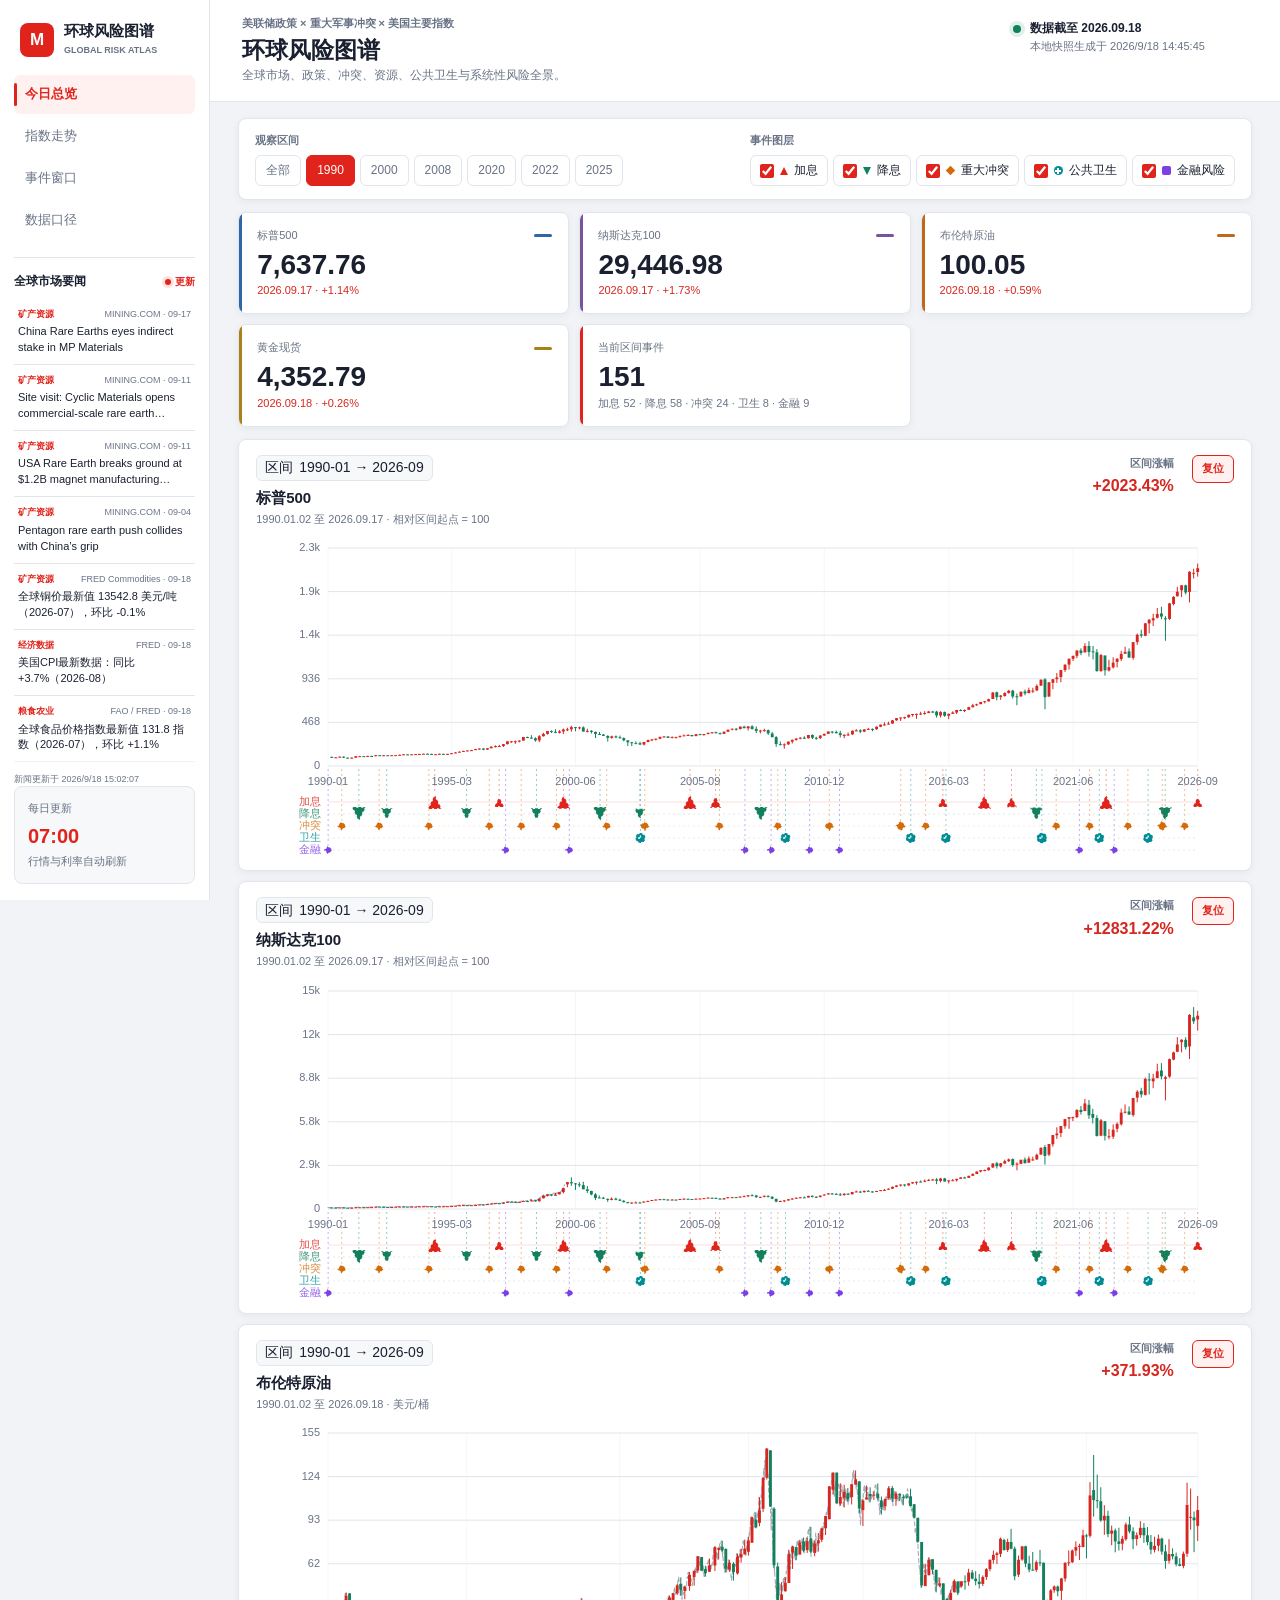
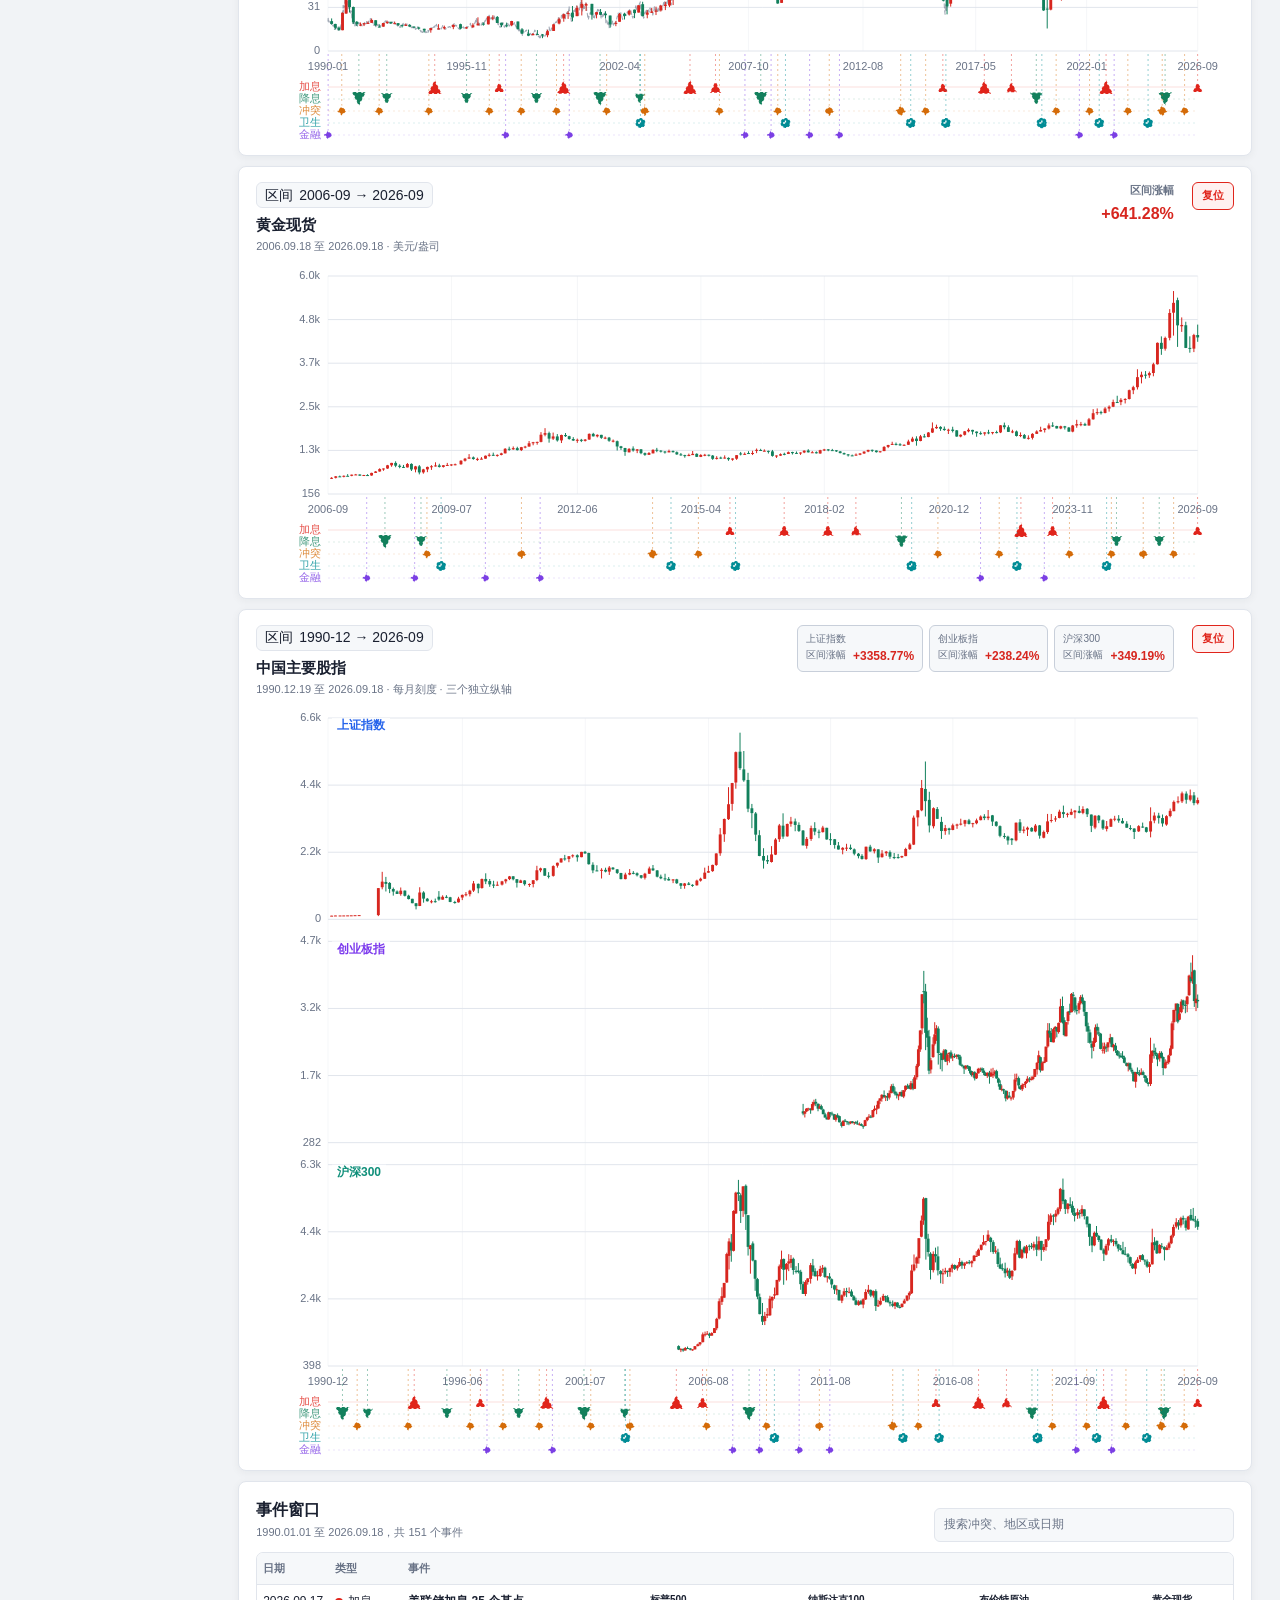
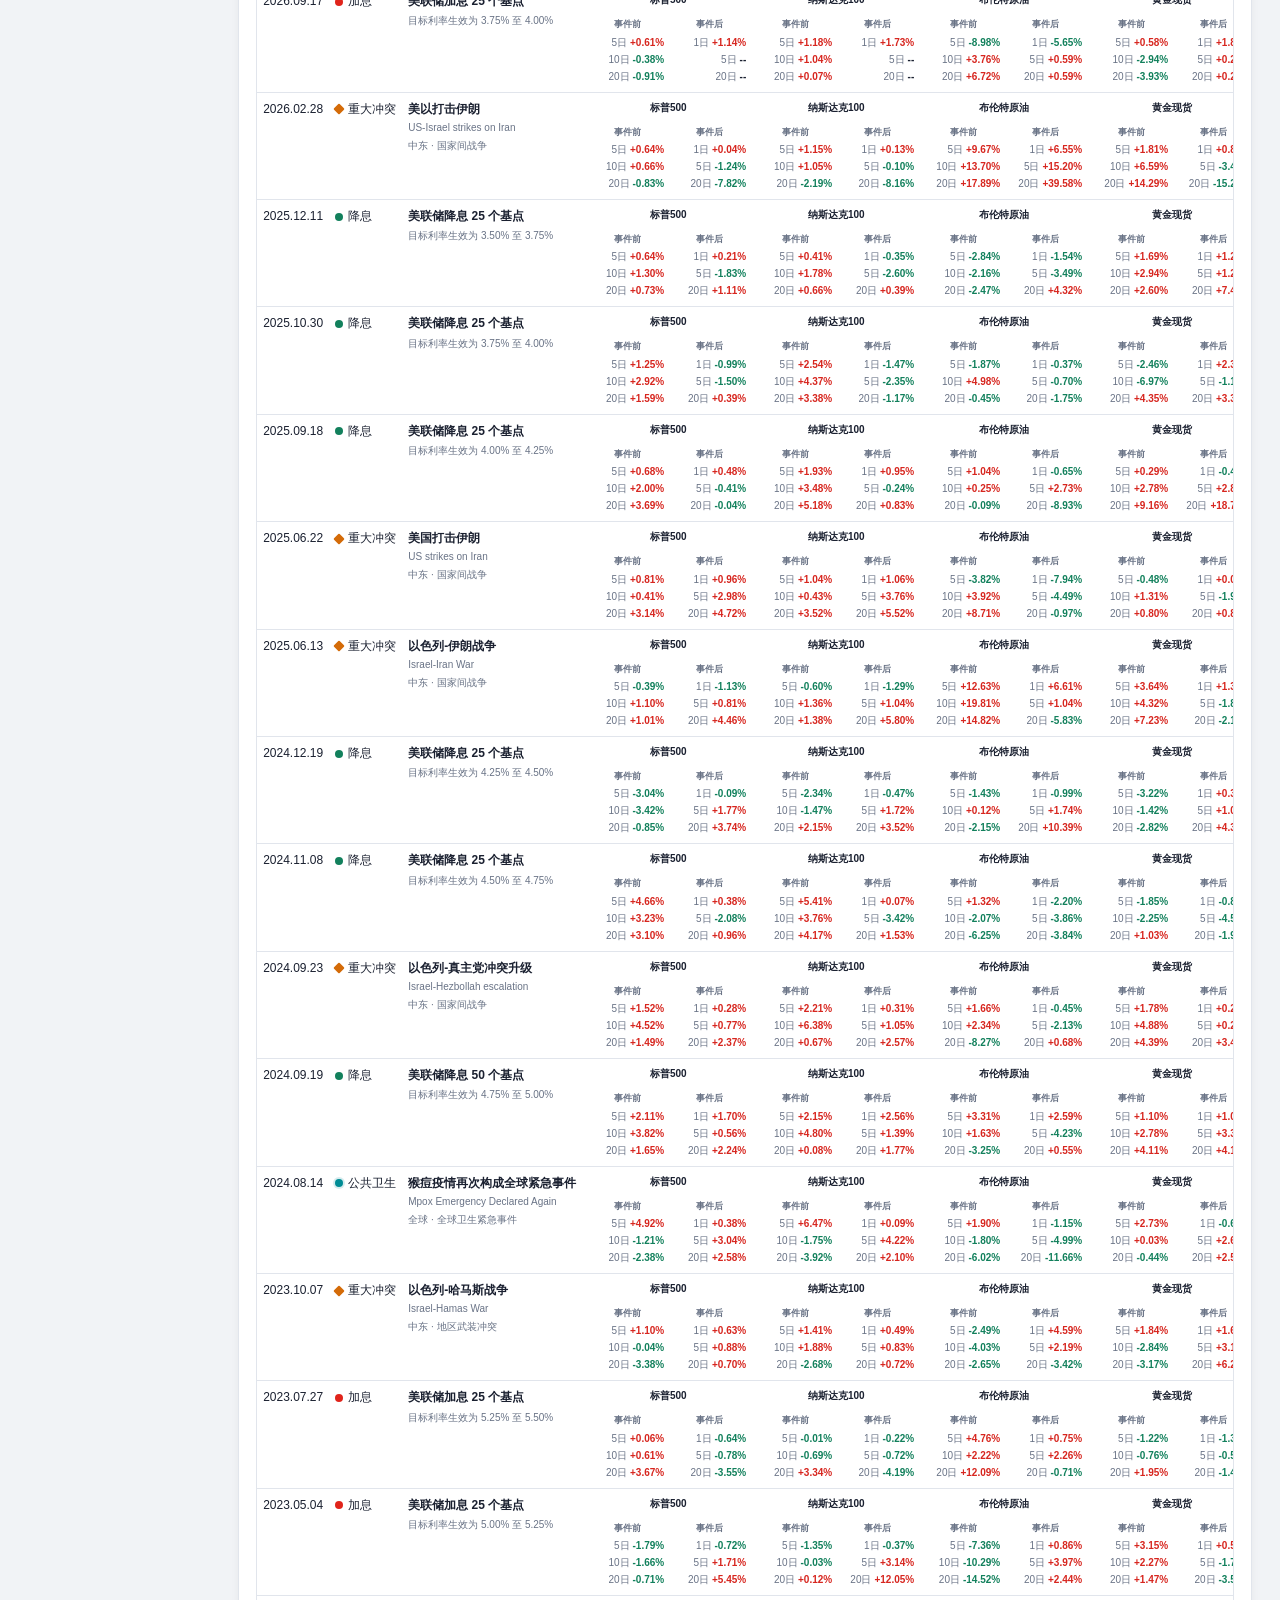
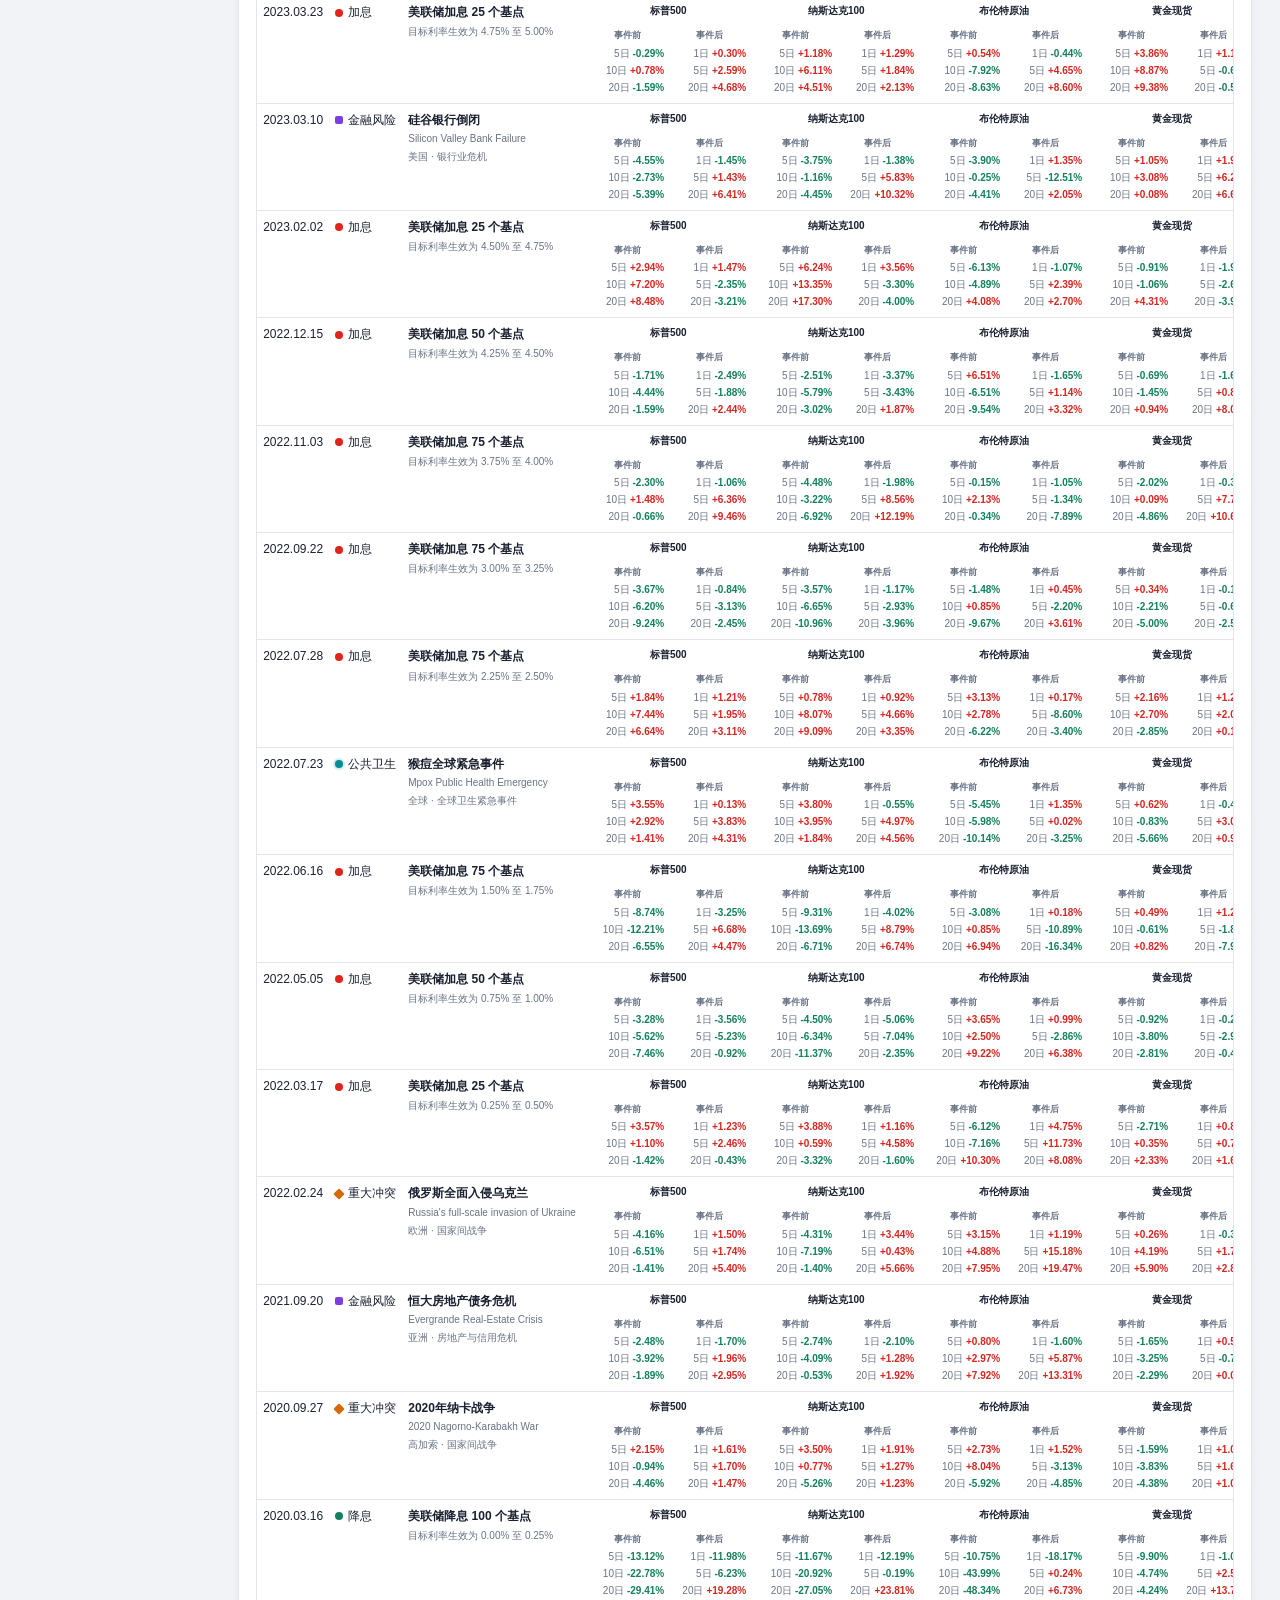
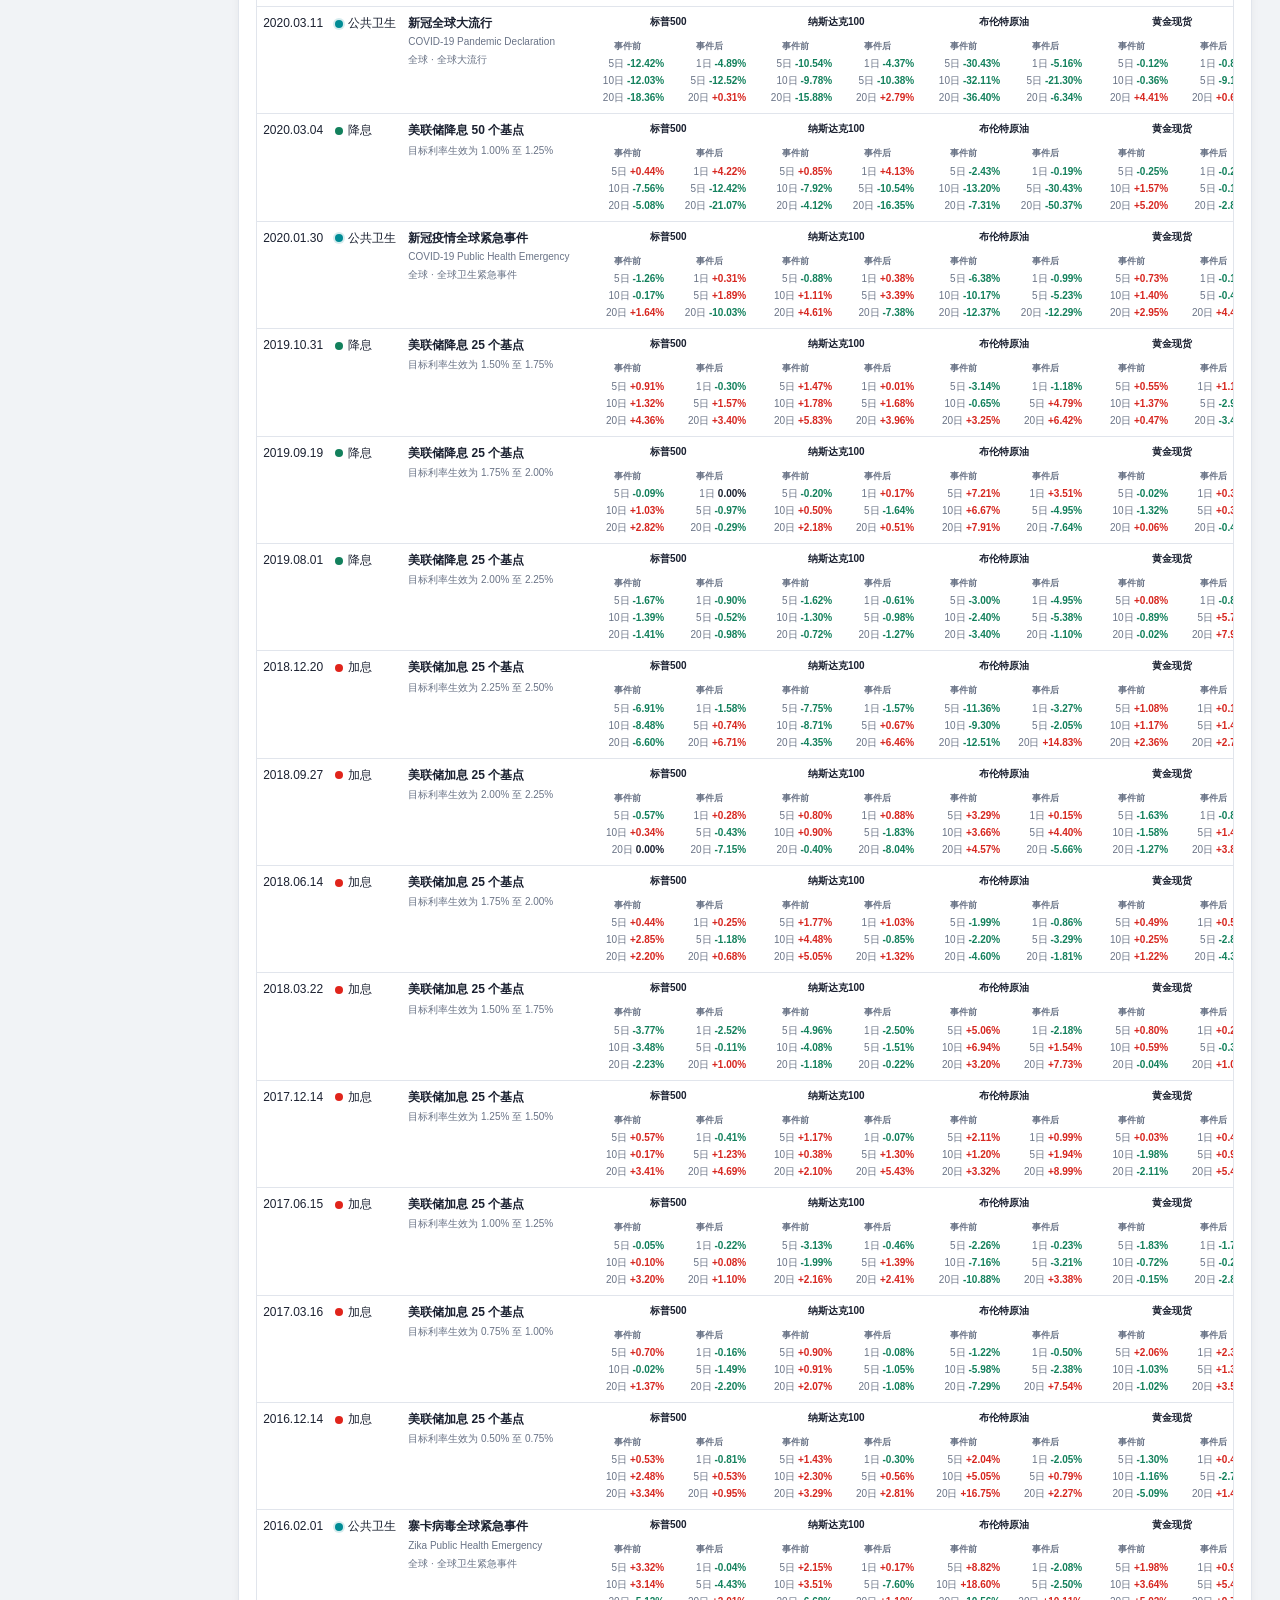
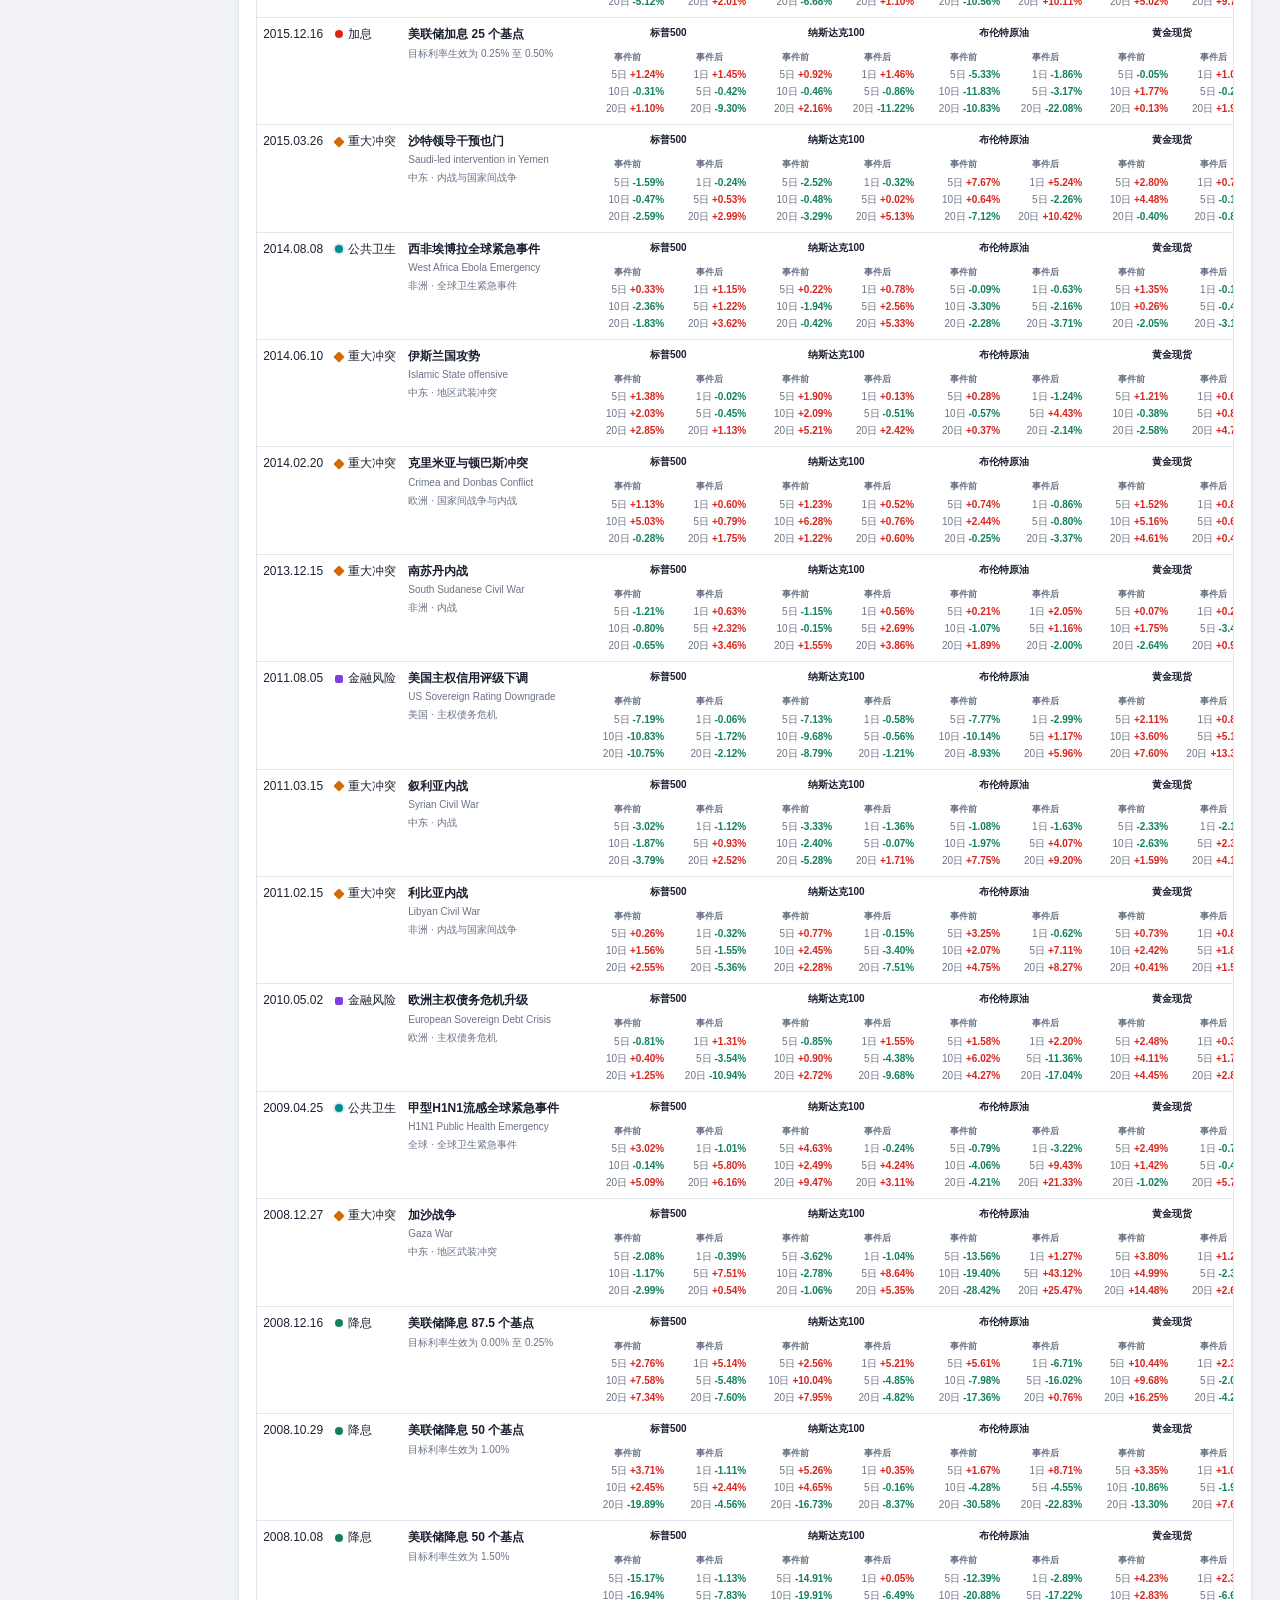
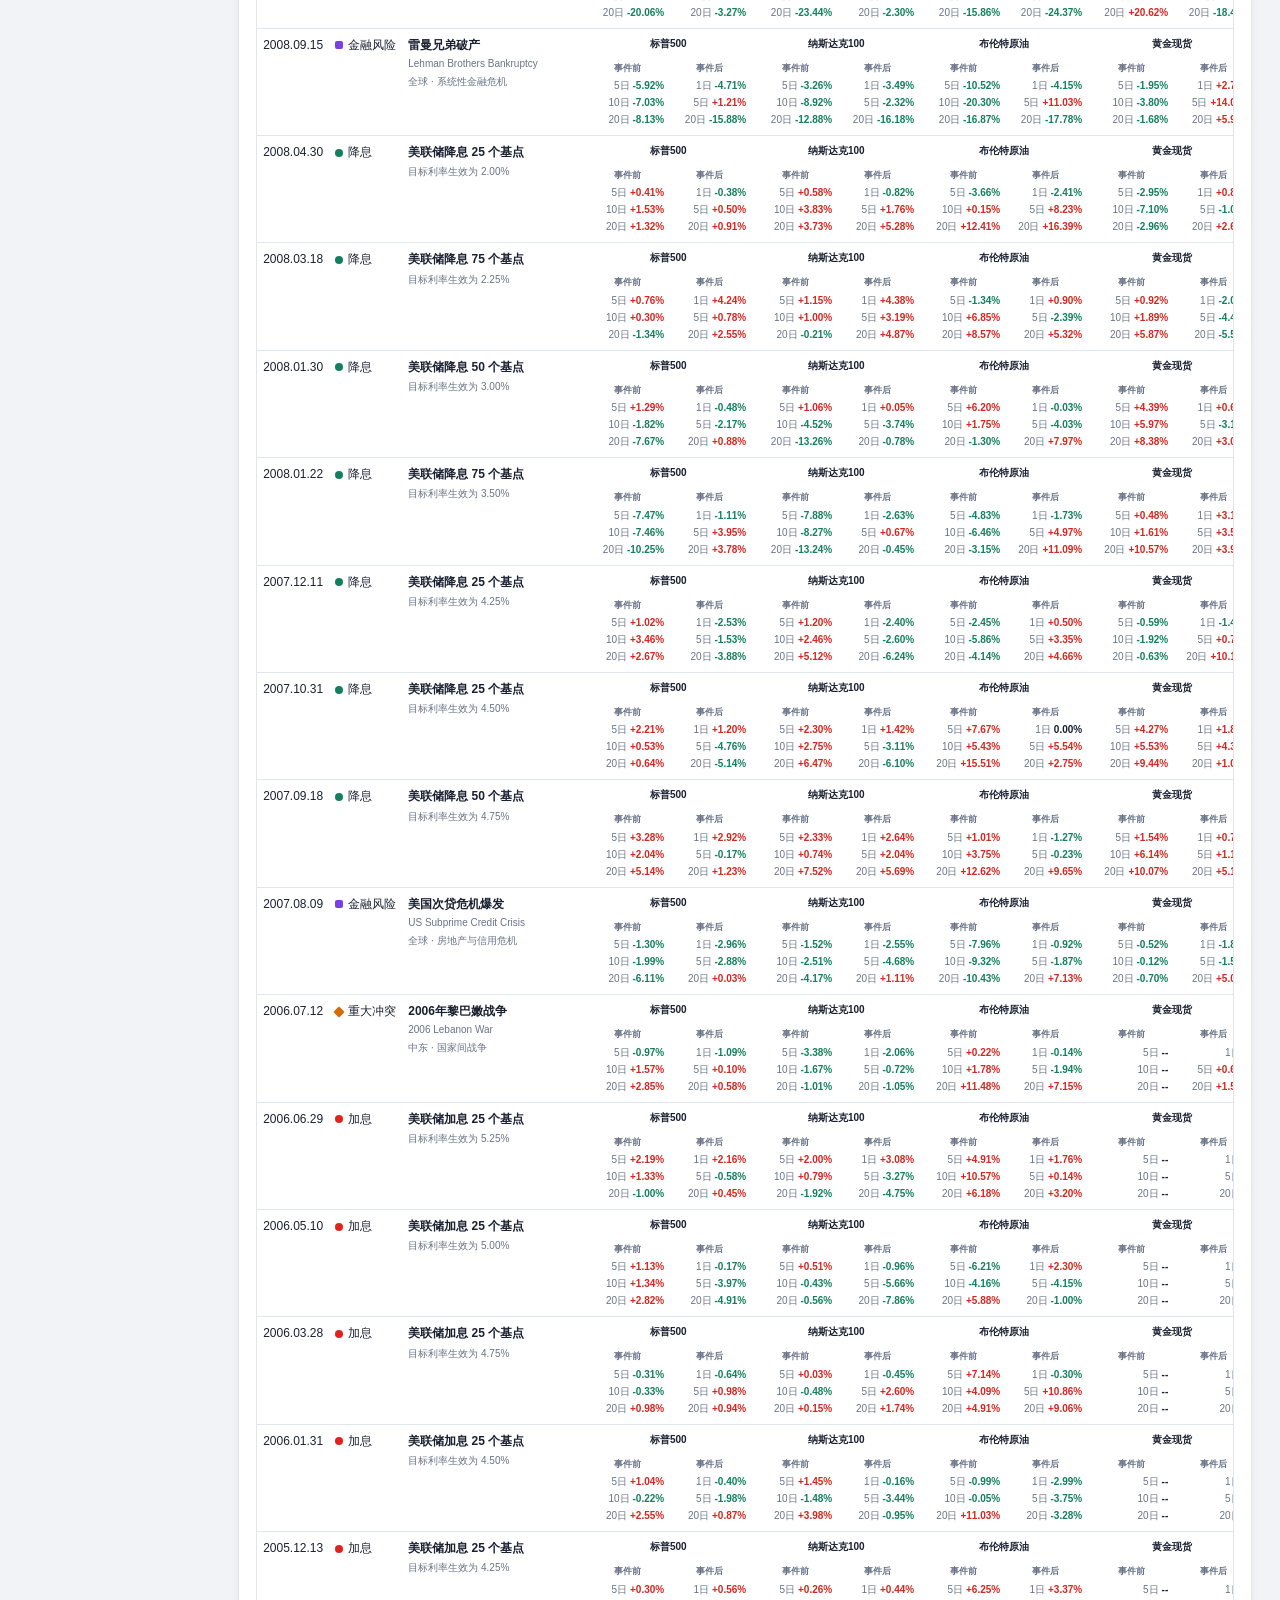
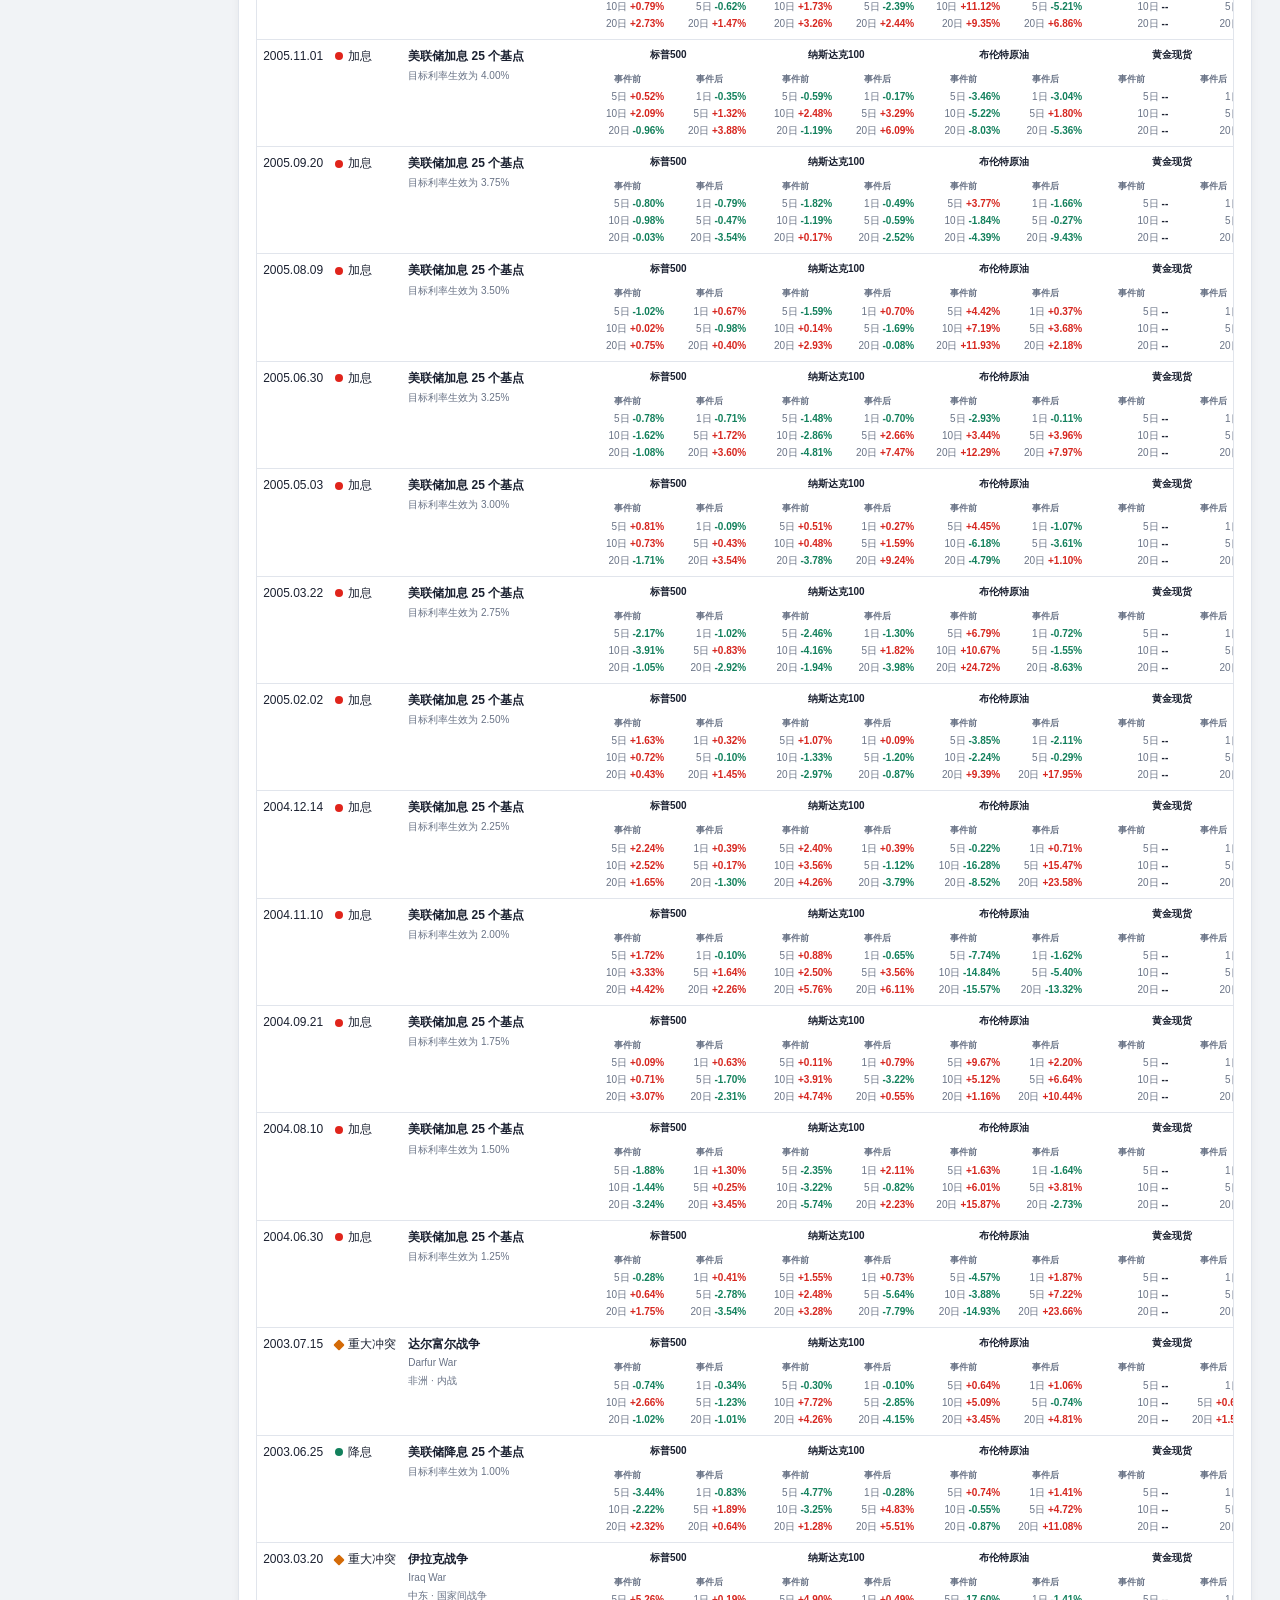
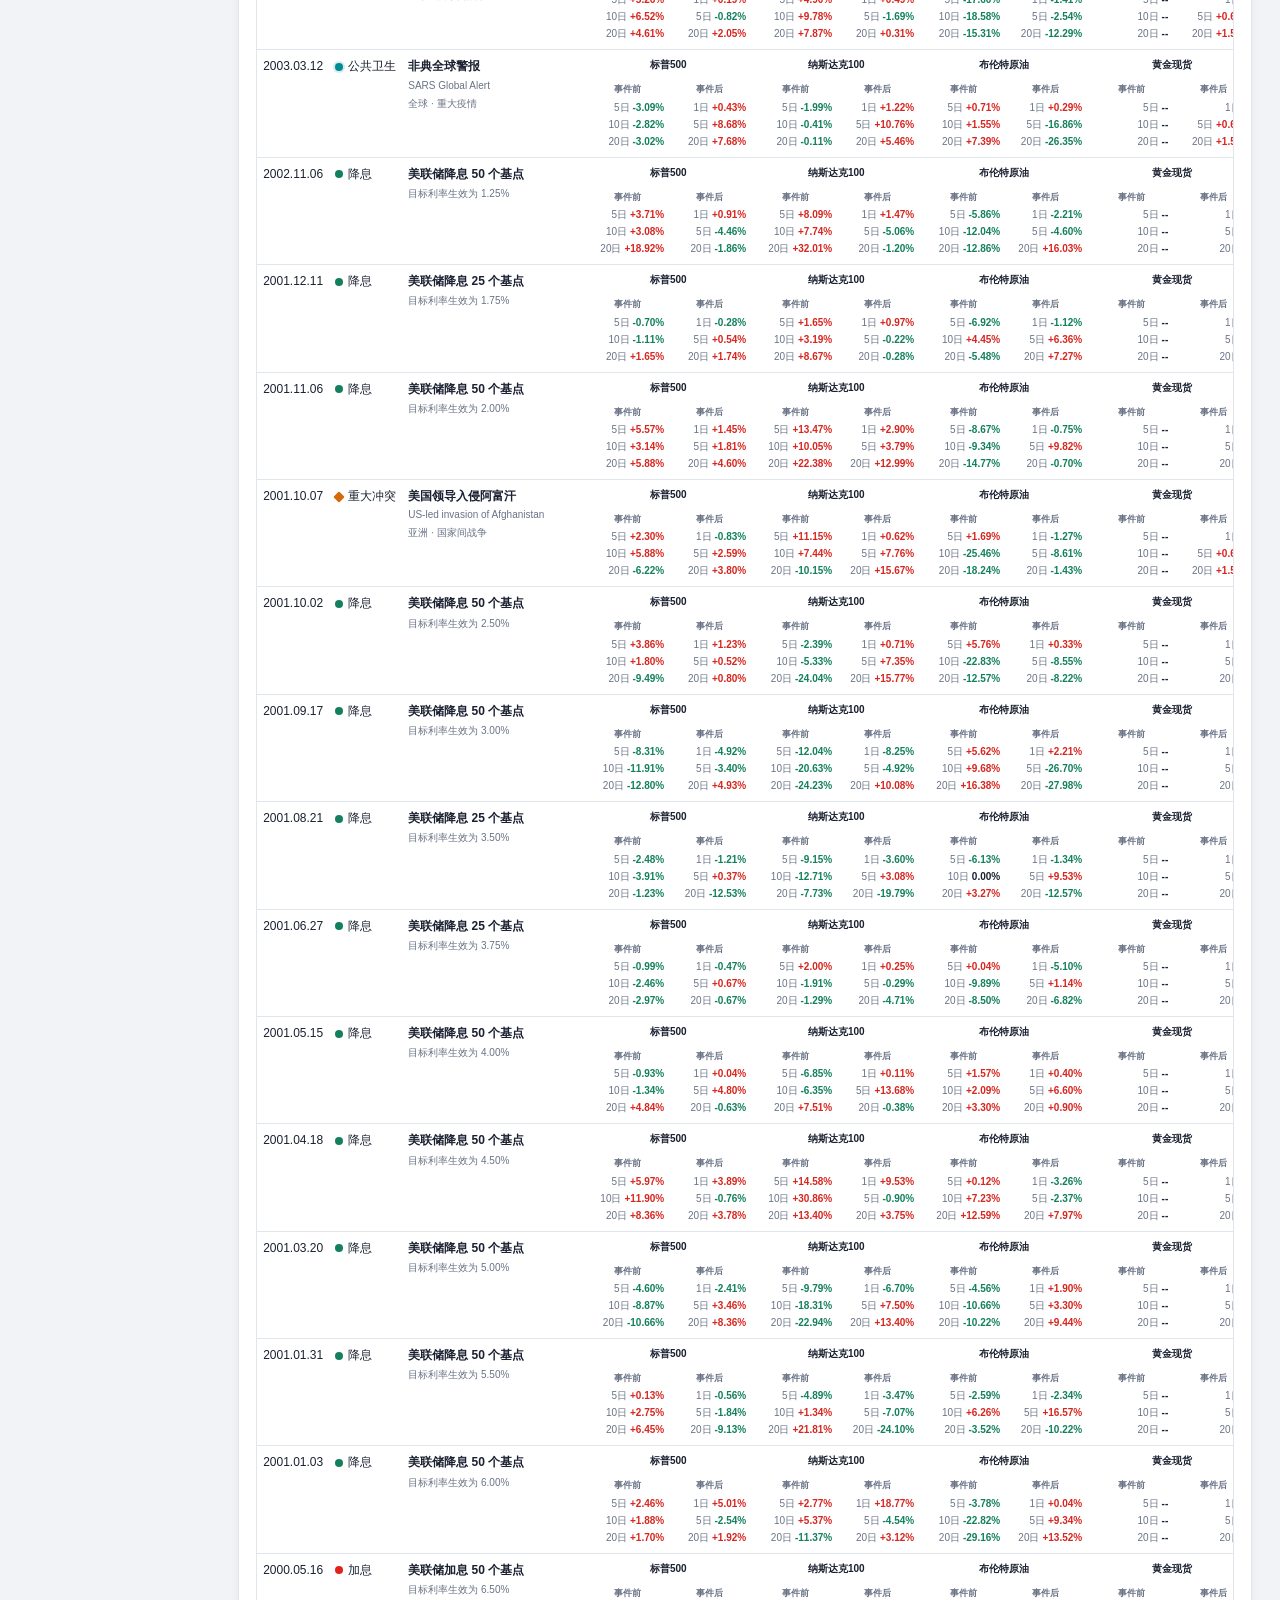
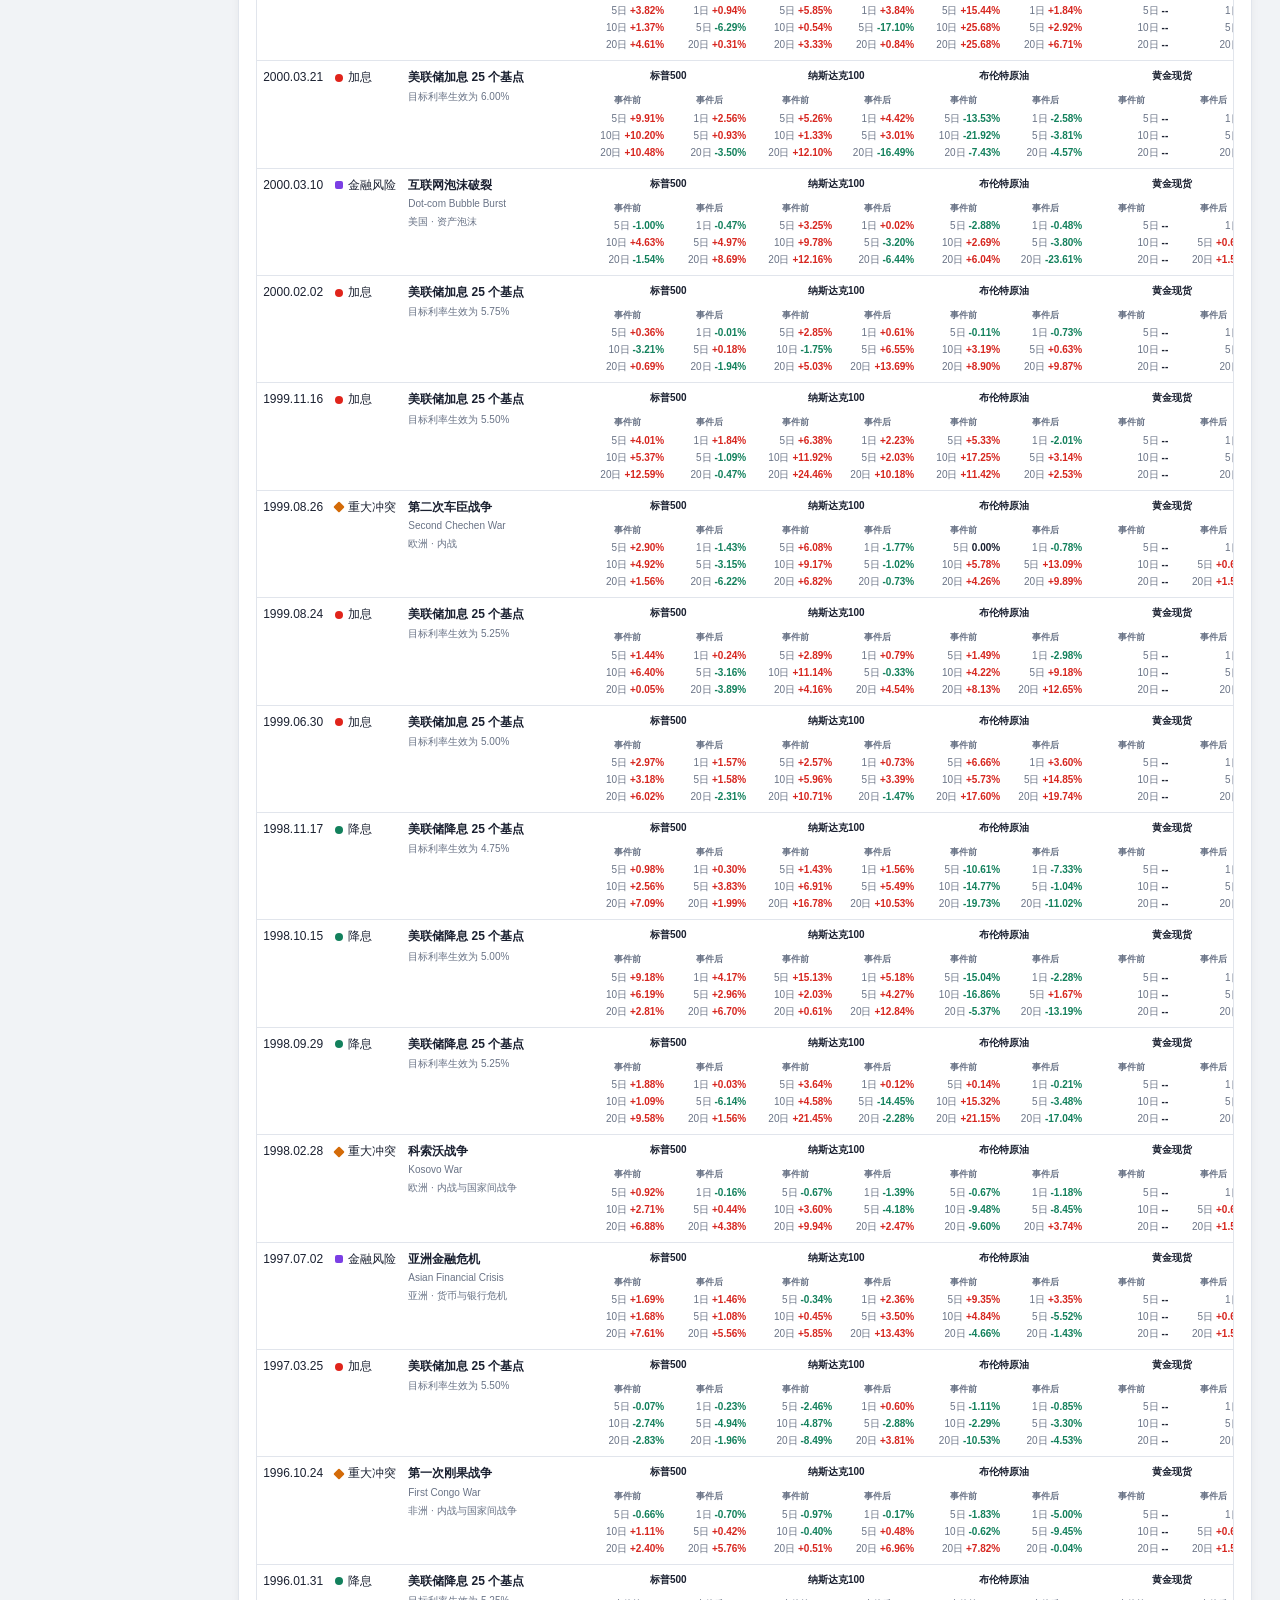
==== public/index.html @ 1a9a961f "Deploy Global Risk Atlas" ====
<!doctype html>
<html lang="zh-CN">
  <head>
    <meta charset="utf-8">
    <meta name="viewport" content="width=device-width, initial-scale=1">
    <meta
      name="description"
      content="环球风险图谱：全球市场、利率、冲突、资源、公共卫生与系统性风险全景。"
    >
    <title>环球风险图谱 | Global Risk Atlas</title>
    <link rel="stylesheet" href="./styles.css">
  </head>
  <body>
    <div class="app-shell">
      <aside class="sidebar">
        <a class="brand" href="#overview" aria-label="返回总览">
          <span class="brand-mark" aria-hidden="true">M</span>
          <span>
            <strong>环球风险图谱</strong>
            <small>GLOBAL RISK ATLAS</small>
          </span>
        </a>

        <nav class="side-nav" aria-label="页面导航">
          <a class="active" href="#overview">今日总览</a>
          <a href="#charts">指数走势</a>
          <a href="#events">事件窗口</a>
          <a href="#notes">数据口径</a>
        </nav>

        <section class="sidebar-news" aria-label="影响全球市场的重要新闻">
          <div class="sidebar-news-heading">
            <strong>全球市场要闻</strong>
            <span><i aria-hidden="true"></i>更新</span>
          </div>
          <div class="sidebar-news-window">
            <div class="sidebar-news-track" id="sidebar-news-track"></div>
          </div>
          <small id="sidebar-news-time">等待数据更新</small>
        </section>

        <div class="sidebar-status">
          <span class="status-label">每日更新</span>
          <strong>07:00</strong>
          <small>行情与利率自动刷新</small>
        </div>
      </aside>

      <div class="workspace">
        <header class="topbar">
          <div class="header-copy">
            <p class="eyebrow">美联储政策 × 重大军事冲突 × 美国主要指数</p>
            <h1>环球风险图谱</h1>
            <p class="header-summary">
              全球市场、政策、冲突、资源、公共卫生与系统性风险全景。
            </p>
          </div>
          <div class="freshness" aria-live="polite">
            <span class="freshness-dot" aria-hidden="true"></span>
            <div>
              <strong id="freshness-label">数据加载中</strong>
              <span id="freshness-time">正在读取本地快照</span>
            </div>
          </div>
        </header>

        <main id="overview">
      <section class="control-bar" aria-label="图表筛选">
        <div class="control-group range-control">
          <span class="control-label">观察区间</span>
          <div class="segmented" id="range-control">
            <button type="button" data-range="all" aria-pressed="false">全部</button>
            <button type="button" data-range="1990" aria-pressed="true">1990</button>
            <button type="button" data-range="2000" aria-pressed="false">2000</button>
            <button type="button" data-range="2008" aria-pressed="false">2008</button>
            <button type="button" data-range="2020" aria-pressed="false">2020</button>
            <button type="button" data-range="2022" aria-pressed="false">2022</button>
            <button type="button" data-range="2025" aria-pressed="false">2025</button>
          </div>
        </div>

        <div class="control-group filter-control">
          <span class="control-label">事件图层</span>
          <div class="filters">
            <label class="filter-option hike">
              <input type="checkbox" data-event-filter="hike" checked>
              <span class="filter-symbol up" aria-hidden="true"></span>
              <span>加息</span>
            </label>
            <label class="filter-option cut">
              <input type="checkbox" data-event-filter="cut" checked>
              <span class="filter-symbol down" aria-hidden="true"></span>
              <span>降息</span>
            </label>
            <label class="filter-option conflict">
              <input type="checkbox" data-event-filter="conflict" checked>
              <span class="filter-symbol diamond" aria-hidden="true"></span>
              <span>重大冲突</span>
            </label>
            <label class="filter-option health">
              <input type="checkbox" data-event-filter="health" checked>
              <span class="filter-symbol health" aria-hidden="true"></span>
              <span>公共卫生</span>
            </label>
            <label class="filter-option financial">
              <input type="checkbox" data-event-filter="financial" checked>
              <span class="filter-symbol financial" aria-hidden="true"></span>
              <span>金融风险</span>
            </label>
          </div>
        </div>
      </section>

      <section class="summary-grid" aria-label="市场摘要">
        <article class="summary-card">
          <div class="summary-heading">
            <span>标普500</span>
            <span class="series-key sp500-key" aria-hidden="true"></span>
          </div>
          <strong id="sp500-latest" class="summary-value">--</strong>
          <span id="sp500-change" class="summary-change">--</span>
        </article>
        <article class="summary-card">
          <div class="summary-heading">
            <span>纳斯达克100</span>
            <span class="series-key nasdaq-key" aria-hidden="true"></span>
          </div>
          <strong id="nasdaq-latest" class="summary-value">--</strong>
          <span id="nasdaq-change" class="summary-change">--</span>
        </article>
        <article class="summary-card">
          <div class="summary-heading">
            <span>布伦特原油</span>
            <span class="series-key brent-key" aria-hidden="true"></span>
          </div>
          <strong id="brent-latest" class="summary-value">--</strong>
          <span id="brent-change" class="summary-change">--</span>
        </article>
        <article class="summary-card">
          <div class="summary-heading">
            <span>黄金现货</span>
            <span class="series-key gold-key" aria-hidden="true"></span>
          </div>
          <strong id="gold-latest" class="summary-value">--</strong>
          <span id="gold-change" class="summary-change">--</span>
        </article>
        <article class="summary-card">
          <div class="summary-heading">
            <span>当前区间事件</span>
          </div>
          <strong id="event-count" class="summary-value">--</strong>
          <span id="event-breakdown" class="summary-change">--</span>
        </article>
      </section>

      <section class="chart-stack" id="charts" aria-label="指数走势图">
        <article class="chart-panel" data-market="sp500">
          <div class="chart-heading">
            <div>
              <div class="chart-range-picker" data-chart-range="sp500"></div>
              <h2>标普500</h2>
              <p id="sp500-range-label">--</p>
            </div>
            <div class="range-change">
              <span>区间涨幅</span>
              <strong id="sp500-change-large">--</strong>
            </div>
            <button class="chart-reset" type="button" data-reset-chart="sp500">复位</button>
          </div>
          <div class="canvas-wrap">
            <canvas
              id="sp500-chart"
              role="img"
              aria-label="标普500指数日线走势及美联储与冲突事件标记。"
            ></canvas>
            <div class="chart-tooltip" hidden></div>
          </div>
        </article>

        <article class="chart-panel" data-market="nasdaq100">
          <div class="chart-heading">
            <div>
              <div class="chart-range-picker" data-chart-range="nasdaq100"></div>
              <h2>纳斯达克100</h2>
              <p id="nasdaq-range-label">--</p>
            </div>
            <div class="range-change">
              <span>区间涨幅</span>
              <strong id="nasdaq-change-large">--</strong>
            </div>
            <button class="chart-reset" type="button" data-reset-chart="nasdaq100">复位</button>
          </div>
          <div class="canvas-wrap">
            <canvas
              id="nasdaq-chart"
              role="img"
              aria-label="纳斯达克100指数日线走势及美联储与冲突事件标记。"
            ></canvas>
            <div class="chart-tooltip" hidden></div>
          </div>
        </article>

        <article class="chart-panel" data-market="brent">
          <div class="chart-heading">
            <div>
              <div class="chart-range-picker" data-chart-range="brent"></div>
              <h2>布伦特原油</h2>
              <p id="brent-range-label">--</p>
            </div>
            <div class="range-change">
              <span>区间涨幅</span>
              <strong id="brent-change-large">--</strong>
            </div>
            <button class="chart-reset" type="button" data-reset-chart="brent">复位</button>
          </div>
          <div class="canvas-wrap">
            <canvas
              id="brent-chart"
              role="img"
              aria-label="布伦特原油日线走势及美联储与冲突事件标记。"
            ></canvas>
            <div class="chart-tooltip" hidden></div>
          </div>
        </article>

        <article class="chart-panel" data-market="gold">
          <div class="chart-heading">
            <div>
              <div class="chart-range-picker" data-chart-range="gold"></div>
              <h2>黄金现货</h2>
              <p id="gold-range-label">--</p>
            </div>
            <div class="range-change">
              <span>区间涨幅</span>
              <strong id="gold-change-large">--</strong>
            </div>
            <button class="chart-reset" type="button" data-reset-chart="gold">复位</button>
          </div>
          <div class="canvas-wrap">
            <canvas
              id="gold-chart"
              role="img"
              aria-label="伦敦金现货日线走势及美联储与冲突事件标记。"
            ></canvas>
            <div class="chart-tooltip" hidden></div>
          </div>
        </article>

        <article class="chart-panel" data-market="china">
          <div class="chart-heading">
            <div>
              <div class="chart-range-picker" data-chart-range="china"></div>
              <h2>中国主要股指</h2>
              <p id="china-range-label">--</p>
            </div>
            <div class="china-heading-metrics">
              <span>
                <b>上证指数</b>
                <em>区间涨幅</em>
                <strong id="shanghai-period">--</strong>
              </span>
              <span>
                <b>创业板指</b>
                <em>区间涨幅</em>
                <strong id="chinext-period">--</strong>
              </span>
              <span>
                <b>沪深300</b>
                <em>区间涨幅</em>
                <strong id="csi300-period">--</strong>
              </span>
            </div>
            <button class="chart-reset" type="button" data-reset-chart="china">复位</button>
          </div>
          <div class="canvas-wrap chart-canvas-tall">
            <canvas
              id="china-chart"
              role="img"
              aria-label="上证指数、创业板指和沪深300指数蜡烛图，每个指数使用独立纵轴。"
            ></canvas>
            <div class="chart-tooltip" hidden></div>
          </div>
        </article>
      </section>

      <section class="events-section" id="events">
        <div class="section-heading">
          <div>
            <h2>事件窗口</h2>
            <p id="table-summary">--</p>
          </div>
          <label class="search-field">
            <span class="sr-only">搜索事件</span>
            <input id="event-search" type="search" placeholder="搜索冲突、地区或日期">
          </label>
        </div>

        <div class="table-responsive">
          <table class="event-table">
            <thead>
              <tr>
                <th scope="col">日期</th>
                <th scope="col">类型</th>
                <th scope="col">事件</th>
                <th scope="col" class="numeric"><span class="sr-only">标普500</span></th>
                <th scope="col" class="numeric"><span class="sr-only">纳斯达克100</span></th>
                <th scope="col" class="numeric"><span class="sr-only">布伦特原油</span></th>
                <th scope="col" class="numeric"><span class="sr-only">黄金现货</span></th>
                <th scope="col">来源</th>
              </tr>
            </thead>
            <tbody id="event-table-body"></tbody>
          </table>
        </div>
      </section>

      <section class="notes-section" id="notes">
        <details>
          <summary>数据口径与筛选标准</summary>
          <div class="notes-grid">
            <div>
              <h3>利率事件</h3>
              <p>
                使用美联储联邦基金目标利率或目标区间的生效日期。标记的是目标利率发生变化，不是每次 FOMC 会议。
              </p>
            </div>
            <div>
              <h3>冲突事件</h3>
              <p>
                只保留州际战争、内战、入侵以及持续地区冲突的爆发或重大升级节点，不收录零散袭击和普通抗议。
              </p>
            </div>
            <div>
              <h3>行情更新</h3>
              <p>
                免费延时日线。标普500、纳指和布伦特按公开数据源更新；黄金使用伦敦金现货，历史起点为
                2006 年。
              </p>
            </div>
            <div>
              <h3>公共卫生事件</h3>
              <p>
                记录 WHO 全球警报、国际公共卫生紧急事件和全球大流行节点，重点观察供应链与政策冲击。
              </p>
            </div>
            <div>
              <h3>金融风险事件</h3>
              <p>
                记录资产泡沫、房地产与信用危机、银行业危机及主权债务危机等系统性风险节点。
              </p>
            </div>
          </div>
          <p class="source-line" id="source-line">--</p>
        </details>
      </section>
        </main>
      </div>
    </div>

    <noscript>该页面需要启用 JavaScript 才能绘制本地时间轴。</noscript>
    <script src="./data.js"></script>
    <script src="./app.js"></script>
  </body>
</html>
---- public/styles.css ----
:root {
  color-scheme: light;
  --page: #f1f3f6;
  --surface: #ffffff;
  --surface-soft: #f6f8fa;
  --surface-hover: #f0f3f7;
  --text: #1a2030;
  --text-muted: #697386;
  --border: #e1e5ec;
  --border-strong: #c8cfda;
  --accent: #e0241b;
  --accent-soft: #fff1f0;
  --sp500: #2f66a8;
  --nasdaq: #79539c;
  --brent: #c2661c;
  --gold: #a78219;
  --shanghai: #2563eb;
  --chinext: #7c3aed;
  --csi300: #0f8f7a;
  --hike: #e0241b;
  --cut: #12805c;
  --conflict: #d46b08;
  --health: #008c95;
  --financial: #7b3fe4;
  --positive: #d7261f;
  --negative: #12805c;
  --focus: #2563a9;
  --history-line: #7b8697;
  --shadow: 0 2px 8px rgb(22 32 48 / 5%);
  --sidebar-width: 210px;
}

@media (prefers-color-scheme: dark) {
  :root {
    color-scheme: dark;
    --page: #0b0f17;
    --surface: #111827;
    --surface-soft: #172131;
    --surface-hover: #1c293b;
    --text: #e6eaf2;
    --text-muted: #b8c2d2;
    --border: #273247;
    --border-strong: #3c4a61;
    --accent: #ff4d46;
    --accent-soft: #32191d;
    --sp500: #78aef0;
    --nasdaq: #c59bdd;
    --brent: #e2a15d;
    --gold: #d8bd63;
    --shanghai: #79aaff;
    --chinext: #c29bff;
    --csi300: #54c9af;
    --hike: #ff625b;
    --cut: #4fc39a;
    --conflict: #f0a04b;
    --health: #55c7ce;
    --financial: #b69aff;
    --positive: #ff625b;
    --negative: #4fc39a;
    --focus: #8fb4e0;
    --history-line: #cbd4e0;
    --shadow: 0 4px 14px rgb(0 0 0 / 20%);
  }
}

* {
  box-sizing: border-box;
}

html {
  scroll-behavior: smooth;
  background: var(--page);
}

body {
  margin: 0;
  min-width: 320px;
  background: var(--page);
  color: var(--text);
  font-family:
    -apple-system,
    "Segoe UI",
    "Microsoft YaHei UI",
    "PingFang SC",
    "Hiragino Sans GB",
    sans-serif;
  font-size: 14px;
  line-height: 1.6;
}

button,
input {
  font: inherit;
}

button,
input[type="checkbox"],
input[type="search"] {
  accent-color: var(--accent);
}

button {
  color: inherit;
}

a {
  color: inherit;
}

.app-shell {
  display: grid;
  grid-template-columns: var(--sidebar-width) minmax(0, 1fr);
  min-height: 100vh;
}

.sidebar {
  position: sticky;
  top: 0;
  display: flex;
  height: 100vh;
  flex-direction: column;
  padding: 18px 14px 16px;
  border-right: 1px solid var(--border);
  background: var(--surface);
}

.brand {
  display: flex;
  align-items: center;
  gap: 10px;
  padding: 4px 6px 18px;
  color: var(--text);
  text-decoration: none;
}

.brand-mark {
  display: grid;
  width: 34px;
  height: 34px;
  flex: 0 0 auto;
  place-items: center;
  border-radius: 8px;
  background: var(--accent);
  color: #fff;
  font-size: 17px;
  font-weight: 700;
}

.brand strong,
.brand small {
  display: block;
}

.brand strong {
  font-size: 15px;
  line-height: 1.25;
}

.brand small {
  margin-top: 2px;
  color: var(--text-muted);
  font-size: 9px;
  font-weight: 600;
}

.side-nav {
  display: grid;
  gap: 3px;
}

.side-nav a {
  position: relative;
  display: block;
  padding: 9px 11px;
  border-radius: 6px;
  color: var(--text-muted);
  font-size: 13px;
  text-decoration: none;
}

.side-nav a:hover {
  background: var(--surface-soft);
  color: var(--text);
}

.side-nav a.active {
  background: var(--accent-soft);
  color: var(--accent);
  font-weight: 600;
}

.side-nav a.active::before {
  position: absolute;
  top: 8px;
  bottom: 8px;
  left: 0;
  width: 3px;
  border-radius: 2px;
  background: var(--accent);
  content: "";
}

.sidebar-news {
  display: flex;
  min-height: 140px;
  flex: 1;
  flex-direction: column;
  margin-top: 18px;
  padding-top: 14px;
  border-top: 1px solid var(--border);
  overflow: hidden;
}

.sidebar-news-heading {
  display: flex;
  align-items: center;
  justify-content: space-between;
  gap: 8px;
  margin-bottom: 7px;
}

.sidebar-news-heading strong {
  font-size: 12px;
}

.sidebar-news-heading span {
  display: inline-flex;
  align-items: center;
  gap: 4px;
  color: var(--accent);
  font-size: 10px;
  font-weight: 600;
}

.sidebar-news-heading i {
  width: 6px;
  height: 6px;
  border-radius: 50%;
  background: var(--accent);
  box-shadow: 0 0 0 3px color-mix(in srgb, var(--accent) 14%, transparent);
}

.sidebar-news-window {
  position: relative;
  min-height: 0;
  flex: 1;
  overflow: hidden;
  mask-image: linear-gradient(
    to bottom,
    transparent,
    #000 10px,
    #000 calc(100% - 10px),
    transparent
  );
}

.sidebar-news-track {
  animation: news-scroll var(--news-duration, 48s) linear infinite;
}

.sidebar-news-window:hover .sidebar-news-track,
.sidebar-news-window:focus-within .sidebar-news-track {
  animation-play-state: paused;
}

.news-item {
  display: block;
  padding: 8px 4px;
  border-bottom: 1px solid var(--border);
  color: var(--text);
  text-decoration: none;
}

.news-item:hover .news-title {
  color: var(--accent);
}

.news-meta {
  display: flex;
  align-items: center;
  justify-content: space-between;
  gap: 8px;
  margin-bottom: 3px;
}

.news-category {
  color: var(--accent);
  font-size: 9px;
  font-weight: 600;
}

.news-date {
  color: var(--text-muted);
  font-size: 9px;
  font-variant-numeric: tabular-nums;
}

.news-title {
  display: -webkit-box;
  overflow: hidden;
  font-size: 11px;
  line-height: 1.45;
  -webkit-box-orient: vertical;
  -webkit-line-clamp: 2;
}

#sidebar-news-time {
  display: block;
  padding-top: 6px;
  color: var(--text-muted);
  font-size: 9px;
}

@keyframes news-scroll {
  from {
    transform: translateY(0);
  }
  to {
    transform: translateY(-50%);
  }
}

@media (prefers-reduced-motion: reduce) {
  .sidebar-news-track {
    animation: none;
  }

  .sidebar-news-window {
    overflow-y: auto;
  }
}

.sidebar-status {
  margin-top: auto;
  padding: 13px;
  border: 1px solid var(--border);
  border-radius: 8px;
  background: var(--surface-soft);
}

.sidebar-status span,
.sidebar-status strong,
.sidebar-status small {
  display: block;
}

.status-label {
  color: var(--text-muted);
  font-size: 11px;
}

.sidebar-status strong {
  margin: 2px 0;
  color: var(--accent);
  font-size: 20px;
  font-variant-numeric: tabular-nums;
}

.sidebar-status small {
  color: var(--text-muted);
  font-size: 11px;
  line-height: 1.45;
}

.workspace {
  min-width: 0;
}

.topbar {
  position: sticky;
  z-index: 5;
  top: 0;
  display: flex;
  align-items: flex-start;
  justify-content: space-between;
  gap: 28px;
  min-height: 82px;
  padding: 15px clamp(18px, 2.5vw, 34px);
  border-bottom: 1px solid var(--border);
  background: color-mix(in srgb, var(--surface) 94%, transparent);
  backdrop-filter: blur(12px);
}

.header-copy {
  min-width: 0;
}

.eyebrow {
  margin: 0 0 3px;
  color: var(--text-muted);
  font-size: 11px;
  font-weight: 600;
}

h1,
h2,
h3,
p {
  margin-top: 0;
}

h1 {
  margin-bottom: 2px;
  font-size: 23px;
  font-weight: 700;
  line-height: 1.25;
}

.header-summary {
  margin-bottom: 0;
  color: var(--text-muted);
  font-size: 12px;
}

.freshness {
  display: flex;
  min-width: 235px;
  align-items: flex-start;
  gap: 9px;
  padding: 4px 0 0;
}

.freshness-dot {
  width: 8px;
  height: 8px;
  margin-top: 6px;
  flex: 0 0 auto;
  border-radius: 50%;
  background: var(--cut);
  box-shadow: 0 0 0 4px color-mix(in srgb, var(--cut) 13%, transparent);
}

.freshness strong,
.freshness span {
  display: block;
}

.freshness strong {
  font-size: 12px;
  font-weight: 600;
}

.freshness span {
  color: var(--text-muted);
  font-size: 11px;
}

main {
  width: min(1620px, 100%);
  margin: 0 auto;
  padding: 16px clamp(14px, 2.2vw, 30px) 40px;
}

.control-bar {
  display: flex;
  align-items: flex-end;
  justify-content: space-between;
  gap: 20px;
  padding: 13px 16px;
  border: 1px solid var(--border);
  border-radius: 8px;
  background: var(--surface);
  box-shadow: var(--shadow);
}

.control-group {
  min-width: 0;
}

.control-label {
  display: block;
  margin-bottom: 6px;
  color: var(--text-muted);
  font-size: 11px;
  font-weight: 600;
}

.segmented,
.filters {
  display: flex;
  flex-wrap: wrap;
  gap: 5px;
}

.segmented button {
  min-height: 31px;
  padding: 4px 10px;
  border: 1px solid var(--border);
  border-radius: 6px;
  background: var(--surface);
  color: var(--text-muted);
  cursor: pointer;
  font-size: 12px;
}

.segmented button:hover {
  border-color: var(--border-strong);
  color: var(--text);
}

.segmented button[aria-pressed="true"] {
  border-color: var(--accent);
  background: var(--accent);
  color: #fff;
}

.month-range {
  display: flex;
  flex-wrap: wrap;
  gap: 7px;
  margin-top: 7px;
}

.month-range label {
  display: flex;
  align-items: center;
  gap: 5px;
  color: var(--text-muted);
  font-size: 11px;
}

.month-range input {
  min-height: 31px;
  padding: 3px 7px;
  border: 1px solid var(--border);
  border-radius: 6px;
  background: var(--surface);
  color: var(--text);
  font-size: 12px;
}

.filter-option {
  display: inline-flex;
  min-height: 31px;
  align-items: center;
  gap: 6px;
  padding: 4px 9px;
  border: 1px solid var(--border);
  border-radius: 6px;
  background: var(--surface);
  cursor: pointer;
  font-size: 12px;
  user-select: none;
}

.filter-option:hover {
  background: var(--surface-soft);
}

.filter-option input {
  width: 14px;
  height: 14px;
  margin: 0;
}

.filter-symbol {
  position: relative;
  display: inline-block;
  width: 9px;
  height: 9px;
  flex: 0 0 auto;
}

.filter-symbol.up {
  width: 0;
  height: 0;
  border-right: 4.5px solid transparent;
  border-bottom: 8px solid var(--hike);
  border-left: 4.5px solid transparent;
}

.filter-symbol.down {
  width: 0;
  height: 0;
  border-top: 8px solid var(--cut);
  border-right: 4.5px solid transparent;
  border-left: 4.5px solid transparent;
}

.filter-symbol.diamond {
  background: var(--conflict);
  transform: rotate(45deg) scale(0.75);
}

.filter-symbol.health {
  border-radius: 50%;
  background: var(--health);
}

.filter-symbol.health::before,
.filter-symbol.health::after {
  position: absolute;
  top: 50%;
  left: 50%;
  background: #fff;
  content: "";
  transform: translate(-50%, -50%);
}

.filter-symbol.health::before {
  width: 6px;
  height: 2px;
}

.filter-symbol.health::after {
  width: 2px;
  height: 6px;
}

.filter-symbol.financial {
  border-radius: 2px;
  background: var(--financial);
}

.summary-grid {
  display: grid;
  grid-template-columns: repeat(5, minmax(0, 1fr));
  gap: 10px;
  margin: 12px 0;
}

.summary-card {
  position: relative;
  min-width: 0;
  padding: 14px 16px 13px 18px;
  overflow: hidden;
  border: 1px solid var(--border);
  border-radius: 8px;
  background: var(--surface);
  box-shadow: var(--shadow);
}

.summary-card::before {
  position: absolute;
  top: 0;
  bottom: 0;
  left: 0;
  width: 3px;
  background: var(--border-strong);
  content: "";
}

.summary-card:nth-child(1)::before {
  background: var(--sp500);
}

.summary-card:nth-child(2)::before {
  background: var(--nasdaq);
}

.summary-card:nth-child(3)::before {
  background: var(--brent);
}

.summary-card:nth-child(4)::before {
  background: var(--gold);
}

.summary-card:nth-child(5)::before {
  background: var(--accent);
}

.summary-heading {
  display: flex;
  align-items: center;
  justify-content: space-between;
  gap: 10px;
  margin-bottom: 3px;
  color: var(--text-muted);
  font-size: 11px;
}

.series-key {
  width: 18px;
  height: 3px;
  border-radius: 2px;
}

.sp500-key {
  background: var(--sp500);
}

.nasdaq-key {
  background: var(--nasdaq);
}

.brent-key {
  background: var(--brent);
}

.gold-key {
  background: var(--gold);
}

.summary-value {
  display: block;
  overflow: hidden;
  font-size: clamp(21px, 2.2vw, 28px);
  font-variant-numeric: tabular-nums;
  font-weight: 700;
  line-height: 1.2;
  text-overflow: ellipsis;
}

.summary-change {
  display: block;
  min-height: 18px;
  margin-top: 1px;
  color: var(--text-muted);
  font-size: 11px;
  font-variant-numeric: tabular-nums;
}

.positive {
  color: var(--positive) !important;
}

.negative {
  color: var(--negative) !important;
}

.chart-stack {
  display: grid;
  grid-template-columns: repeat(2, minmax(0, 1fr));
  gap: 10px;
}

.chart-panel,
.events-section,
.notes-section {
  border: 1px solid var(--border);
  border-radius: 8px;
  background: var(--surface);
  box-shadow: var(--shadow);
}

.chart-panel {
  padding: 15px 17px 10px;
}

.chart-heading {
  display: grid;
  grid-template-columns: minmax(0, 1fr) auto auto;
  align-items: flex-start;
  gap: 18px;
}

.chart-heading h2 {
  margin-bottom: 1px;
  font-size: 15px;
  font-weight: 700;
}

.chart-range-picker {
  position: relative;
  margin-bottom: 5px;
}

.chart-range-toggle {
  display: inline-flex;
  align-items: center;
  gap: 6px;
  min-height: 26px;
  padding: 2px 8px;
  border: 1px solid var(--border);
  border-radius: 6px;
  background: var(--surface-soft);
  color: var(--text-muted);
  cursor: pointer;
  font-size: 12px;
}

.chart-range-toggle span,
.chart-range-toggle strong {
  font-size: 12px;
  font-weight: 500;
}

.chart-range-toggle strong {
  color: var(--text);
  font-variant-numeric: tabular-nums;
}

.chart-range-popover {
  position: absolute;
  z-index: 30;
  top: calc(100% + 6px);
  left: 0;
  width: min(340px, calc(100vw - 28px));
  padding: 10px;
  border: 1px solid var(--border-strong);
  border-radius: 8px;
  background: var(--surface);
  box-shadow: 0 12px 28px rgb(18 27 38 / 20%);
}

.chart-range-tabs {
  display: grid;
  grid-template-columns: 1fr 1fr;
  gap: 5px;
  margin-bottom: 8px;
}

.chart-range-tabs button {
  display: flex;
  justify-content: space-between;
  gap: 8px;
  min-height: 30px;
  padding: 4px 8px;
  border: 1px solid var(--border);
  border-radius: 6px;
  background: var(--surface-soft);
  color: var(--text-muted);
  cursor: pointer;
  font-size: 11px;
}

.chart-range-tabs button.active {
  border-color: var(--accent);
  background: var(--accent-soft);
  color: var(--accent);
}

.chart-range-tabs strong {
  color: inherit;
  font-variant-numeric: tabular-nums;
}

.chart-range-section-label {
  display: block;
  margin: 6px 0 4px;
  color: var(--text-muted);
  font-size: 10px;
}

.year-grid,
.month-grid {
  display: grid;
  grid-template-columns: repeat(6, minmax(0, 1fr));
  gap: 4px;
}

.year-grid {
  max-height: 112px;
  overflow-y: auto;
  padding-right: 2px;
}

.year-grid button,
.month-grid button {
  min-height: 28px;
  padding: 3px 2px;
  border: 1px solid transparent;
  border-radius: 5px;
  background: transparent;
  color: var(--text);
  cursor: pointer;
  font-size: 11px;
  font-variant-numeric: tabular-nums;
}

.year-grid button:hover,
.month-grid button:hover {
  background: var(--surface-hover);
}

.year-grid button.selected,
.month-grid button.selected {
  border-color: var(--accent);
  background: var(--accent-soft);
  color: var(--accent);
}

.chart-heading p {
  margin-bottom: 0;
  color: var(--text-muted);
  font-size: 11px;
}

.chart-heading strong {
  font-size: 14px;
  font-variant-numeric: tabular-nums;
}

.chart-range-toggle span,
.chart-heading .chart-range-toggle strong {
  font-size: 14px;
  font-weight: 500;
  font-family: inherit;
  line-height: 1.2;
  color: var(--text);
}

.range-change {
  display: grid;
  min-width: 76px;
  justify-items: end;
  gap: 1px;
}

.range-change span {
  color: var(--text-muted);
  font-size: 11px;
  font-weight: 600;
}

.range-change strong {
  font-size: 16px;
}

.chart-reset {
  min-height: 28px;
  padding: 3px 9px;
  border: 1px solid var(--accent);
  border-radius: 6px;
  background: var(--accent-soft);
  color: var(--accent);
  cursor: pointer;
  font-size: 11px;
  font-weight: 600;
}

.chart-reset:hover {
  border-color: var(--accent);
  background: var(--accent);
  color: #fff;
}

.canvas-wrap {
  position: relative;
  width: 100%;
  height: 330px;
  margin-top: 2px;
}

.chart-panel[data-market="nasdaq100"] .canvas-wrap {
  height: 330px;
}

.chart-panel[data-market="china"] {
  grid-column: 1 / -1;
}

.chart-panel[data-market="china"] .canvas-wrap {
  height: 760px;
}

.chart-note {
  align-self: center;
  color: var(--text-muted);
  font-size: 11px;
  font-weight: 400;
}

.china-heading-metrics {
  display: flex;
  flex-wrap: wrap;
  justify-content: flex-end;
  gap: 6px;
}

.china-heading-metrics > span {
  display: grid;
  grid-template-columns: auto auto;
  gap: 0 7px;
  min-width: 118px;
  padding: 5px 8px;
  border: 1px solid var(--border-strong);
  border-radius: 6px;
  background: var(--surface-soft);
}

.china-heading-metrics b {
  grid-column: 1 / -1;
  color: var(--text-muted);
  font-size: 10px;
  font-weight: 500;
}

.china-heading-metrics strong {
  color: var(--text);
  font-size: 12px;
  font-variant-numeric: tabular-nums;
}

.china-heading-metrics em {
  color: var(--text-muted);
  font-size: 10px;
  font-style: normal;
  font-variant-numeric: tabular-nums;
}

canvas {
  display: block;
  width: 100%;
  height: 100%;
  touch-action: pan-y;
}

canvas.is-panning {
  cursor: grabbing;
}

.chart-tooltip {
  position: absolute;
  z-index: 4;
  width: min(290px, calc(100% - 16px));
  padding: 9px 11px;
  border: 1px solid var(--border-strong);
  border-radius: 7px;
  background: var(--surface);
  box-shadow: 0 6px 20px rgb(22 32 48 / 14%);
  color: var(--text);
  font-size: 11px;
  pointer-events: none;
}

.chart-tooltip strong {
  display: block;
  margin-bottom: 5px;
  font-size: 12px;
}

.tooltip-market-row {
  display: flex;
  justify-content: space-between;
  gap: 16px;
  padding: 1px 0;
  font-variant-numeric: tabular-nums;
}

.tooltip-market-row span:first-child {
  color: var(--text-muted);
}

.tooltip-market-sub {
  margin: -1px 0 4px;
  color: var(--text-muted);
  font-size: 10px;
  text-align: right;
}

.tooltip-events {
  margin-top: 6px;
  padding-top: 6px;
  border-top: 1px solid var(--border);
}

.tooltip-event {
  display: flex;
  gap: 6px;
  padding: 2px 0;
  line-height: 1.45;
}

.tooltip-event::before {
  width: 7px;
  height: 7px;
  margin-top: 5px;
  flex: 0 0 auto;
  border-radius: 50%;
  background: var(--text-muted);
  content: "";
}

.tooltip-event.hike::before {
  background: var(--hike);
}

.tooltip-event.cut::before {
  background: var(--cut);
}

.tooltip-event.conflict::before {
  border-radius: 1px;
  background: var(--conflict);
  transform: rotate(45deg);
}

.tooltip-event.health::before {
  border-radius: 50%;
  background: var(--health);
  box-shadow: 0 0 0 2px color-mix(in srgb, var(--health) 18%, transparent);
}

.tooltip-event.financial::before {
  border-radius: 2px;
  background: var(--financial);
}

.tooltip-events .text-small {
  margin-top: 3px;
  color: var(--text-muted);
  font-size: 10px;
}

.events-section {
  margin-top: 10px;
  padding: 15px 17px 12px;
}

.section-heading {
  display: flex;
  align-items: flex-end;
  justify-content: space-between;
  gap: 20px;
  margin-bottom: 10px;
}

.section-heading h2 {
  margin-bottom: 1px;
  font-size: 16px;
  font-weight: 700;
}

.section-heading p {
  margin-bottom: 0;
  color: var(--text-muted);
  font-size: 11px;
}

.search-field {
  display: block;
  width: min(300px, 100%);
}

.search-field input {
  width: 100%;
  min-height: 34px;
  padding: 6px 9px;
  border: 1px solid var(--border);
  border-radius: 6px;
  background: var(--surface-soft);
  color: var(--text);
  font-size: 12px;
}

.search-field input::placeholder {
  color: var(--text-muted);
}

.table-responsive {
  width: 100%;
  overflow-x: auto;
  border: 1px solid var(--border);
  border-radius: 7px;
}

.event-table {
  width: 100%;
  min-width: 1060px;
  border-collapse: collapse;
  font-size: 12px;
}

.event-table th,
.event-table td {
  padding: 7px 6px;
  border-bottom: 1px solid var(--border);
  text-align: left;
  vertical-align: top;
}

.event-table th {
  position: sticky;
  z-index: 1;
  top: 0;
  background: var(--surface-soft);
  color: var(--text-muted);
  font-size: 11px;
  font-weight: 600;
  white-space: nowrap;
}

.event-table tbody tr:last-child td {
  border-bottom: 0;
}

.event-table tbody tr:hover {
  background: var(--surface-hover);
}

.event-table .numeric {
  text-align: right;
  font-variant-numeric: tabular-nums;
  white-space: nowrap;
}

.window-matrix {
  display: grid;
  grid-template-columns: repeat(2, minmax(0, 1fr));
  gap: 8px;
  min-width: 156px;
}

.window-column {
  display: grid;
  gap: 1px;
}

.window-side {
  margin-bottom: 2px;
  color: var(--text-muted);
  font-size: 9px;
  font-weight: 600;
  text-align: center;
}

.window-asset {
  grid-column: 1 / -1;
  margin-bottom: 1px;
  color: var(--text);
  font-size: 10px;
  font-weight: 600;
  text-align: center;
  white-space: nowrap;
}

.window-row {
  display: flex;
  justify-content: flex-end;
  gap: 3px;
  font-size: 10px;
}

.window-row span:first-child {
  color: var(--text-muted);
}

.event-title {
  display: block;
  min-width: 170px;
  color: var(--text);
  font-weight: 600;
}

.event-title-zh,
.event-title-en {
  display: block;
}

.event-title-en {
  margin-top: 1px;
  color: var(--text-muted);
  font-size: 10px;
  font-weight: 400;
}

.event-detail {
  display: block;
  max-width: 390px;
  margin-top: 2px;
  color: var(--text-muted);
  font-size: 10px;
}

.event-type {
  display: inline-flex;
  align-items: center;
  gap: 5px;
  white-space: nowrap;
}

.event-type::before {
  width: 8px;
  height: 8px;
  flex: 0 0 auto;
  border-radius: 50%;
  background: var(--text-muted);
  content: "";
}

.event-type.hike::before {
  background: var(--hike);
}

.event-type.cut::before {
  background: var(--cut);
}

.event-type.conflict::before {
  border-radius: 1px;
  background: var(--conflict);
  transform: rotate(45deg);
}

.event-type.health::before {
  border-radius: 50%;
  background: var(--health);
  box-shadow: 0 0 0 2px color-mix(in srgb, var(--health) 16%, transparent);
}

.event-type.financial::before {
  border-radius: 2px;
  background: var(--financial);
}

.source-link {
  color: var(--focus);
  font-size: 10px;
  overflow-wrap: anywhere;
  text-decoration: none;
  white-space: nowrap;
}

.source-link:hover {
  text-decoration: underline;
}

.empty-row {
  padding: 26px 10px !important;
  color: var(--text-muted);
  text-align: center !important;
}

.notes-section {
  margin-top: 10px;
  padding: 0 17px;
}

.notes-section details {
  padding: 12px 0;
}

.notes-section summary {
  cursor: pointer;
  font-weight: 600;
}

.notes-grid {
  display: grid;
  grid-template-columns: repeat(3, minmax(0, 1fr));
  gap: 20px;
  margin-top: 14px;
}

.notes-grid h3 {
  margin-bottom: 3px;
  font-size: 12px;
  font-weight: 600;
}

.notes-grid p,
.source-line {
  margin-bottom: 0;
  color: var(--text-muted);
  font-size: 11px;
}

.source-line {
  margin-top: 13px;
  padding-top: 10px;
  border-top: 1px solid var(--border);
}

.sr-only {
  position: absolute;
  width: 1px;
  height: 1px;
  padding: 0;
  margin: -1px;
  overflow: hidden;
  clip: rect(0, 0, 0, 0);
  white-space: nowrap;
  border: 0;
}

@media (max-width: 960px) {
  .app-shell {
    grid-template-columns: 1fr;
  }

  .sidebar {
    position: relative;
    z-index: 8;
    height: auto;
    padding: 10px 14px;
    border-right: 0;
    border-bottom: 1px solid var(--border);
  }

  .brand {
    padding: 0 0 8px;
  }

  .brand-mark {
    width: 30px;
    height: 30px;
  }

  .side-nav {
    display: flex;
    gap: 4px;
    overflow-x: auto;
  }

  .side-nav a {
    flex: 0 0 auto;
    padding: 6px 10px;
  }

  .side-nav a.active::before {
    display: none;
  }

  .sidebar-status {
    display: none;
  }

  .sidebar-news {
    display: none;
  }

  .topbar {
    position: relative;
  }

  .control-bar,
  .section-heading {
    align-items: stretch;
    flex-direction: column;
  }

  .summary-grid {
    grid-template-columns: 1fr;
  }

  .chart-panel[data-market="china"] .chart-heading {
    grid-template-columns: minmax(0, 1fr) auto;
  }

  .chart-panel[data-market="china"] .china-heading-metrics {
    grid-column: 1 / -1;
    grid-row: 2;
    justify-content: flex-start;
  }

  .chart-panel[data-market="china"] .chart-reset {
    grid-column: 2;
    grid-row: 1;
  }

  .chart-stack {
    grid-template-columns: 1fr;
  }

  .notes-grid {
    grid-template-columns: 1fr;
    gap: 12px;
  }

  .search-field {
    width: 100%;
  }
}

@media (max-width: 1280px) and (min-width: 961px) {
  .summary-grid {
    grid-template-columns: repeat(3, minmax(0, 1fr));
  }

  .chart-stack {
    grid-template-columns: 1fr;
  }
}

@media (max-width: 560px) {
  .sidebar {
    padding-right: 10px;
    padding-left: 10px;
  }

  .topbar {
    gap: 10px;
    padding: 13px 12px;
  }

  h1 {
    font-size: 20px;
  }

  .freshness {
    min-width: 0;
  }

  main {
    padding: 10px 10px 28px;
  }

  .control-bar,
  .chart-panel,
  .events-section {
    padding-right: 12px;
    padding-left: 12px;
  }

  .segmented button,
  .filter-option {
    min-height: 36px;
  }

  .month-range {
    width: 100%;
  }

  .month-range label {
    flex: 1 1 140px;
  }

  .month-range input {
    width: 100%;
  }

  .summary-grid {
    gap: 8px;
  }

  .summary-card {
    padding: 12px 12px 11px 15px;
  }

  .chart-heading {
    grid-template-columns: minmax(0, 1fr) auto;
  }

  .chart-heading > div:first-child {
    grid-column: 1 / -1;
  }

  .range-change {
    grid-column: 1;
    grid-row: 2;
    justify-items: start;
  }

  .chart-heading .chart-reset {
    grid-column: 2;
    grid-row: 2;
    align-self: center;
    font-size: 12px;
    font-weight: 600;
  }

  .chart-panel[data-market="china"] .china-heading-metrics {
    grid-column: 1 / -1;
    grid-row: 2;
  }

  .chart-panel[data-market="china"] .chart-reset {
    grid-column: 2;
    grid-row: 1;
  }

  .canvas-wrap,
  .chart-panel[data-market="nasdaq100"] .canvas-wrap {
    height: 300px;
  }

  .chart-panel[data-market="china"] .canvas-wrap {
    height: 720px;
  }

  .china-heading-metrics {
    justify-content: flex-start;
  }

  .china-heading-metrics > span {
    min-width: 100%;
  }

  .event-table th,
  .event-table td {
    padding: 8px 7px;
  }
}
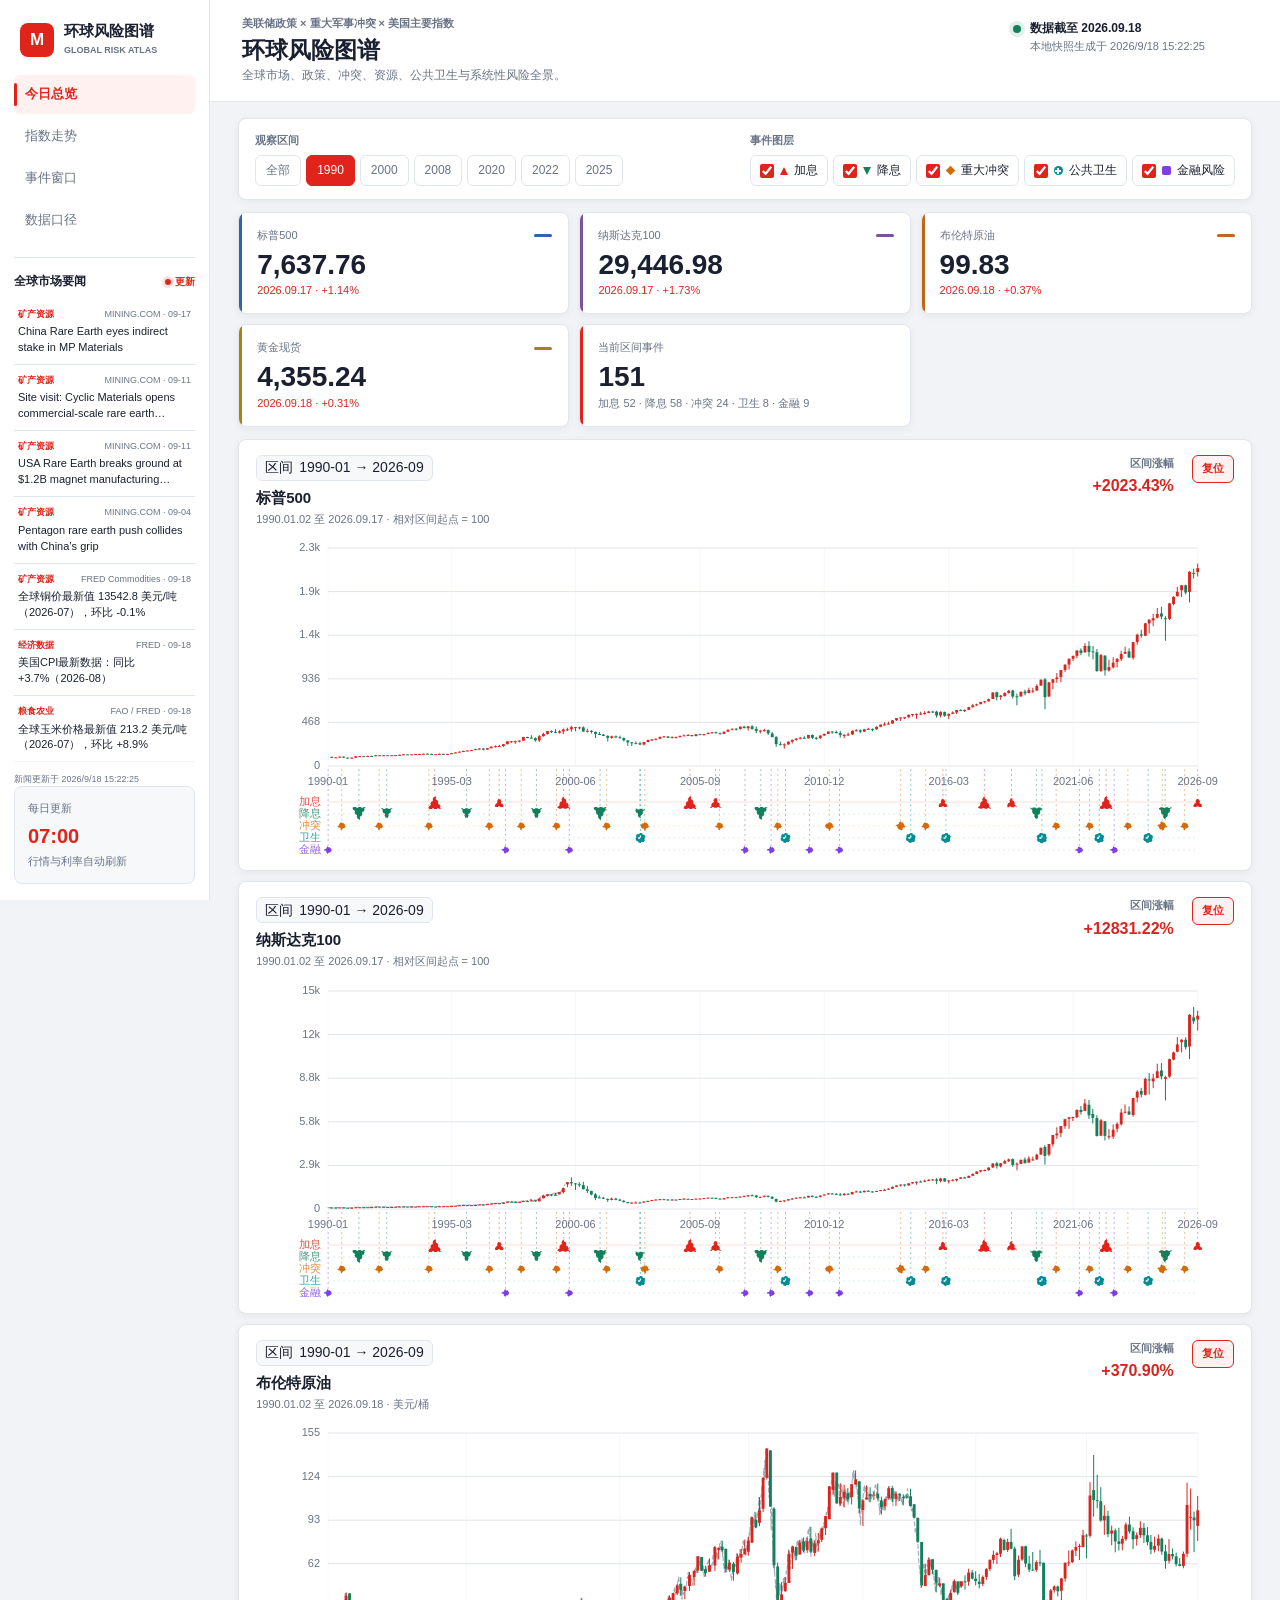
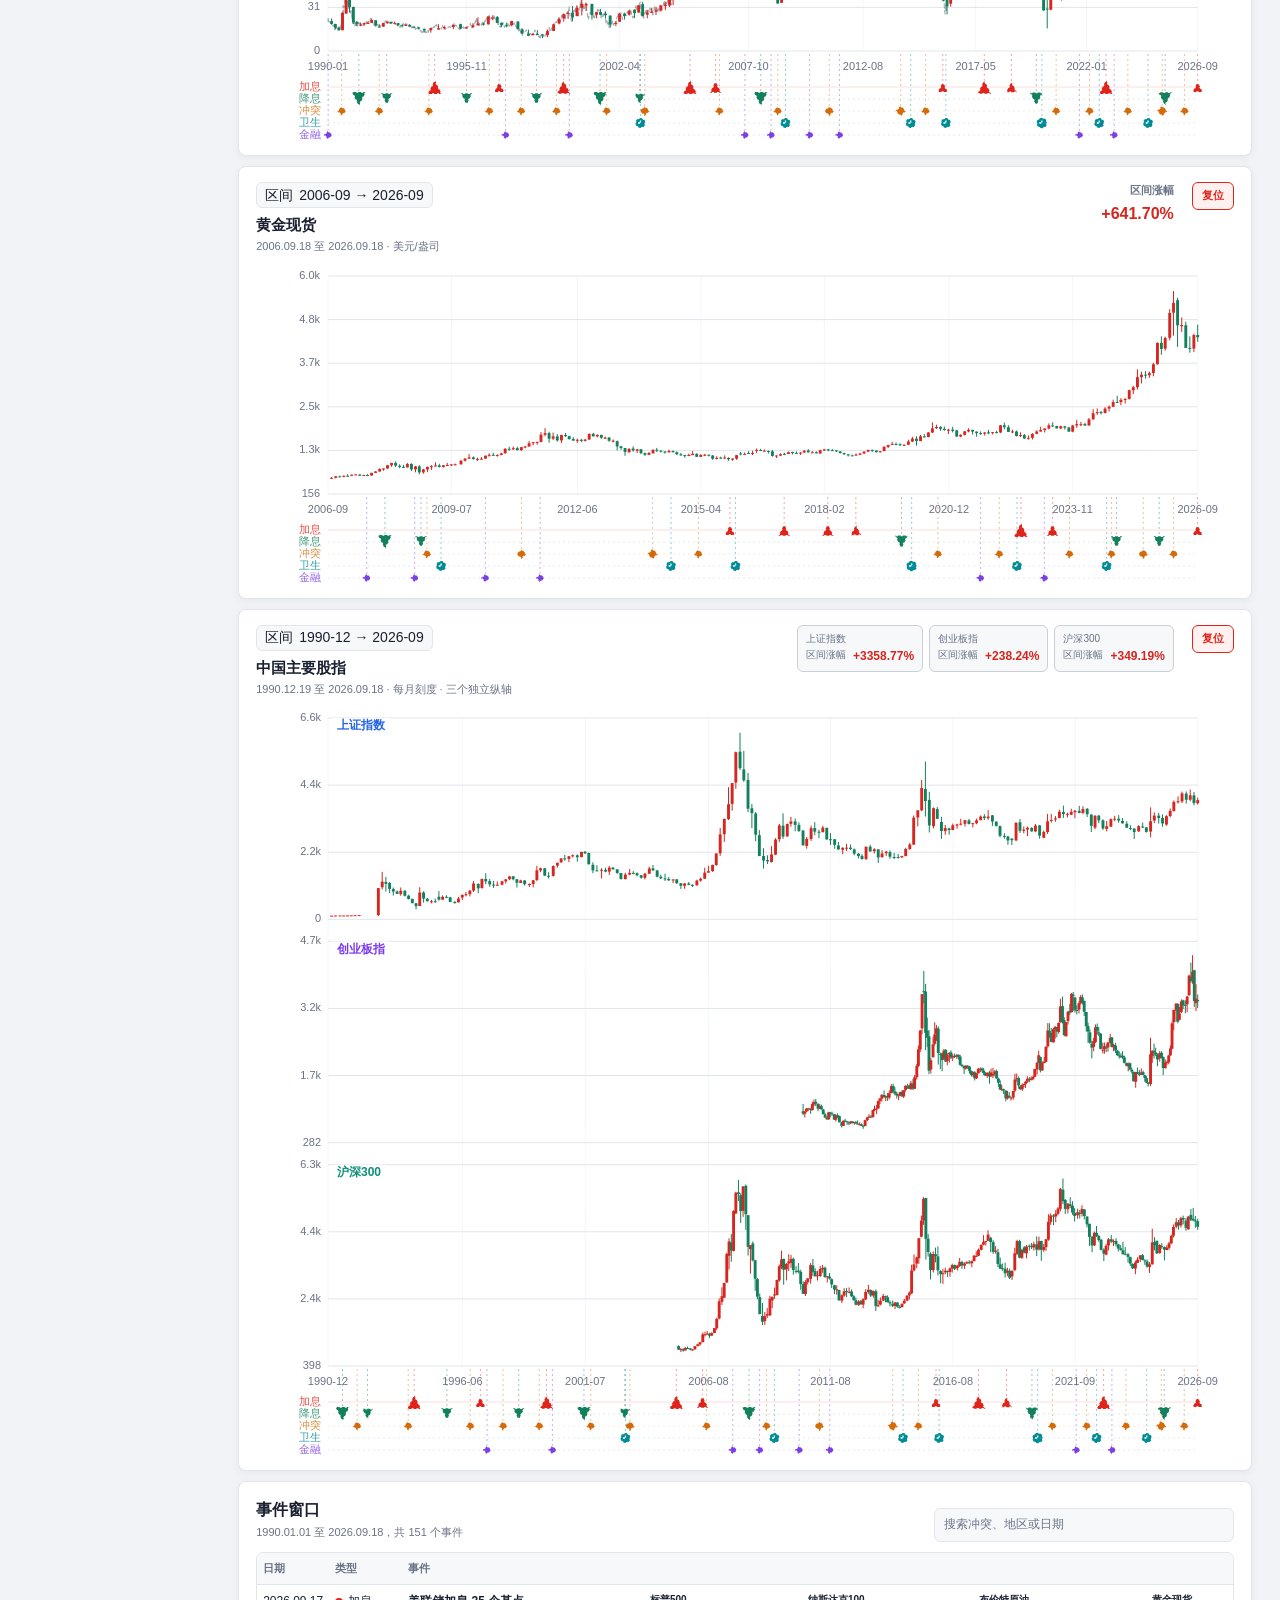
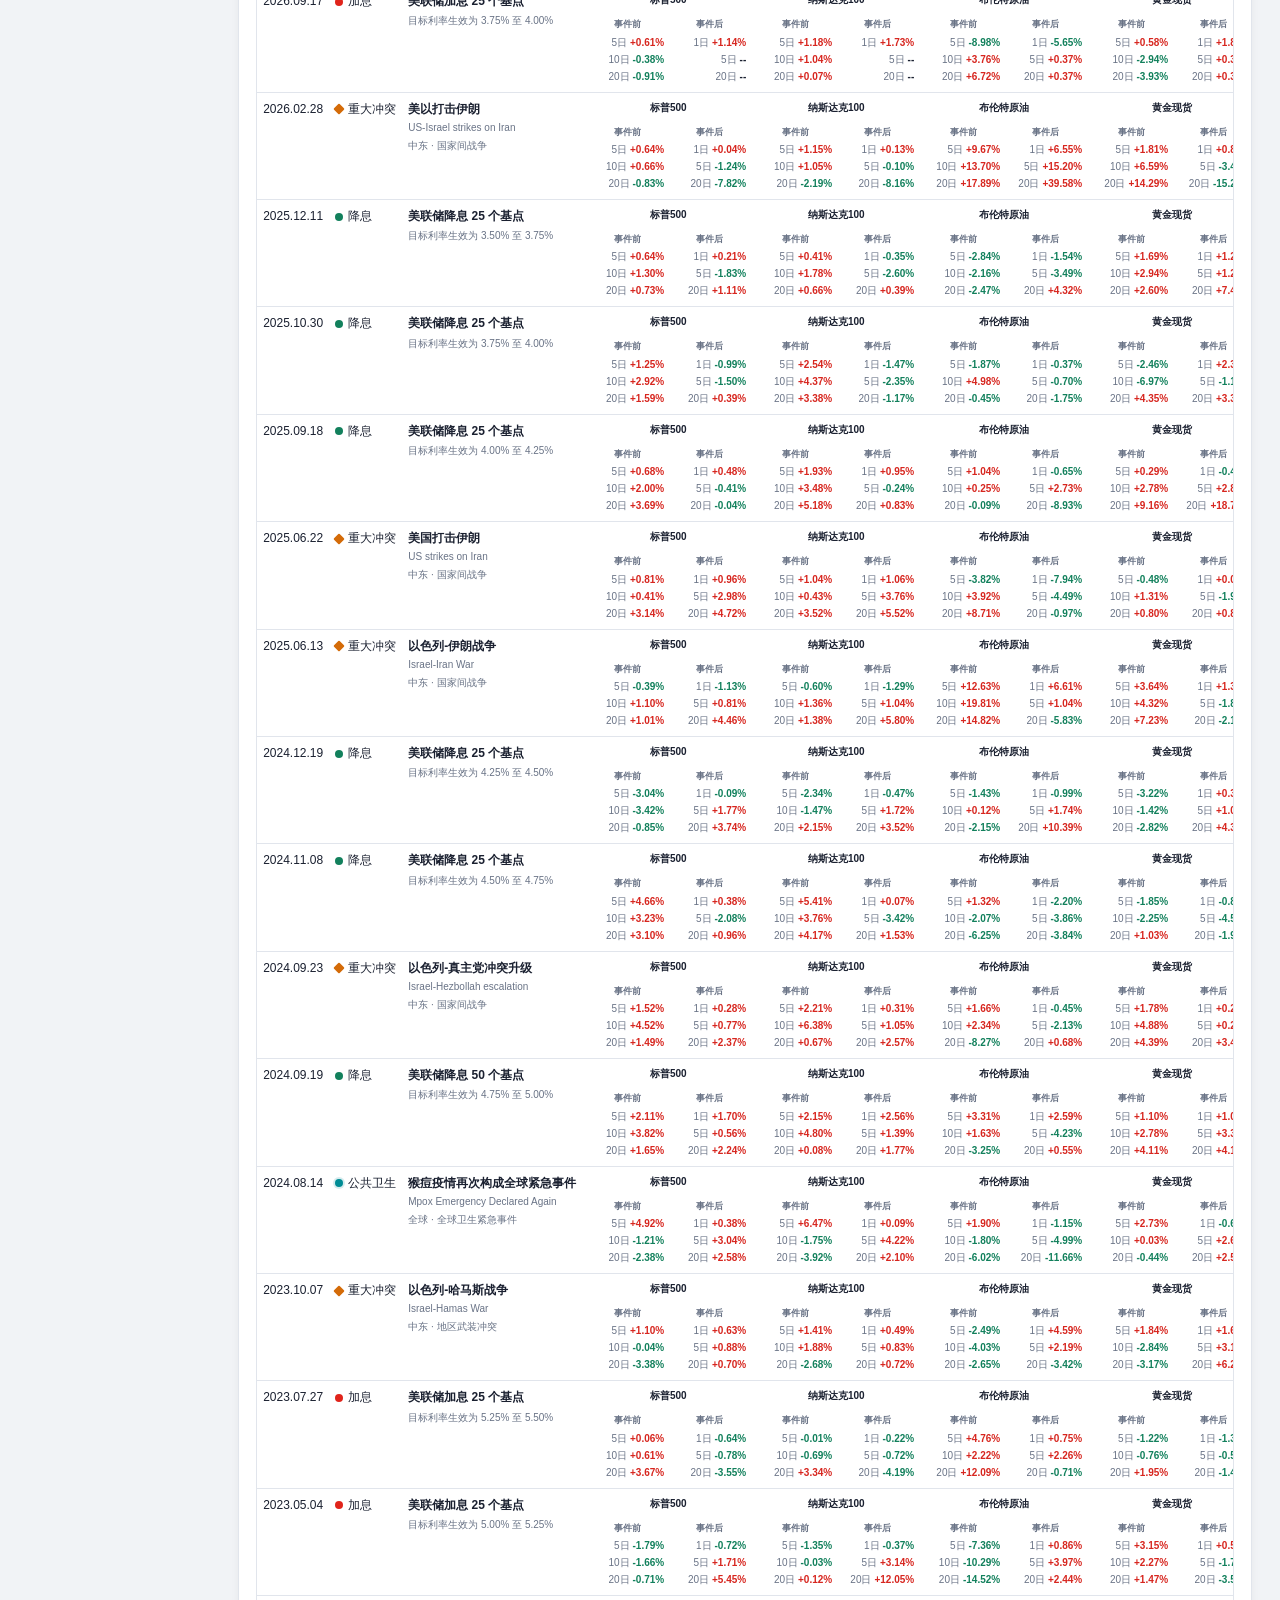
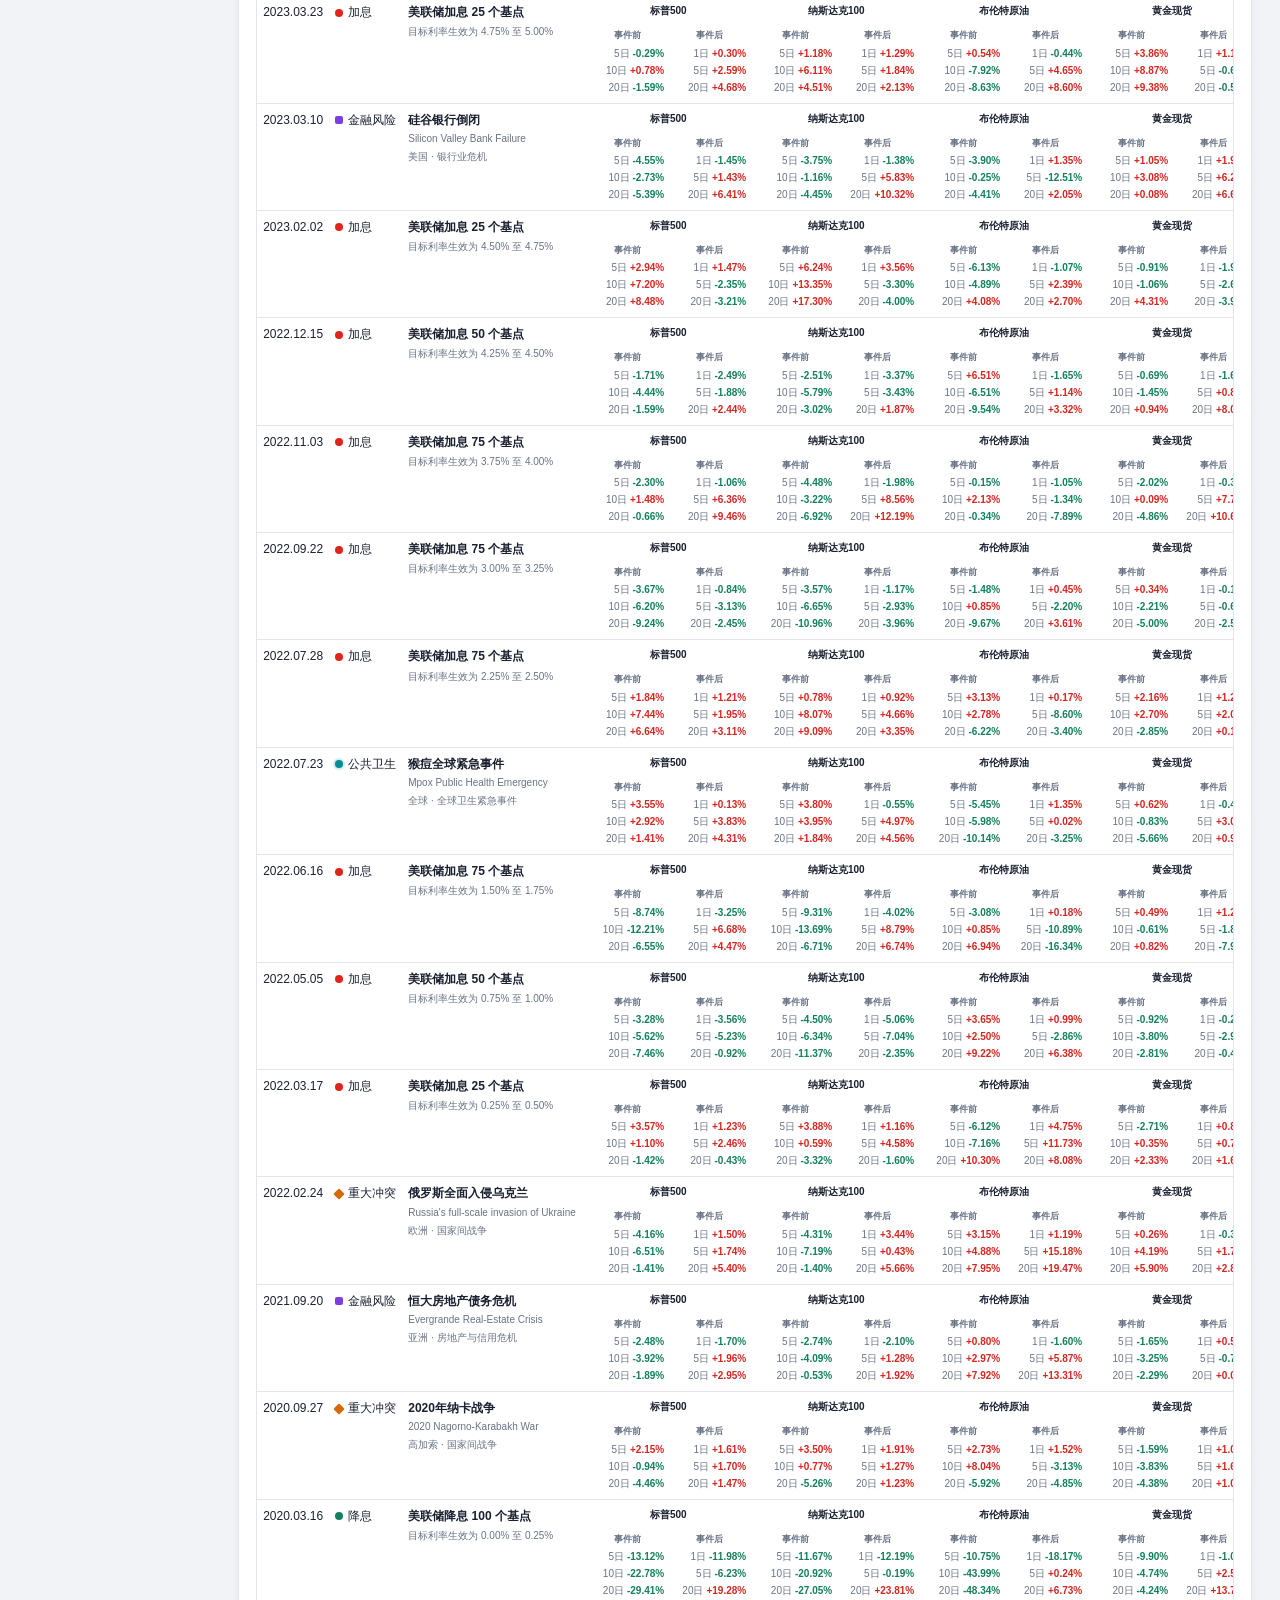
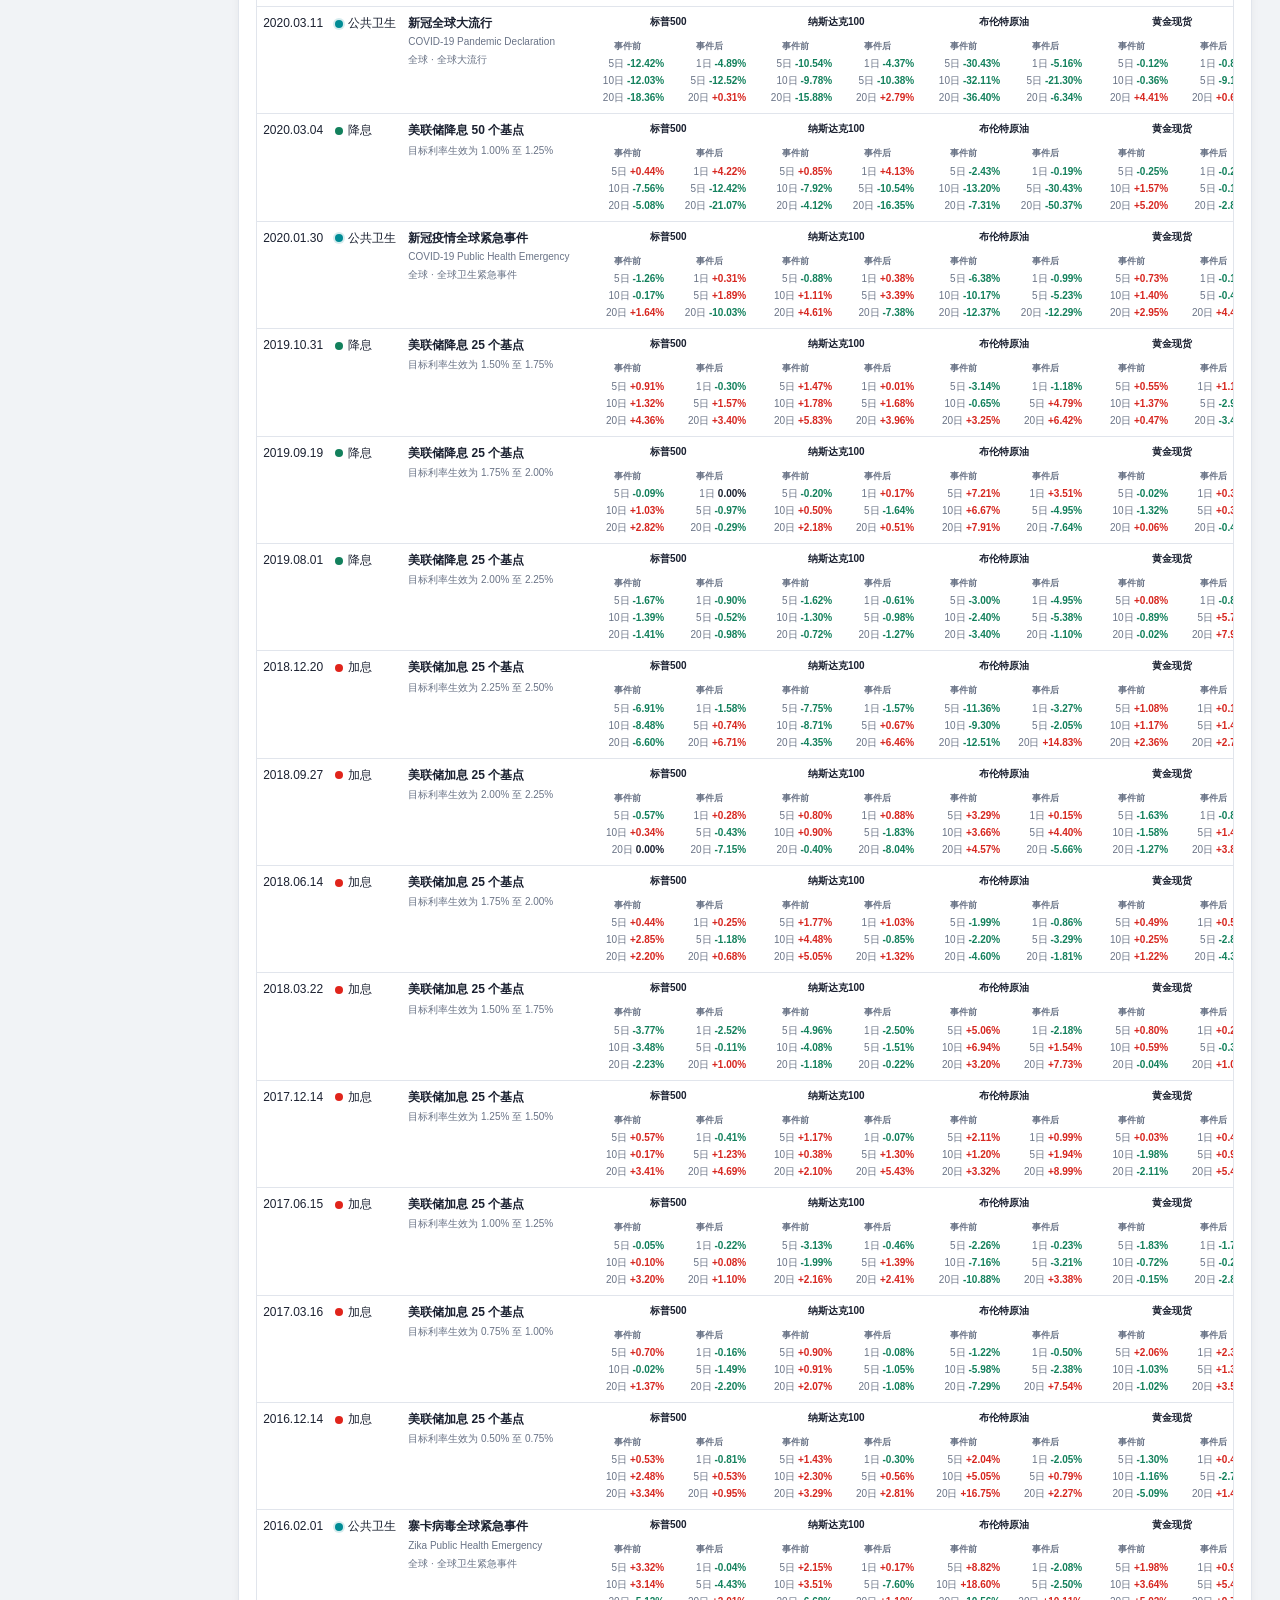
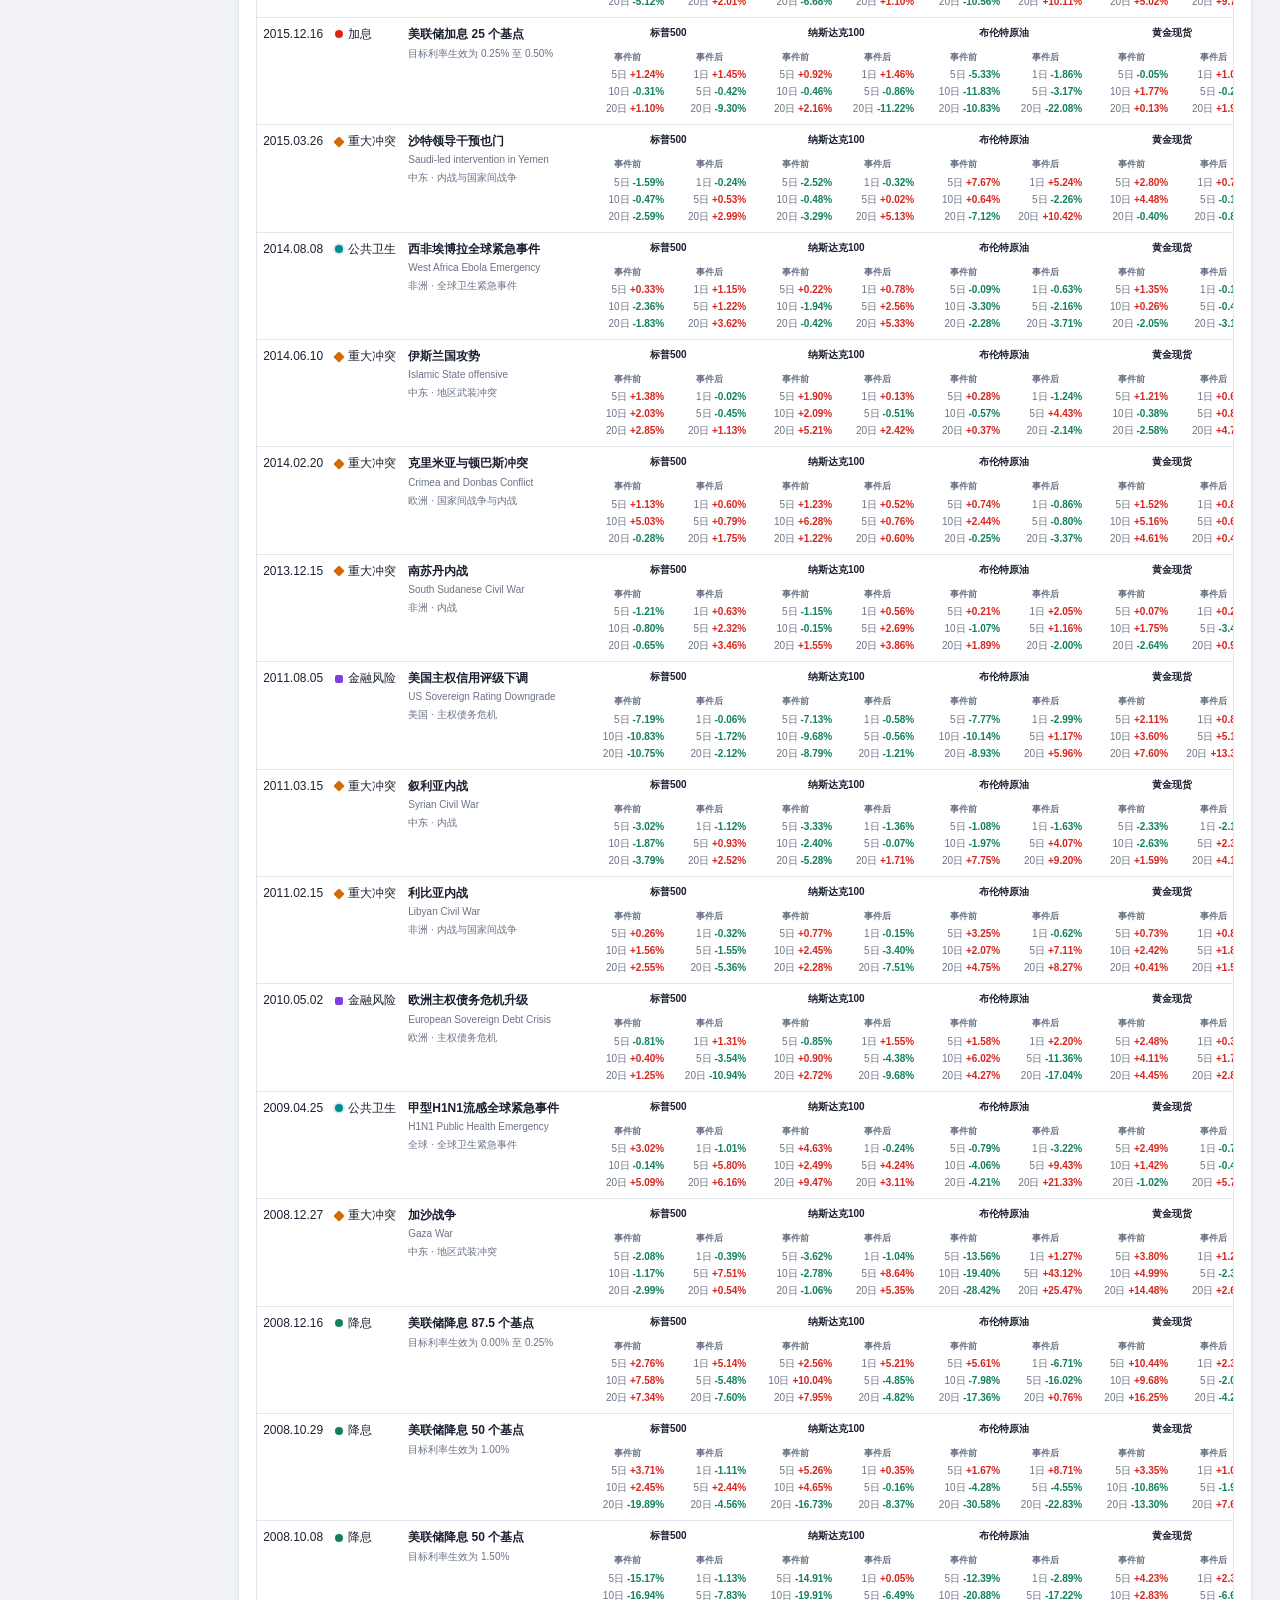
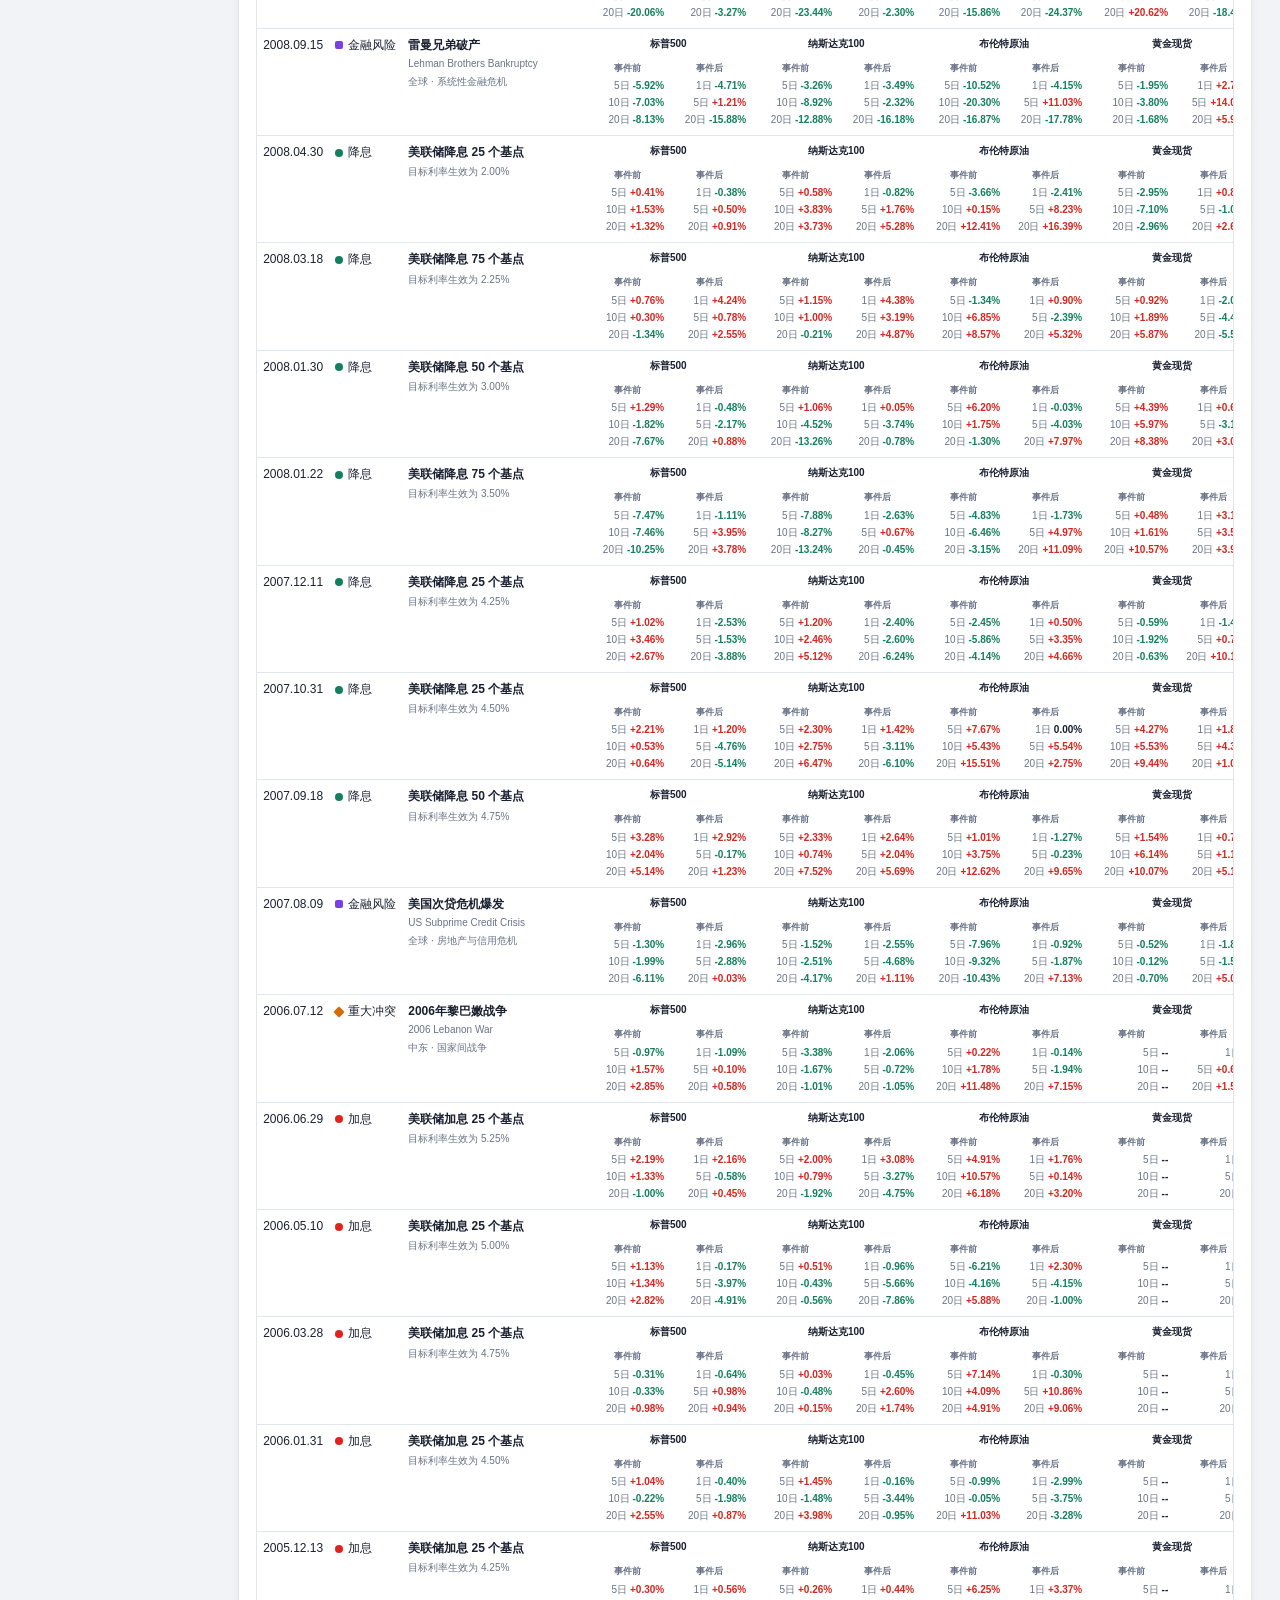
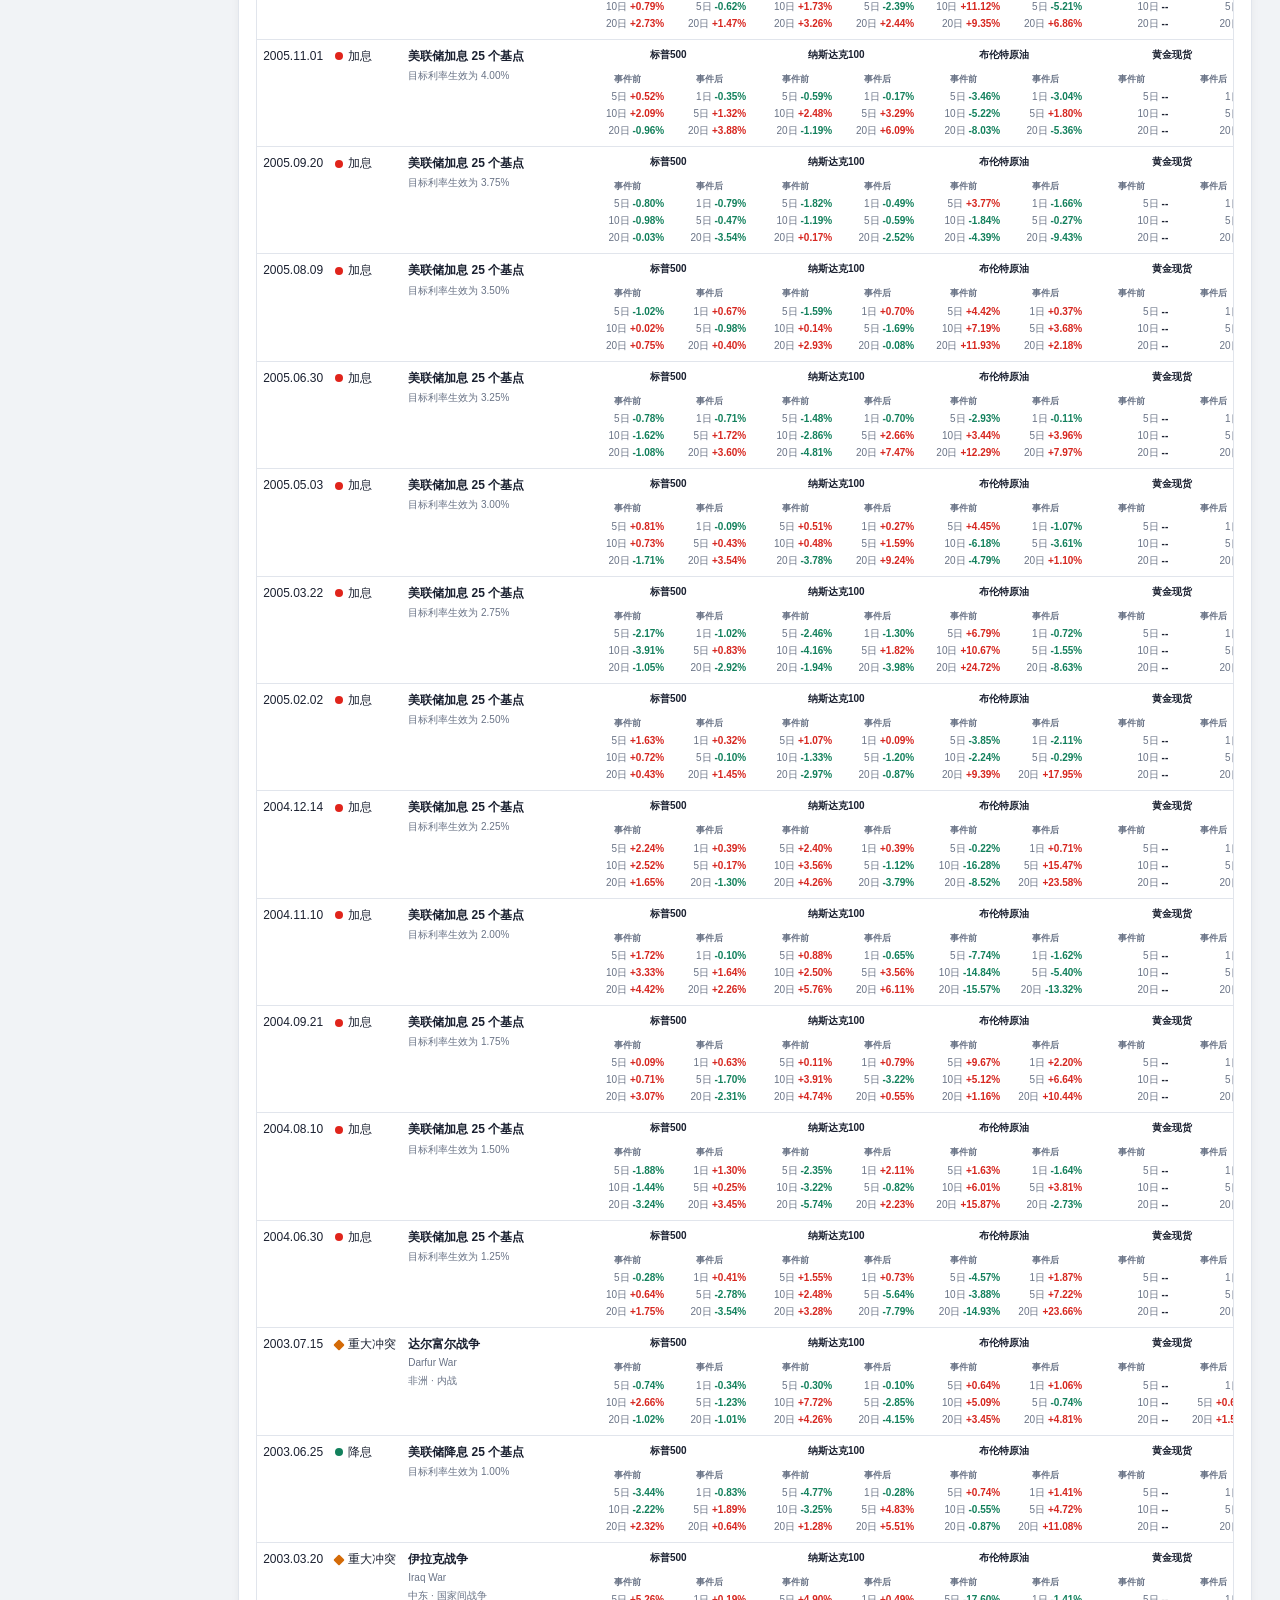
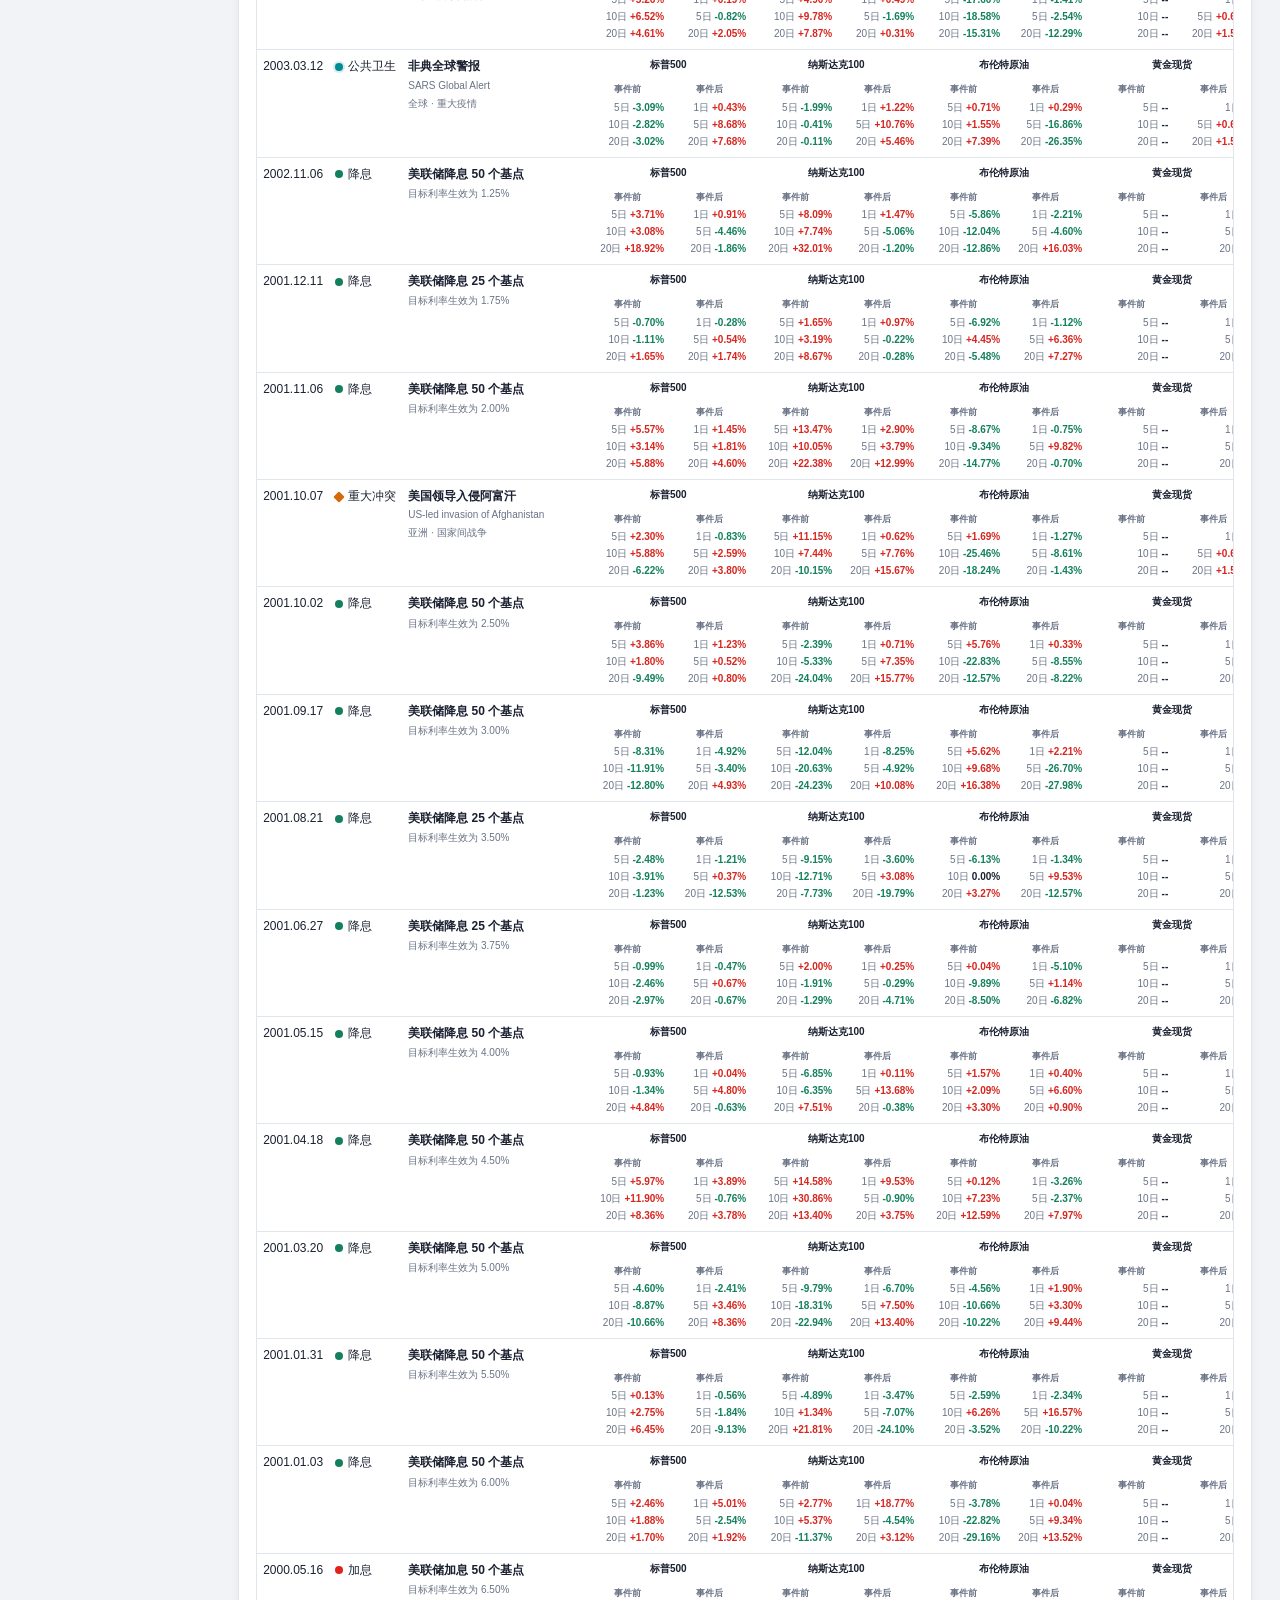
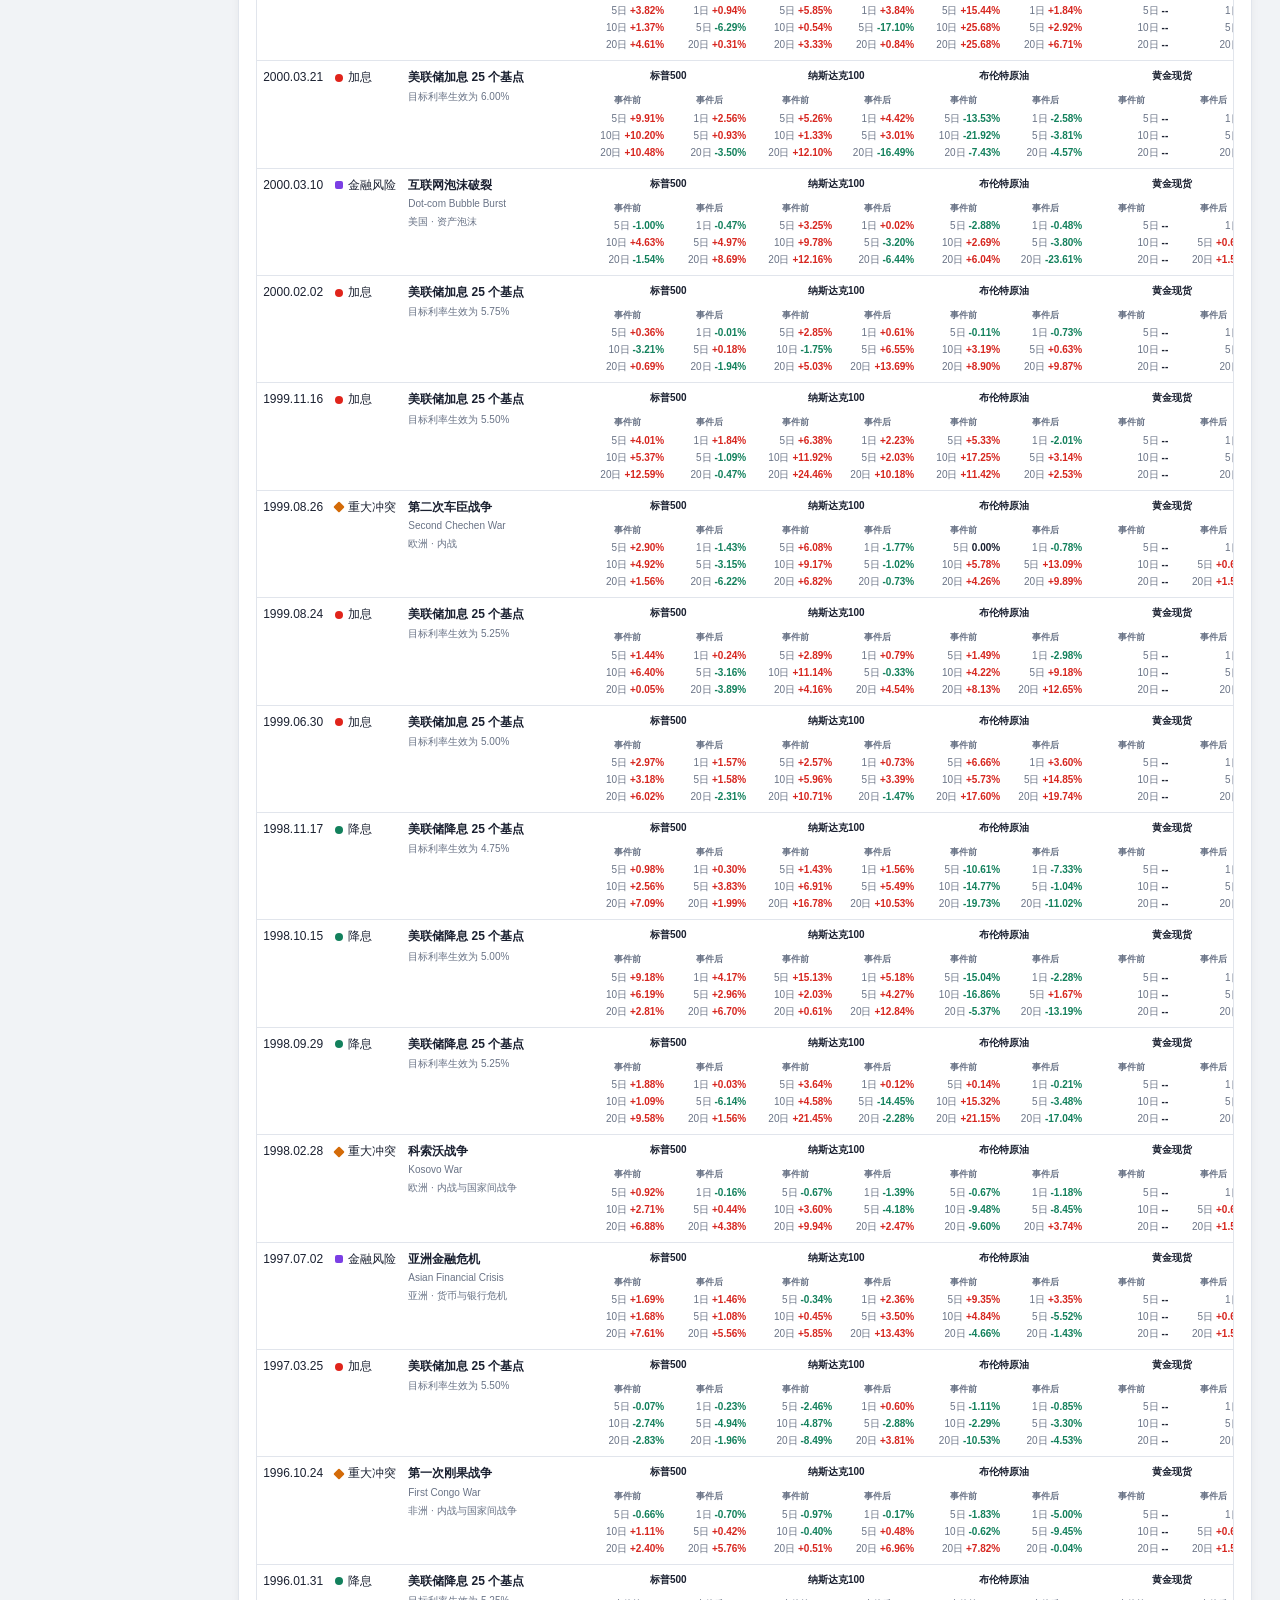
==== commit a32e1de9: "Add domestic network fallback" ====
--- a/public/index.html
+++ b/public/index.html
@@ -334,7 +334,7 @@
               <h3>行情更新</h3>
               <p>
                 免费延时日线。标普500、纳指和布伦特按公开数据源更新；黄金使用伦敦金现货，历史起点为
-                2006 年。
+                2006 年。海外源不可用时优先使用腾讯、新浪、东方财富和中国新闻网，并保留上一次成功数据。
               </p>
             </div>
             <div>
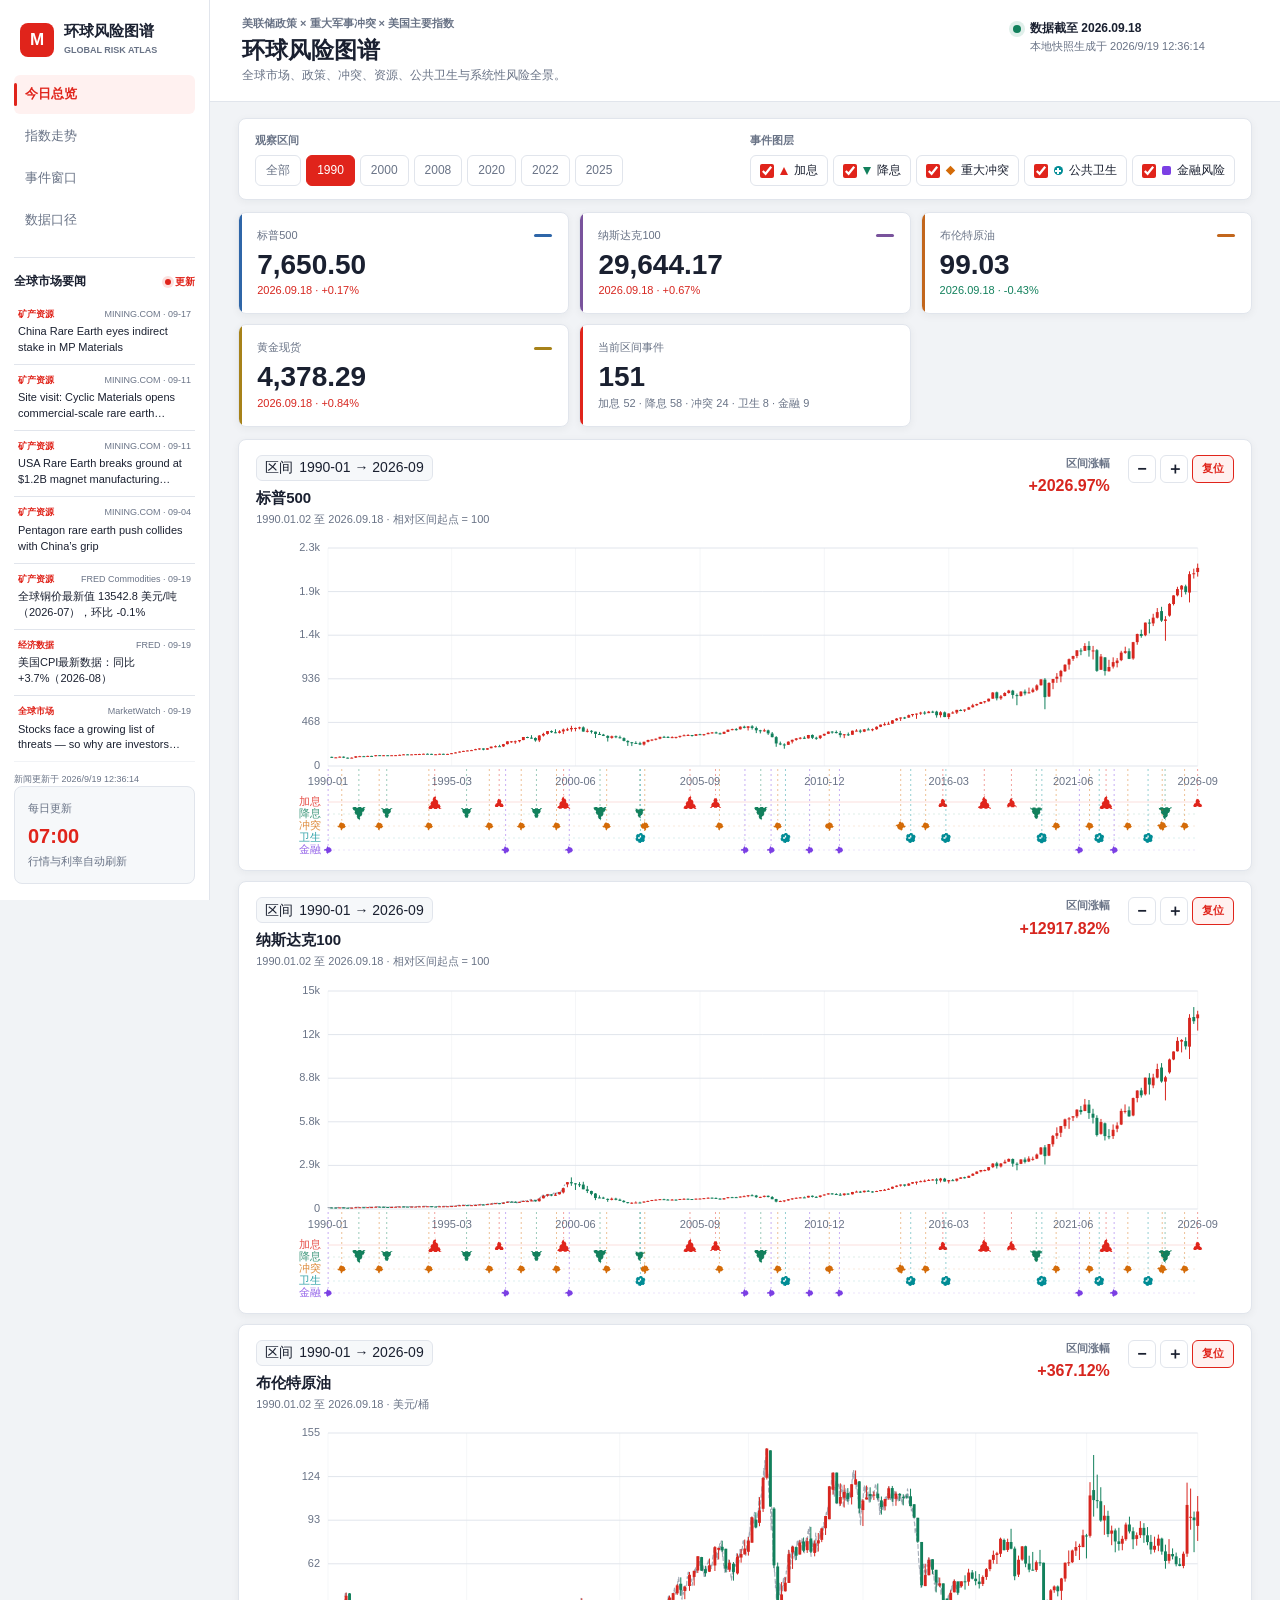
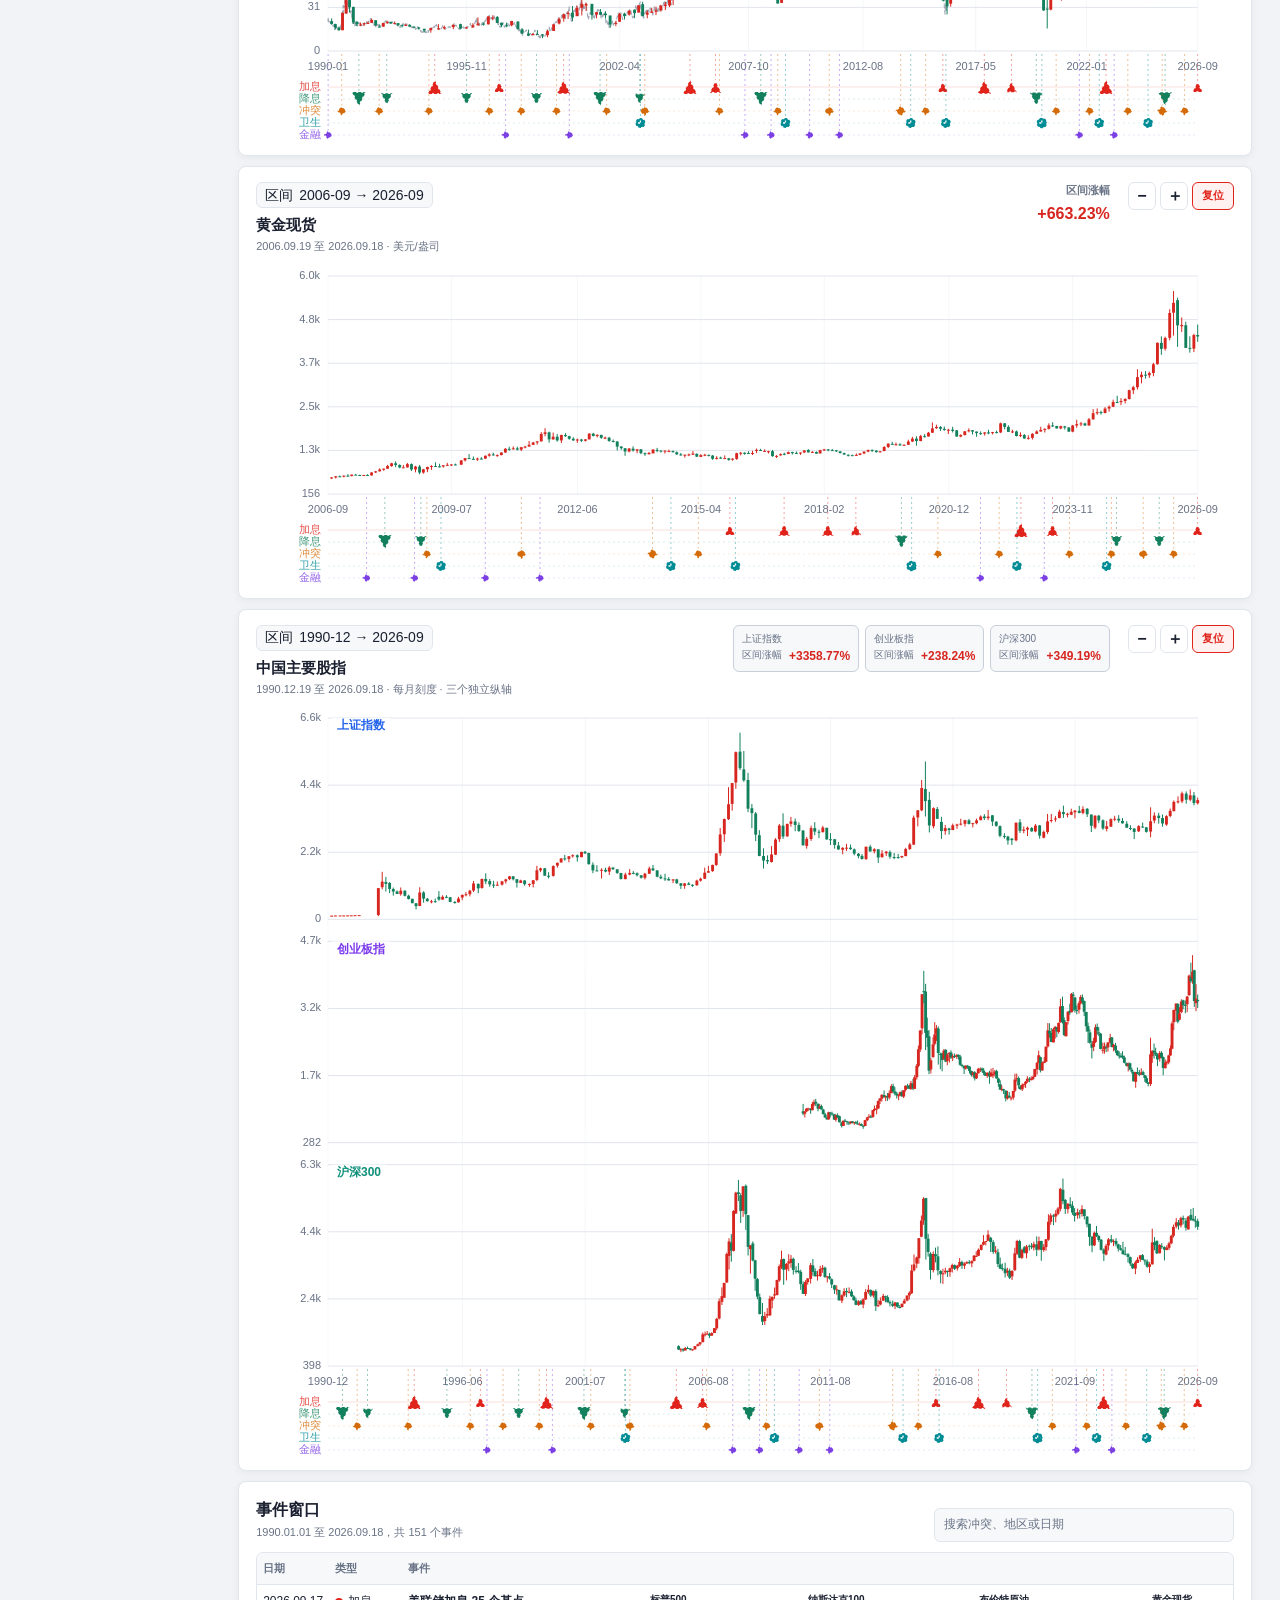
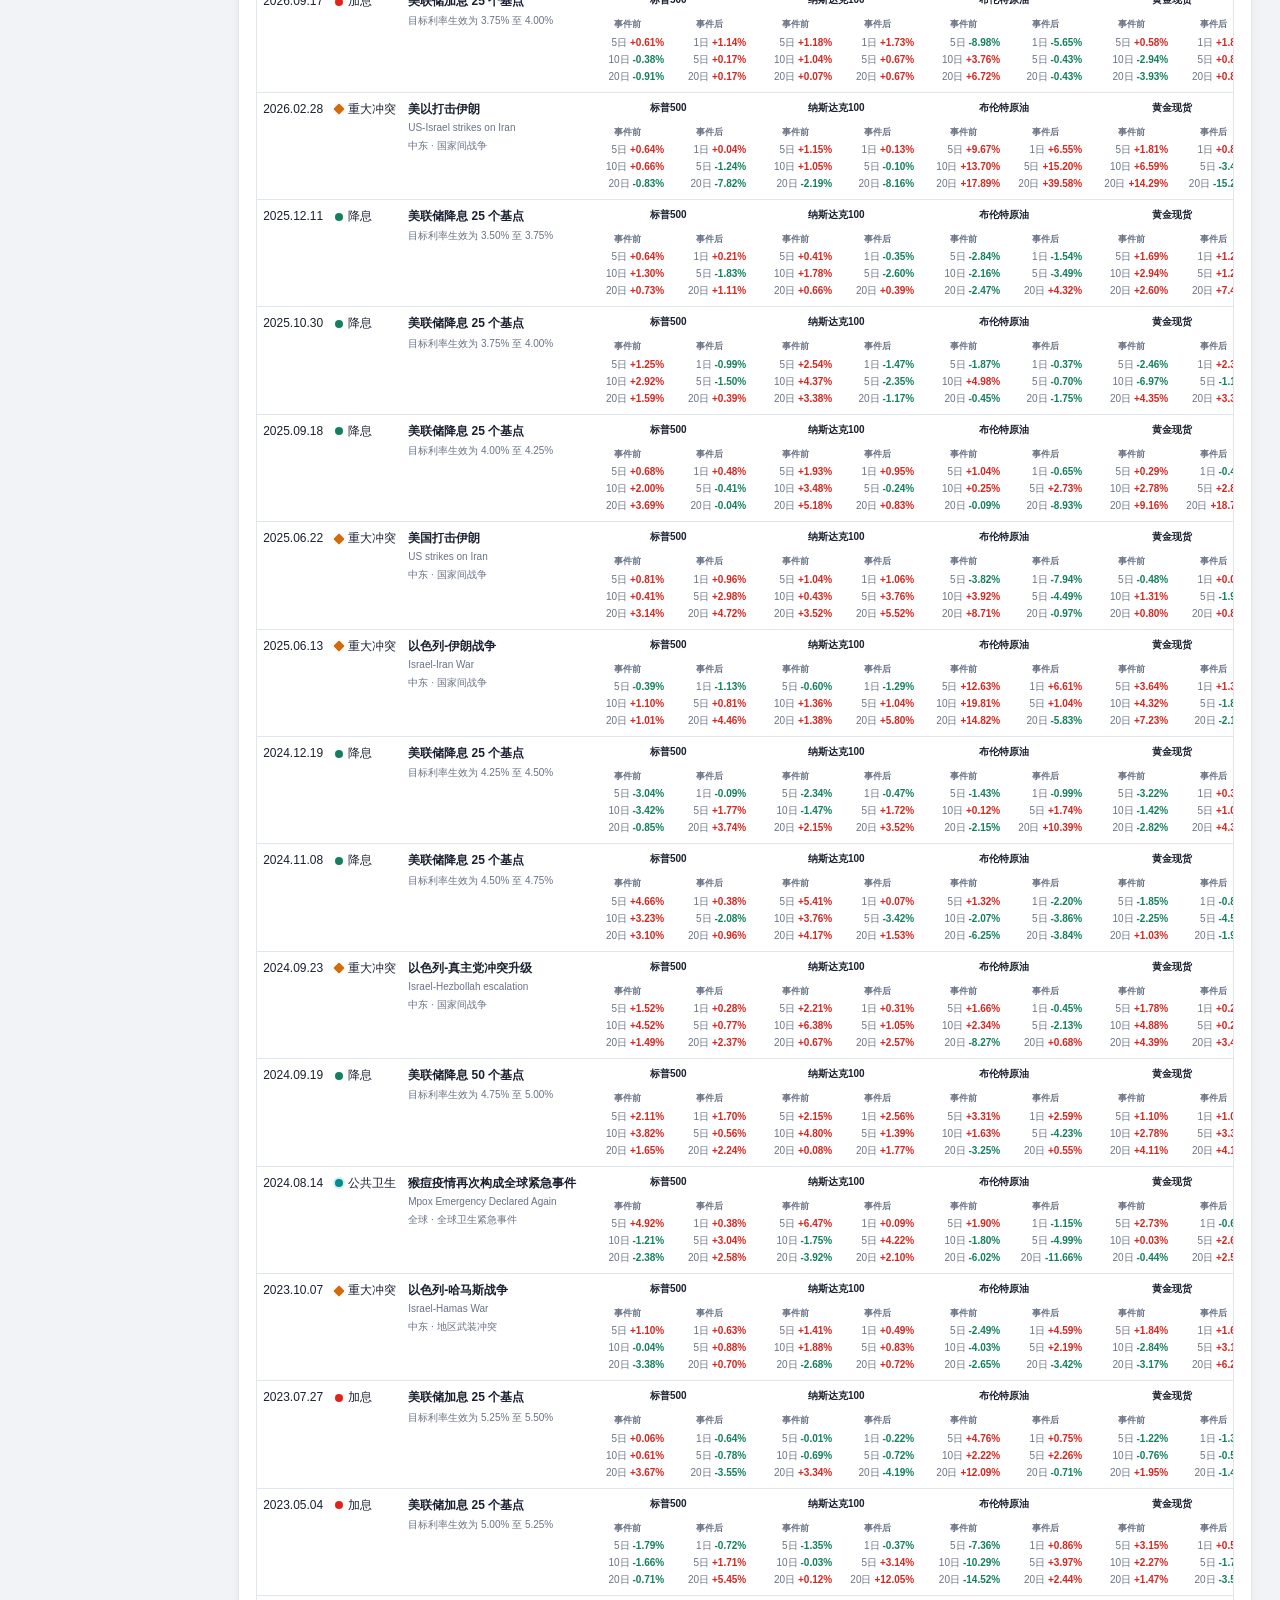
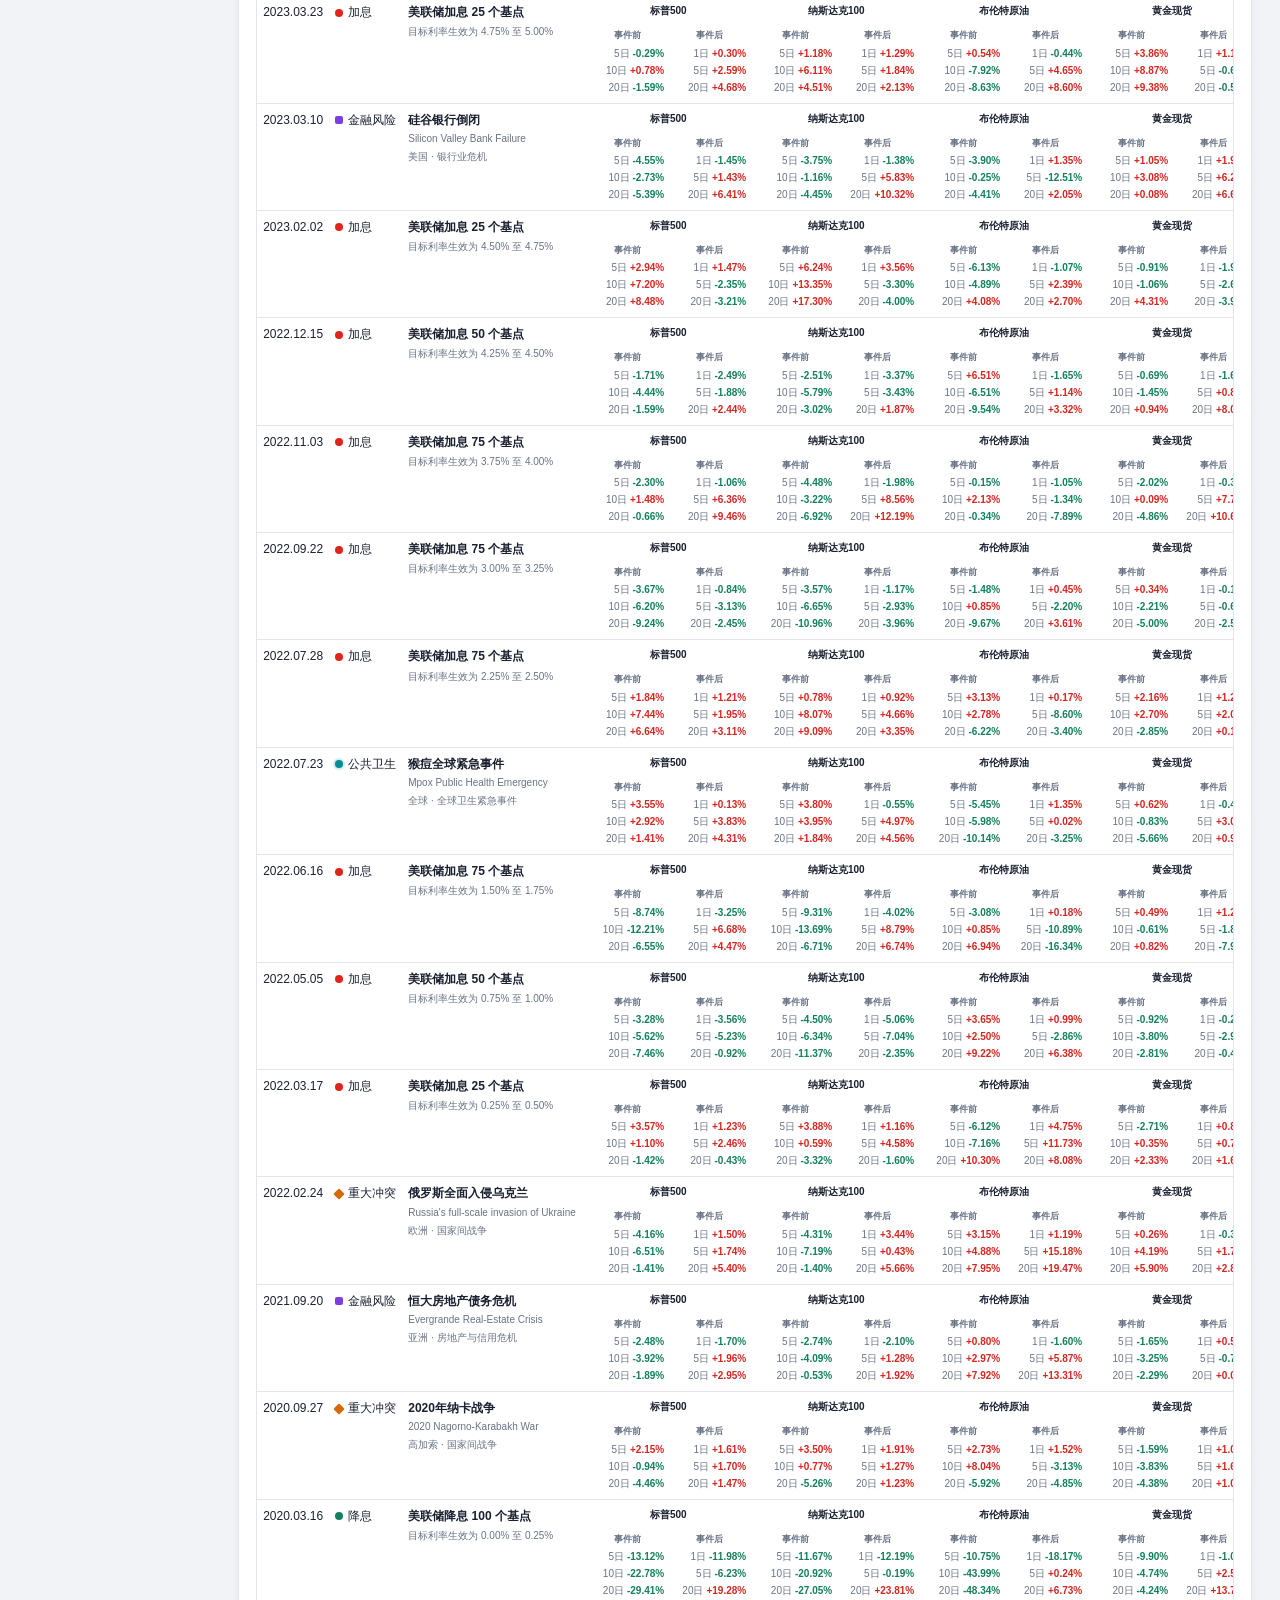
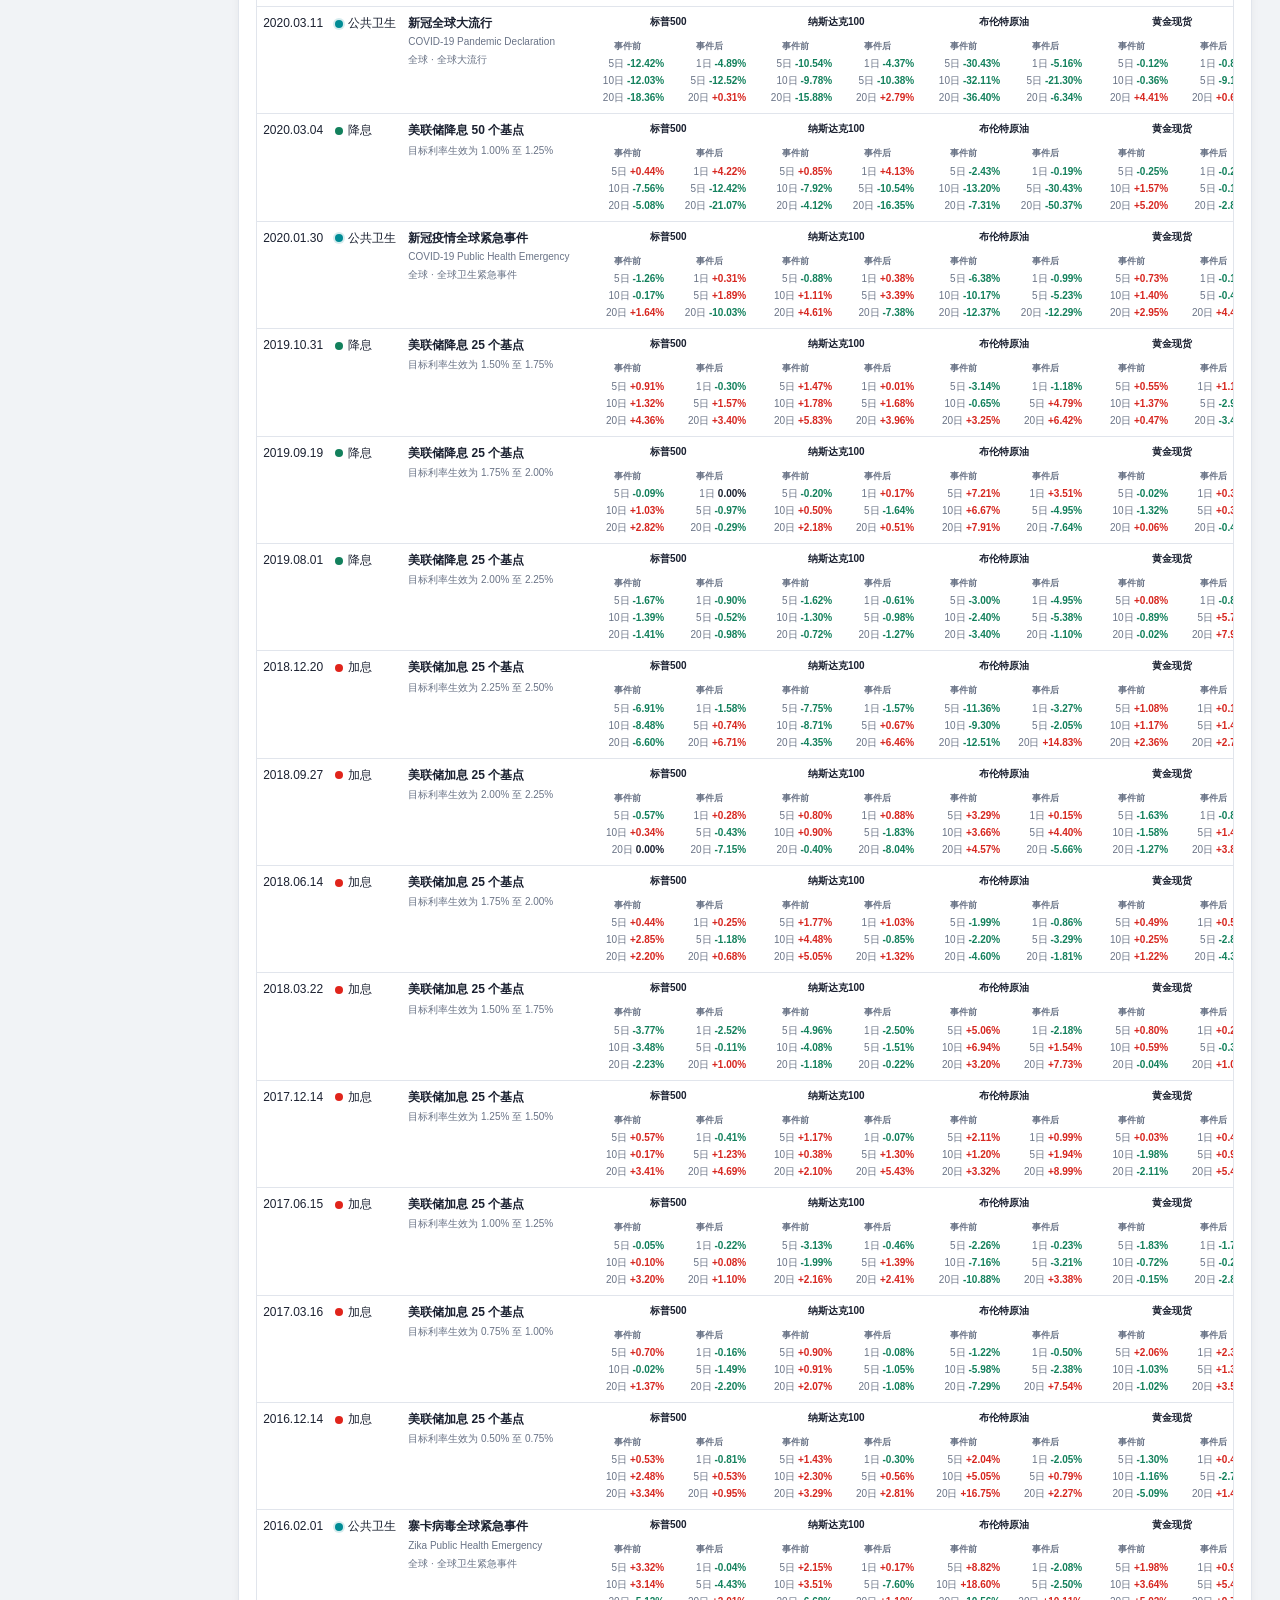
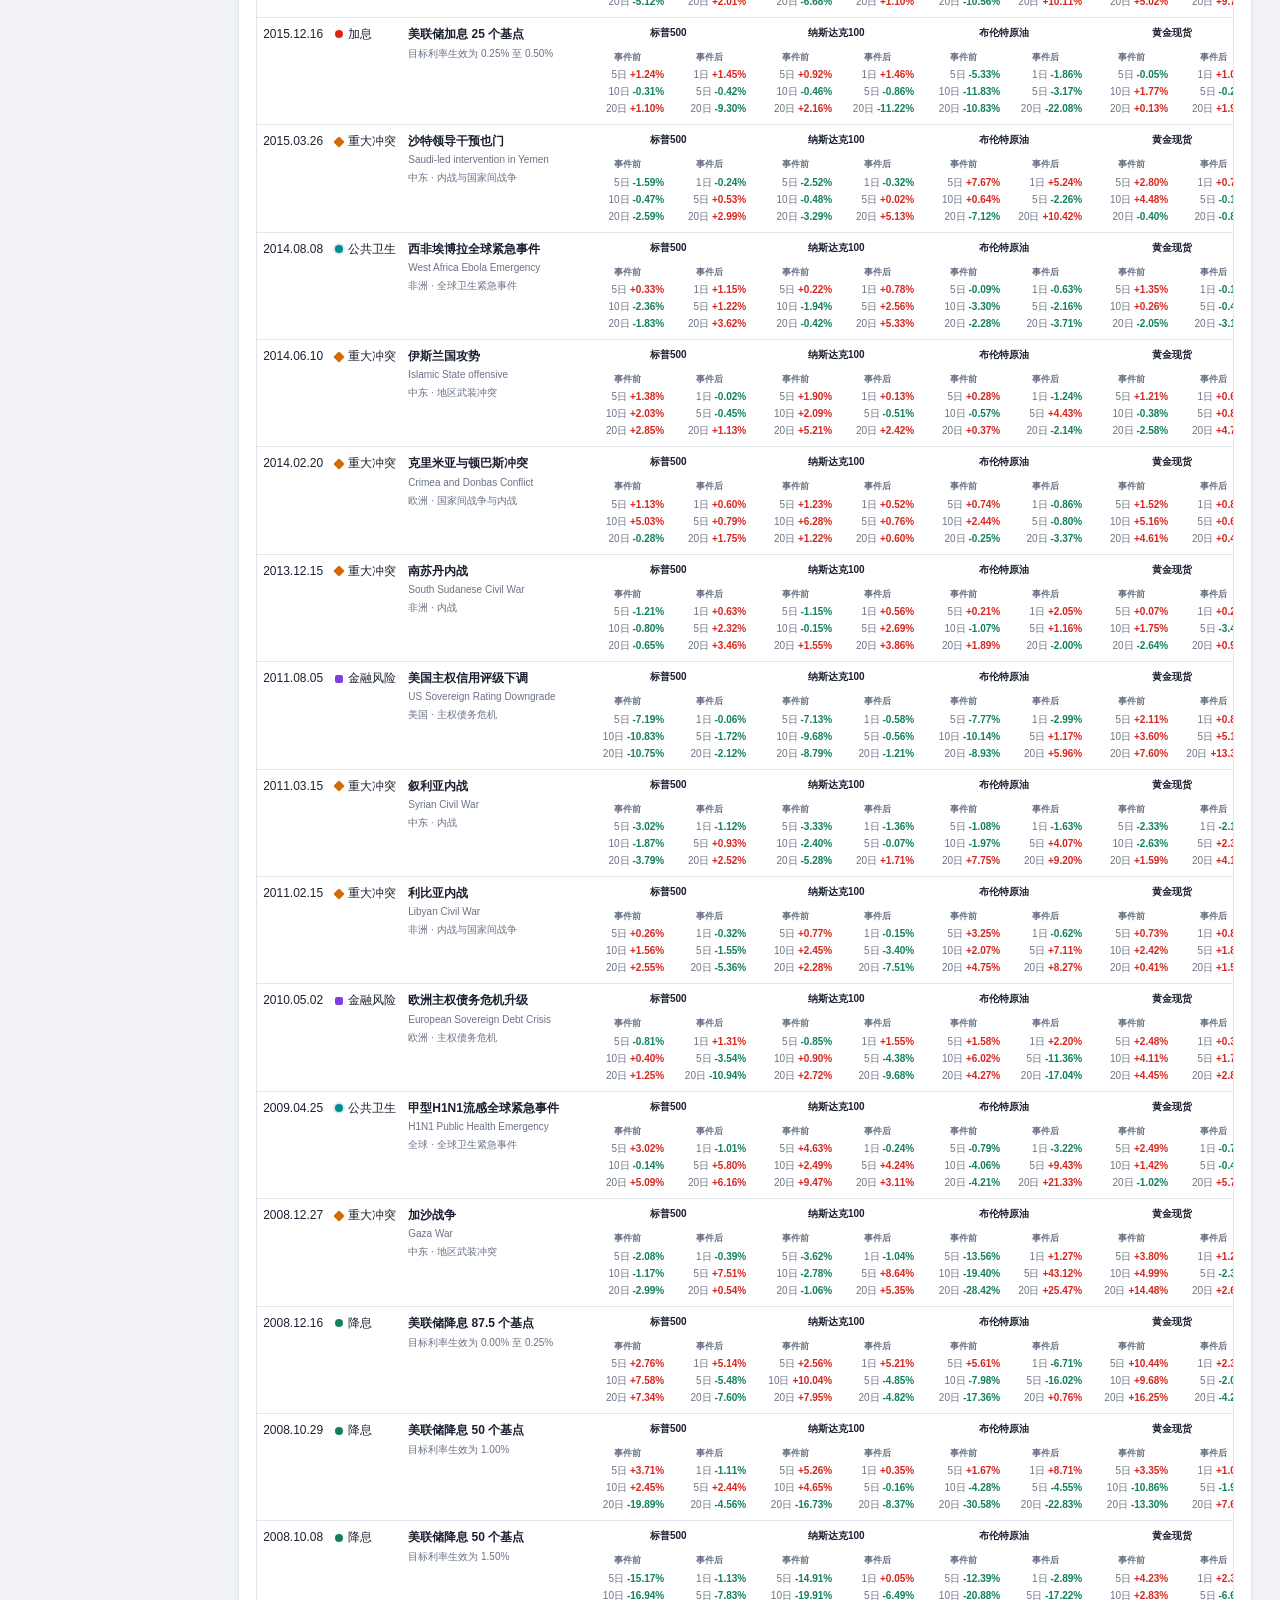
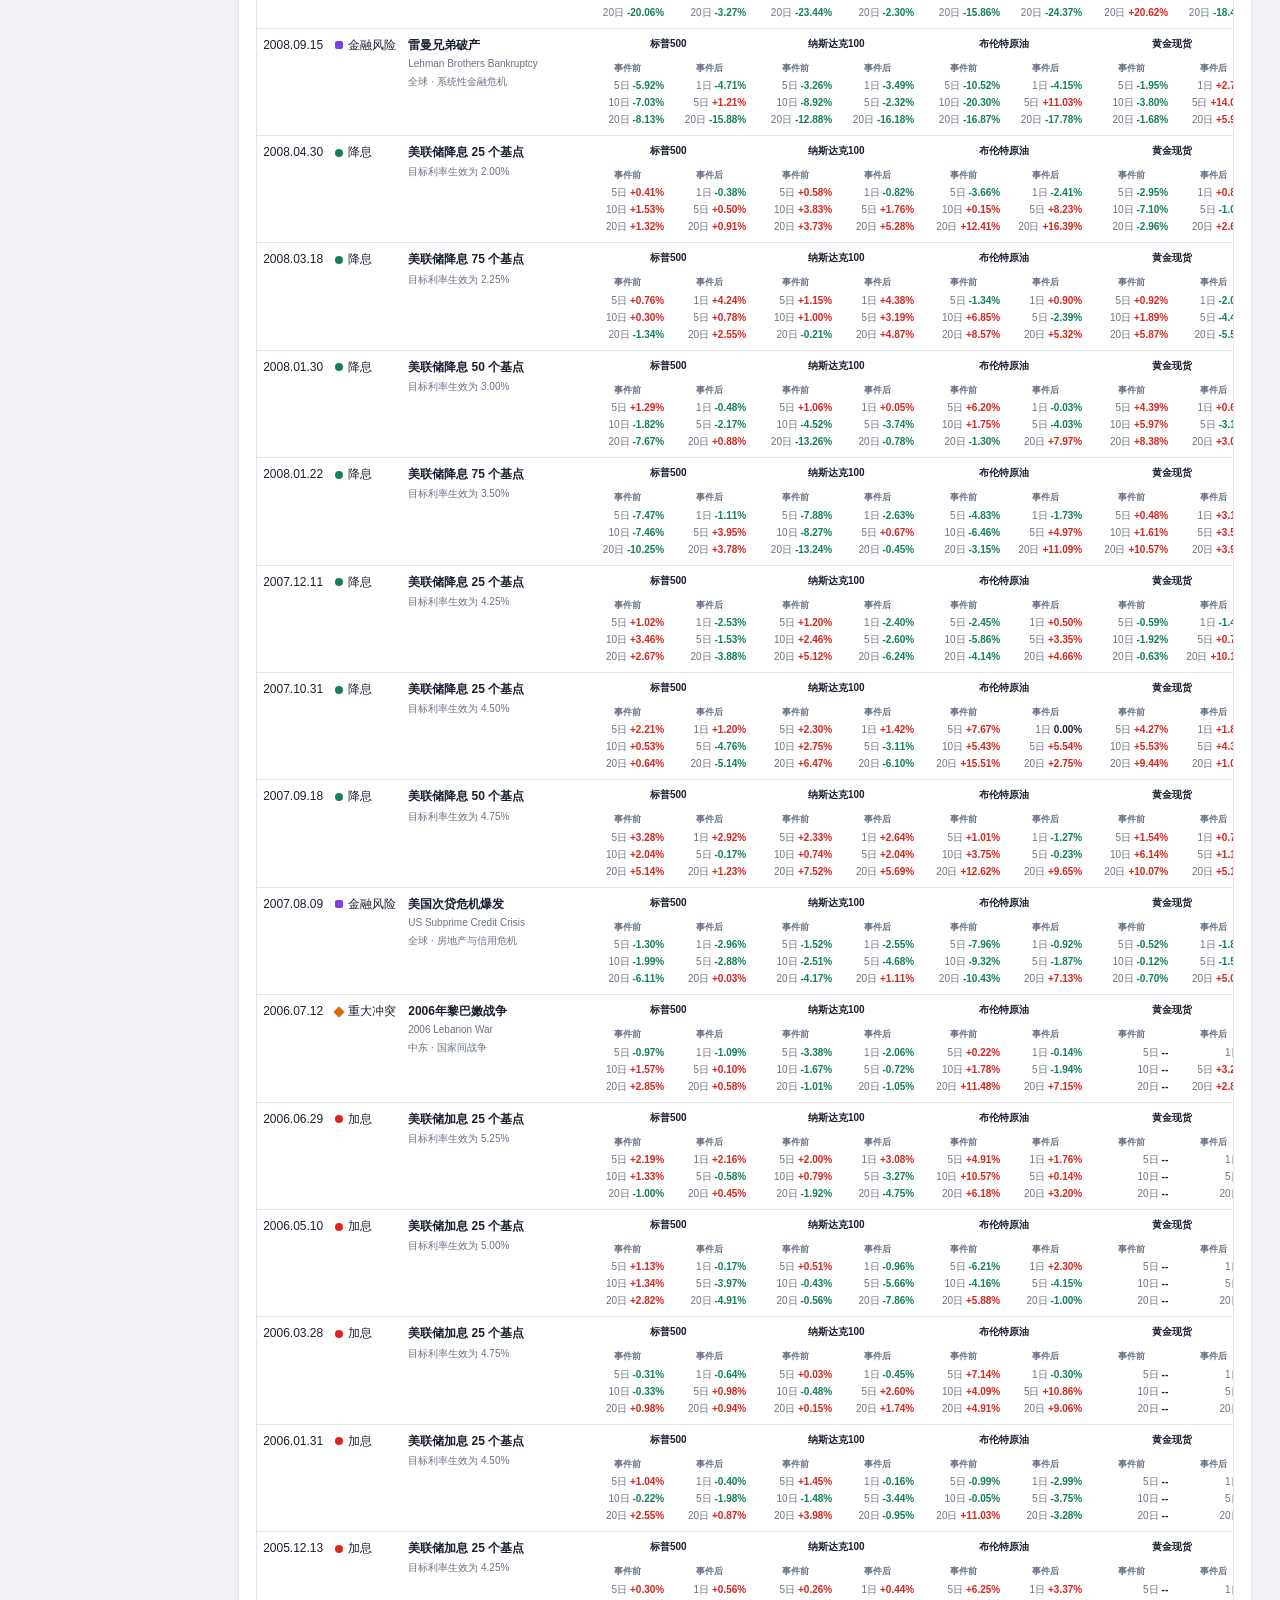
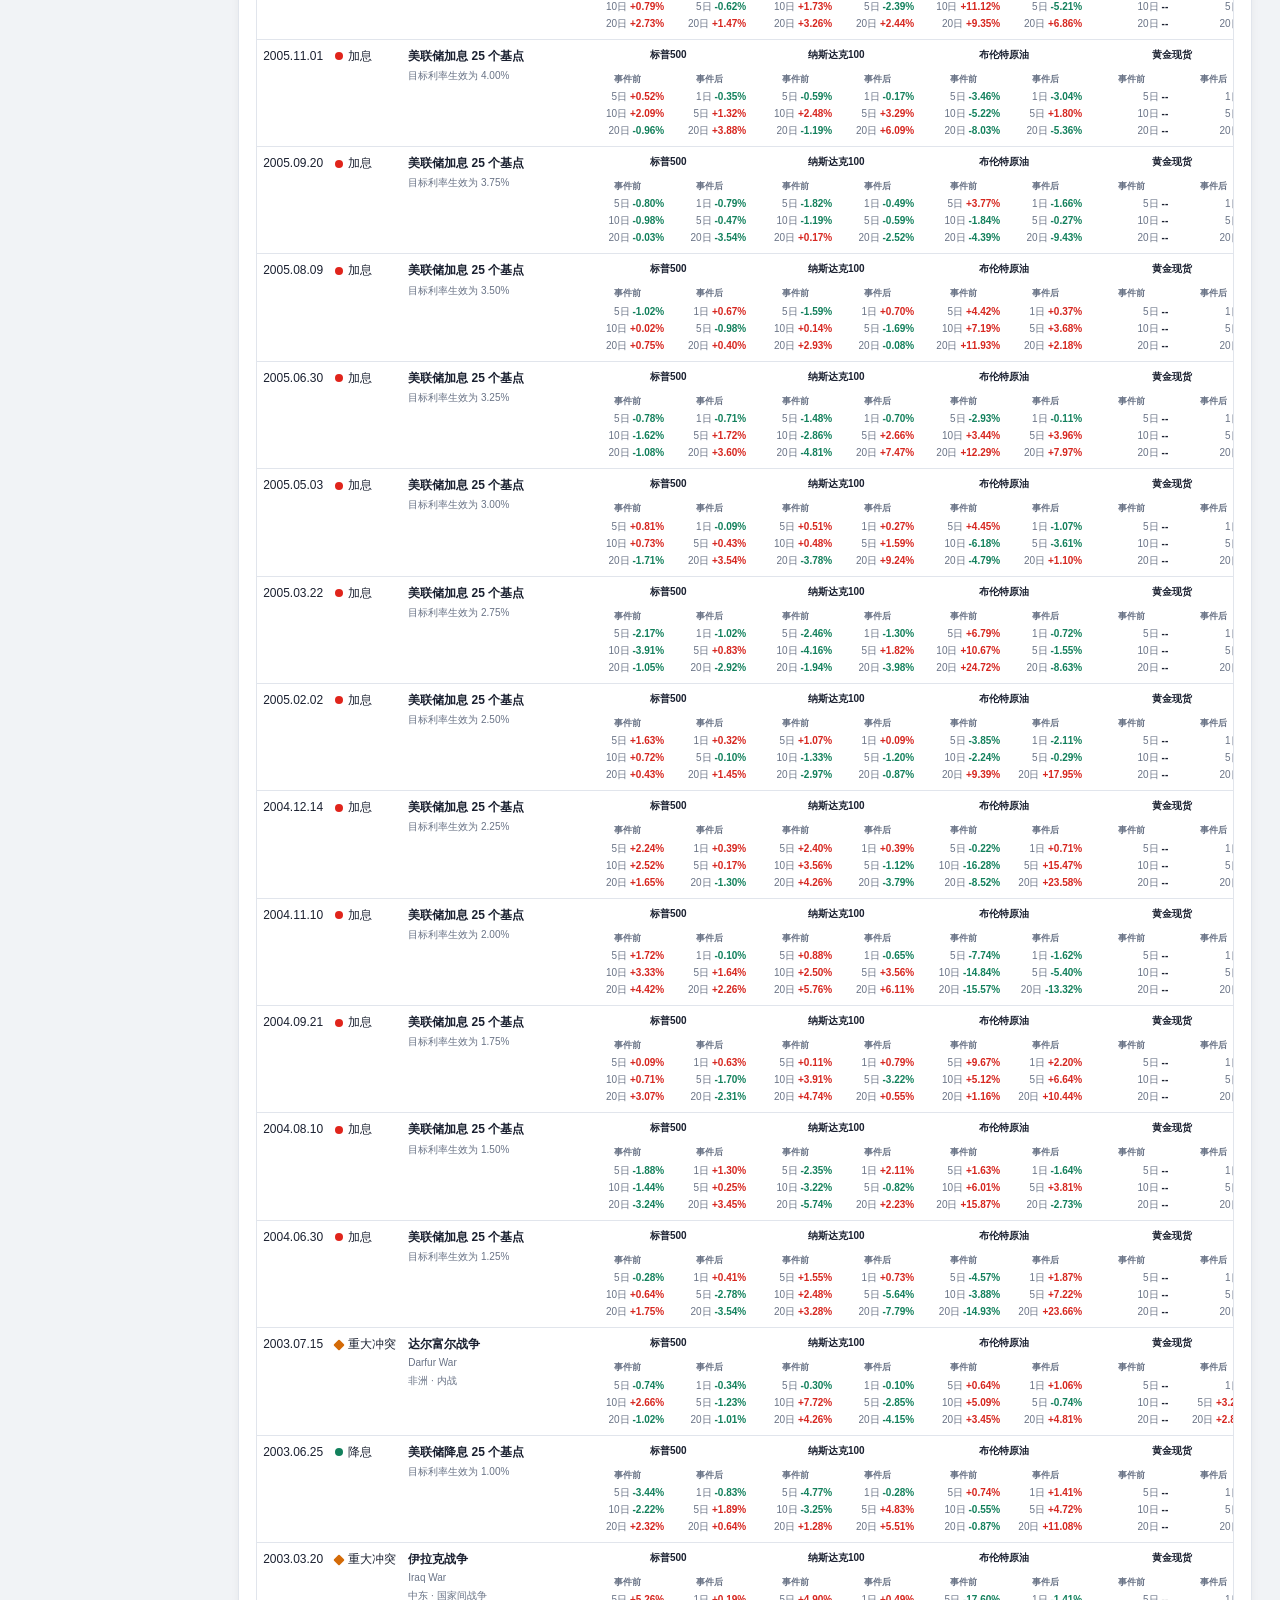
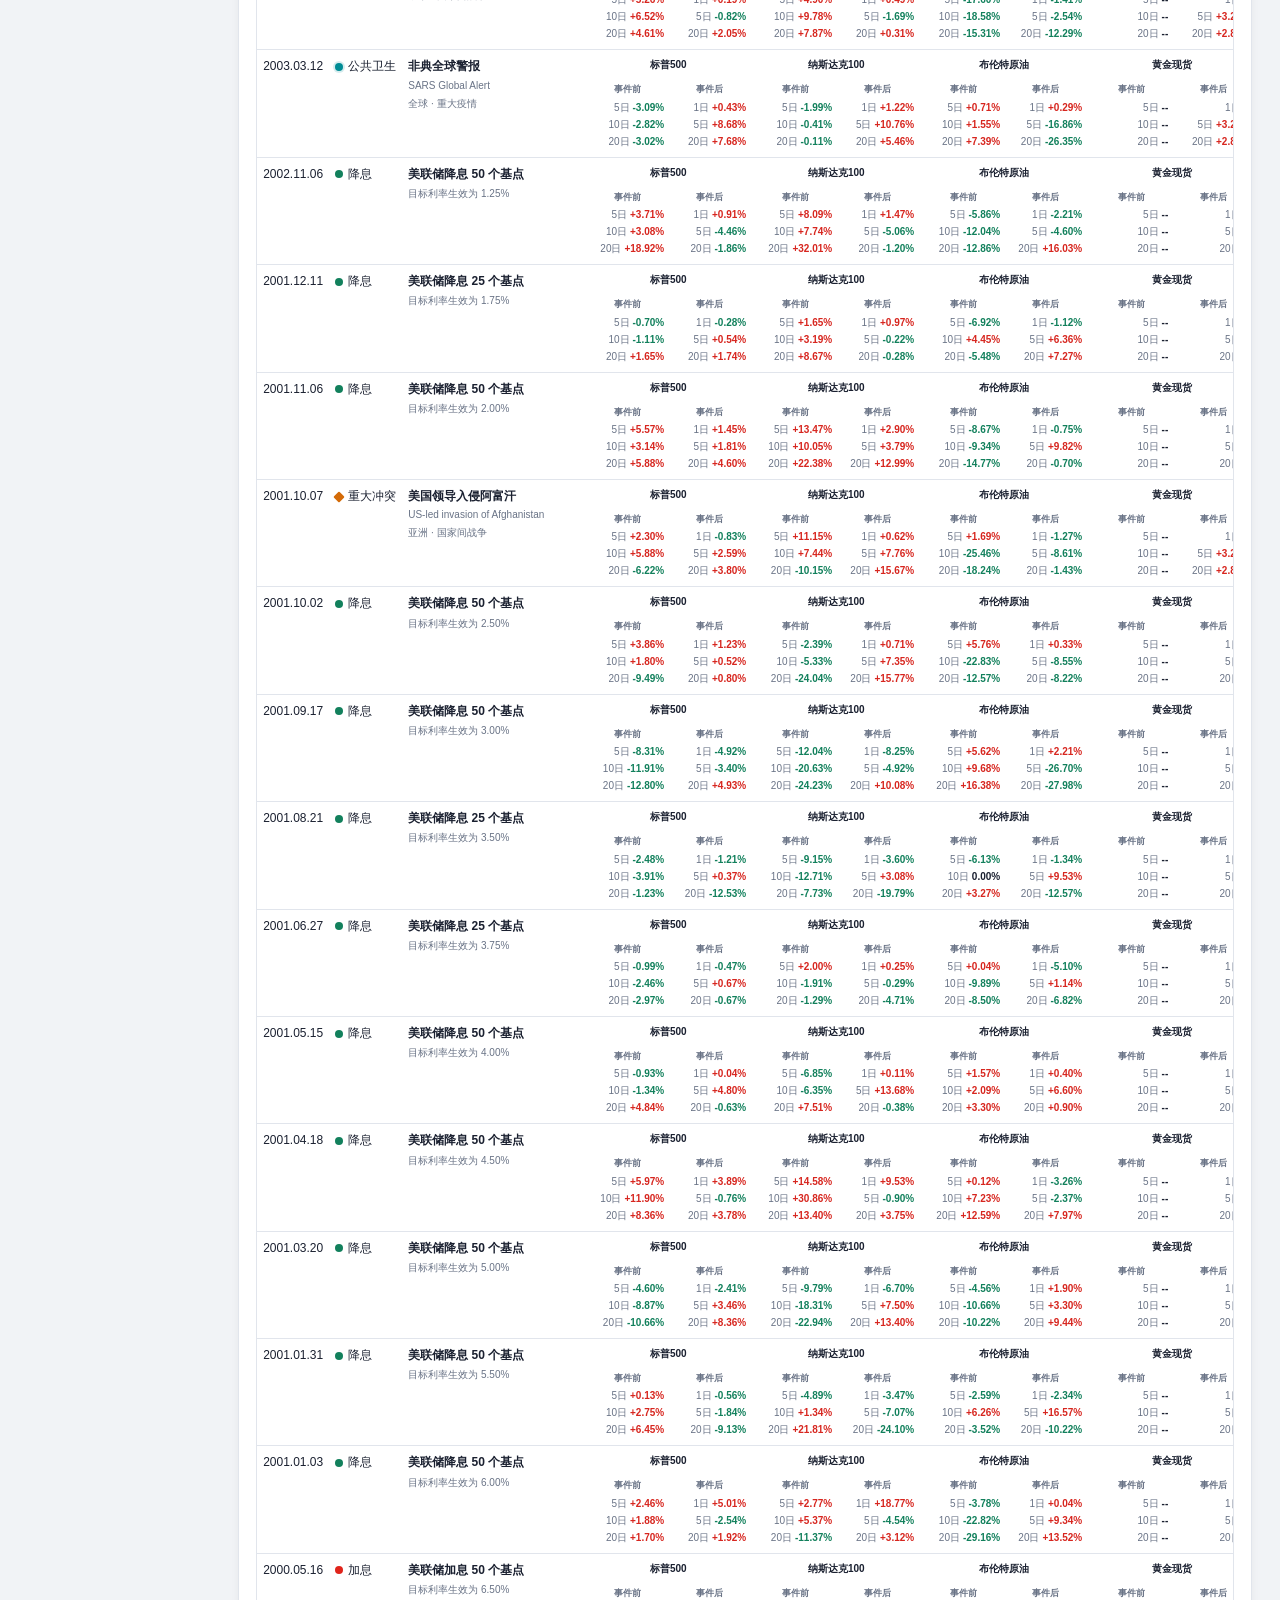
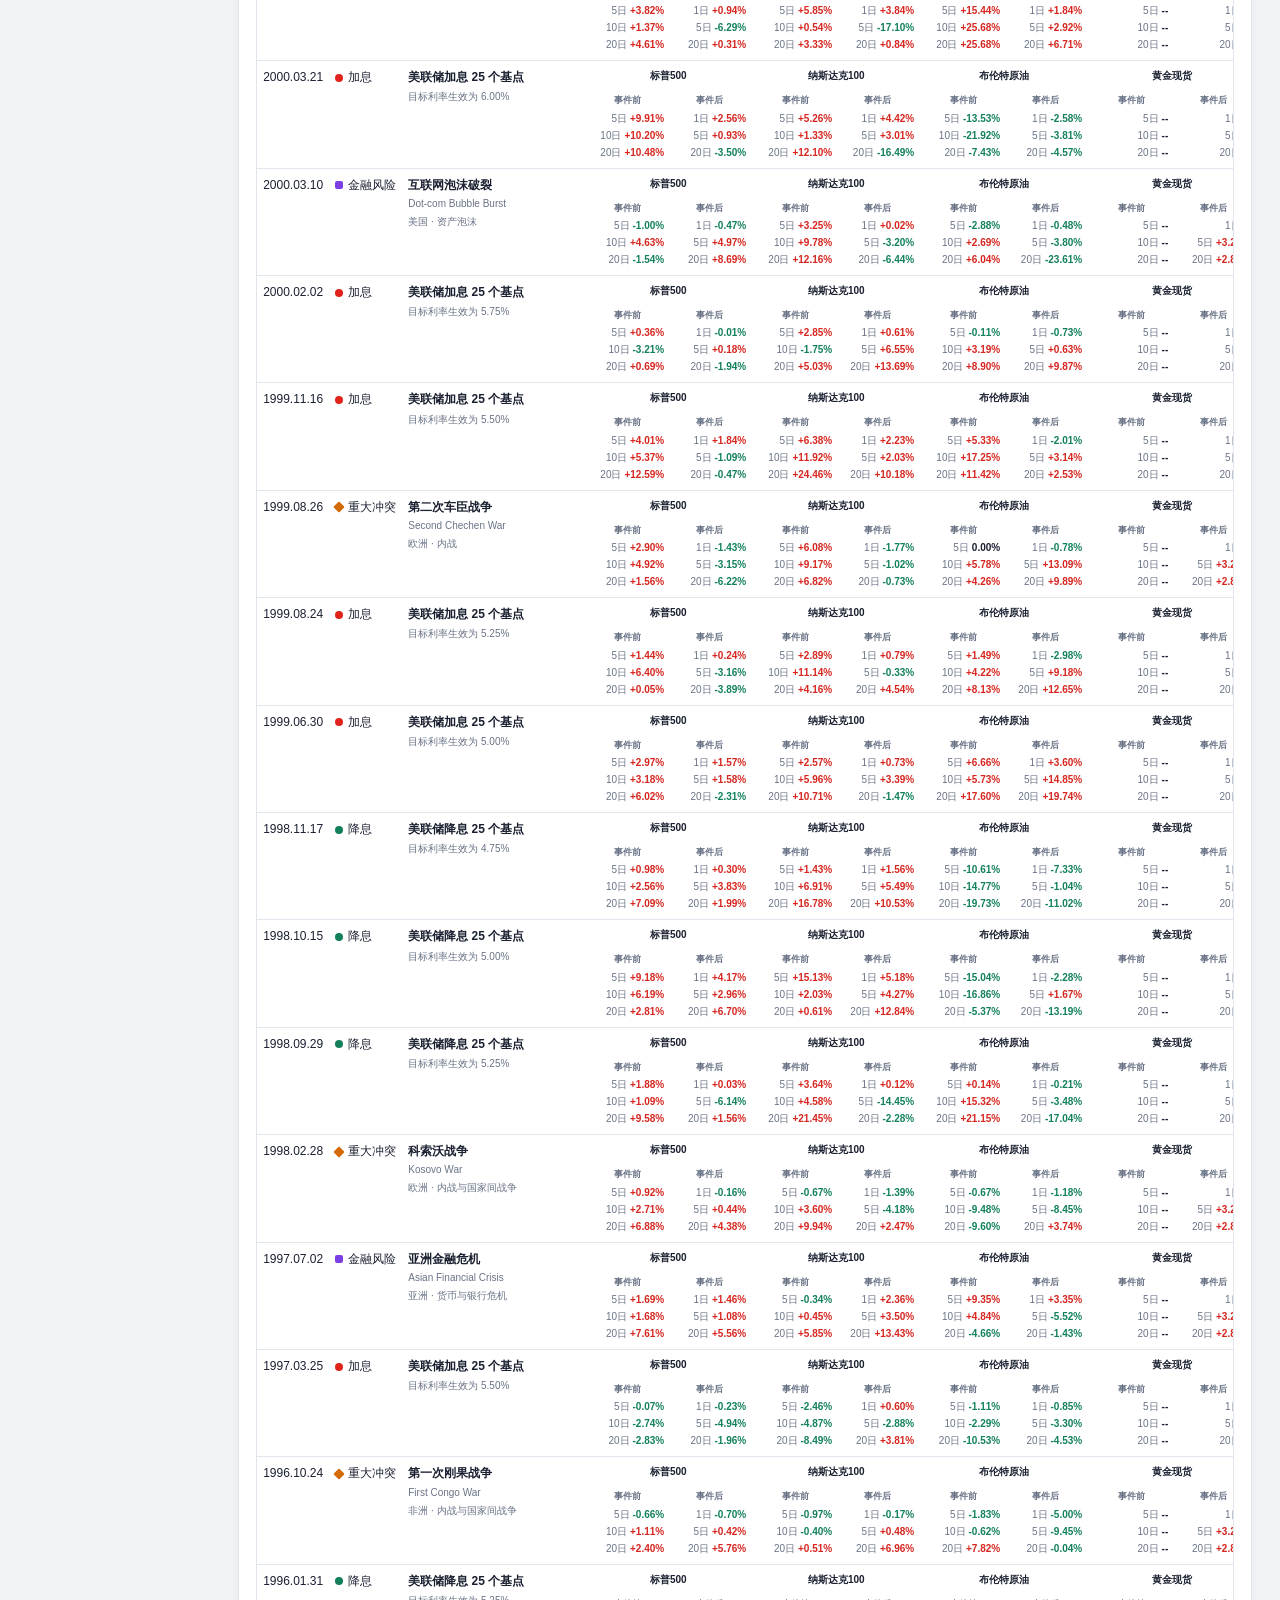
==== commit f49f2d2c: "Fix mobile news and chart zoom" ====
--- a/public/index.html
+++ b/public/index.html
@@ -2,7 +2,10 @@
 <html lang="zh-CN">
   <head>
     <meta charset="utf-8">
-    <meta name="viewport" content="width=device-width, initial-scale=1">
+    <meta
+      name="viewport"
+      content="width=device-width, initial-scale=1, maximum-scale=5, user-scalable=yes"
+    >
     <meta
       name="description"
       content="环球风险图谱：全球市场、利率、冲突、资源、公共卫生与系统性风险全景。"
@@ -65,7 +68,9 @@
         </header>
 
         <main id="overview">
-      <section class="control-bar" aria-label="图表筛选">
+          <div id="mobile-news-slot" class="mobile-news-slot"></div>
+
+          <section class="control-bar" aria-label="图表筛选">
         <div class="control-group range-control">
           <span class="control-label">观察区间</span>
           <div class="segmented" id="range-control">
@@ -165,7 +170,11 @@
               <span>区间涨幅</span>
               <strong id="sp500-change-large">--</strong>
             </div>
-            <button class="chart-reset" type="button" data-reset-chart="sp500">复位</button>
+            <div class="chart-controls" aria-label="图表缩放">
+              <button class="chart-tool" type="button" data-zoom-chart="sp500" data-zoom-direction="out" aria-label="缩小标普500图表">−</button>
+              <button class="chart-tool" type="button" data-zoom-chart="sp500" data-zoom-direction="in" aria-label="放大标普500图表">＋</button>
+              <button class="chart-reset" type="button" data-reset-chart="sp500">复位</button>
+            </div>
           </div>
           <div class="canvas-wrap">
             <canvas
@@ -188,7 +197,11 @@
               <span>区间涨幅</span>
               <strong id="nasdaq-change-large">--</strong>
             </div>
-            <button class="chart-reset" type="button" data-reset-chart="nasdaq100">复位</button>
+            <div class="chart-controls" aria-label="图表缩放">
+              <button class="chart-tool" type="button" data-zoom-chart="nasdaq100" data-zoom-direction="out" aria-label="缩小纳斯达克100图表">−</button>
+              <button class="chart-tool" type="button" data-zoom-chart="nasdaq100" data-zoom-direction="in" aria-label="放大纳斯达克100图表">＋</button>
+              <button class="chart-reset" type="button" data-reset-chart="nasdaq100">复位</button>
+            </div>
           </div>
           <div class="canvas-wrap">
             <canvas
@@ -211,7 +224,11 @@
               <span>区间涨幅</span>
               <strong id="brent-change-large">--</strong>
             </div>
-            <button class="chart-reset" type="button" data-reset-chart="brent">复位</button>
+            <div class="chart-controls" aria-label="图表缩放">
+              <button class="chart-tool" type="button" data-zoom-chart="brent" data-zoom-direction="out" aria-label="缩小布伦特原油图表">−</button>
+              <button class="chart-tool" type="button" data-zoom-chart="brent" data-zoom-direction="in" aria-label="放大布伦特原油图表">＋</button>
+              <button class="chart-reset" type="button" data-reset-chart="brent">复位</button>
+            </div>
           </div>
           <div class="canvas-wrap">
             <canvas
@@ -234,7 +251,11 @@
               <span>区间涨幅</span>
               <strong id="gold-change-large">--</strong>
             </div>
-            <button class="chart-reset" type="button" data-reset-chart="gold">复位</button>
+            <div class="chart-controls" aria-label="图表缩放">
+              <button class="chart-tool" type="button" data-zoom-chart="gold" data-zoom-direction="out" aria-label="缩小黄金现货图表">−</button>
+              <button class="chart-tool" type="button" data-zoom-chart="gold" data-zoom-direction="in" aria-label="放大黄金现货图表">＋</button>
+              <button class="chart-reset" type="button" data-reset-chart="gold">复位</button>
+            </div>
           </div>
           <div class="canvas-wrap">
             <canvas
@@ -270,7 +291,11 @@
                 <strong id="csi300-period">--</strong>
               </span>
             </div>
-            <button class="chart-reset" type="button" data-reset-chart="china">复位</button>
+            <div class="chart-controls" aria-label="图表缩放">
+              <button class="chart-tool" type="button" data-zoom-chart="china" data-zoom-direction="out" aria-label="缩小中国主要股指图表">−</button>
+              <button class="chart-tool" type="button" data-zoom-chart="china" data-zoom-direction="in" aria-label="放大中国主要股指图表">＋</button>
+              <button class="chart-reset" type="button" data-reset-chart="china">复位</button>
+            </div>
           </div>
           <div class="canvas-wrap chart-canvas-tall">
             <canvas
--- a/public/styles.css
+++ b/public/styles.css
@@ -366,6 +366,10 @@
   min-width: 0;
 }
 
+.mobile-news-slot:empty {
+  display: none;
+}
+
 .topbar {
   position: sticky;
   z-index: 5;
@@ -926,6 +930,33 @@
   color: #fff;
 }
 
+.chart-controls {
+  display: flex;
+  align-items: center;
+  justify-content: flex-end;
+  gap: 4px;
+}
+
+.chart-tool {
+  display: grid;
+  width: 28px;
+  height: 28px;
+  place-items: center;
+  border: 1px solid var(--border);
+  border-radius: 6px;
+  background: var(--surface);
+  color: var(--text);
+  cursor: pointer;
+  font-size: 16px;
+  font-weight: 600;
+  line-height: 1;
+}
+
+.chart-tool:hover {
+  border-color: var(--border-strong);
+  background: var(--surface-hover);
+}
+
 .canvas-wrap {
   position: relative;
   width: 100%;
@@ -1408,7 +1439,20 @@
   }
 
   .sidebar-news {
-    display: none;
+    display: flex;
+    min-height: 150px;
+    max-height: 230px;
+    flex: none;
+    margin-top: 10px;
+    padding-top: 10px;
+  }
+
+  .sidebar-news-window {
+    max-height: 150px;
+  }
+
+  .mobile-news-slot {
+    margin-bottom: 10px;
   }
 
   .topbar {
@@ -1533,12 +1577,10 @@
     justify-items: start;
   }
 
-  .chart-heading .chart-reset {
-    grid-column: 2;
-    grid-row: 2;
-    align-self: center;
-    font-size: 12px;
-    font-weight: 600;
+  .chart-heading .chart-controls {
+    grid-column: 1 / -1;
+    grid-row: 3;
+    justify-content: flex-start;
   }
 
   .chart-panel[data-market="china"] .china-heading-metrics {
@@ -1546,9 +1588,15 @@
     grid-row: 2;
   }
 
-  .chart-panel[data-market="china"] .chart-reset {
-    grid-column: 2;
-    grid-row: 1;
+  .chart-panel[data-market="china"] .chart-controls {
+    grid-column: 1 / -1;
+    grid-row: 3;
+  }
+
+  .chart-tool {
+    width: 36px;
+    height: 36px;
+    font-size: 18px;
   }
 
   .canvas-wrap,
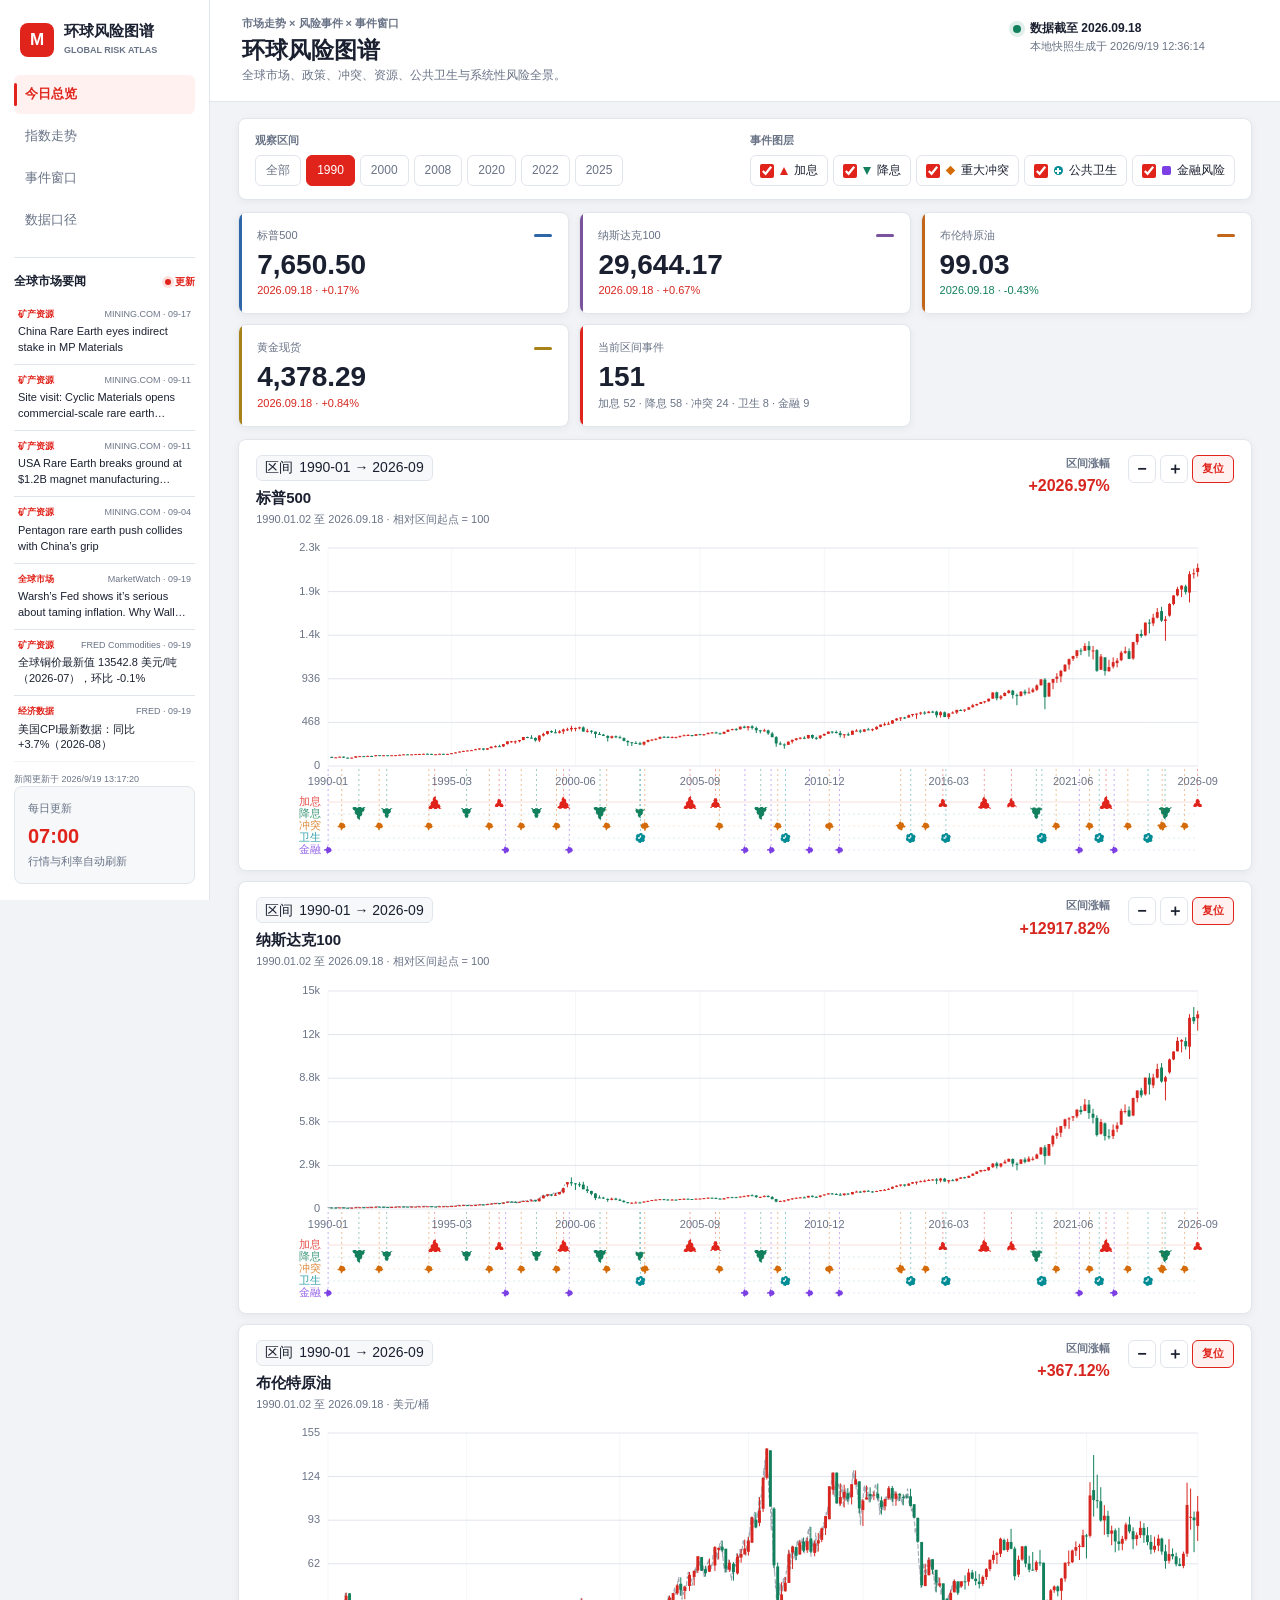
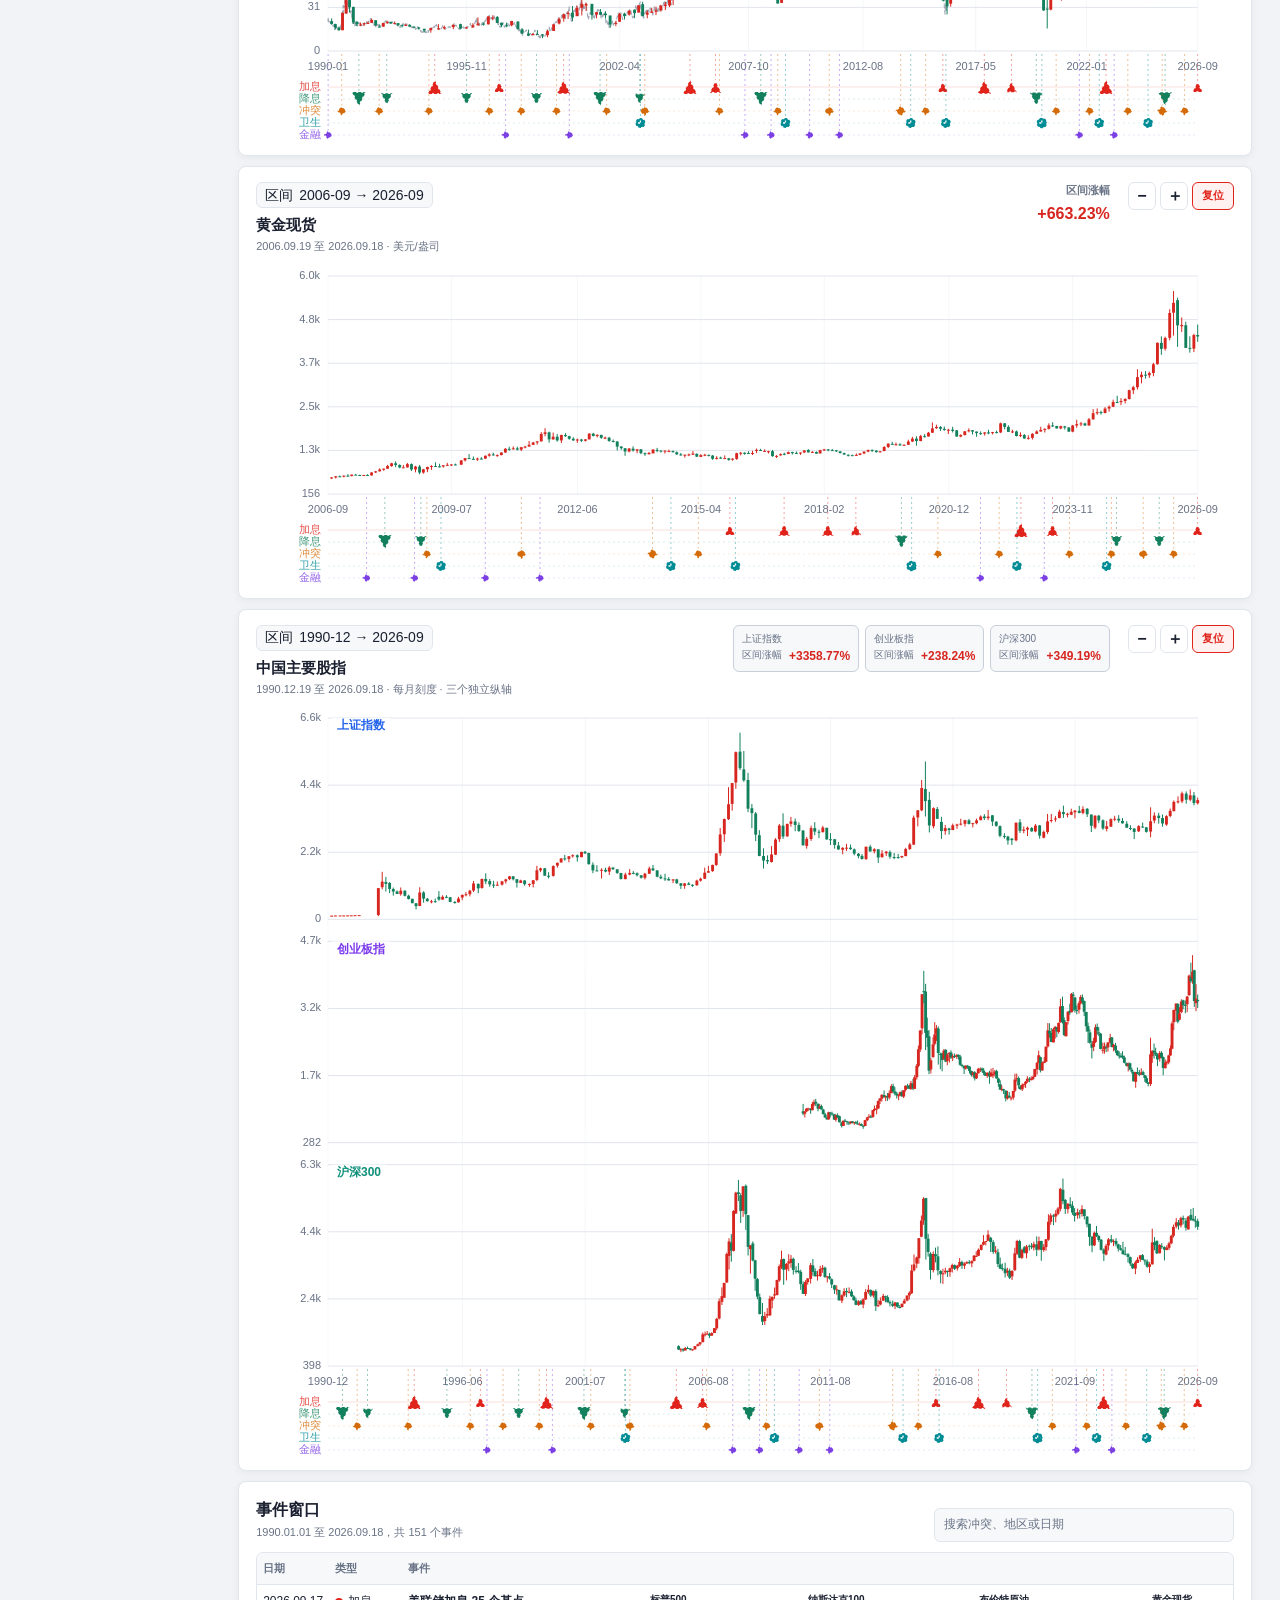
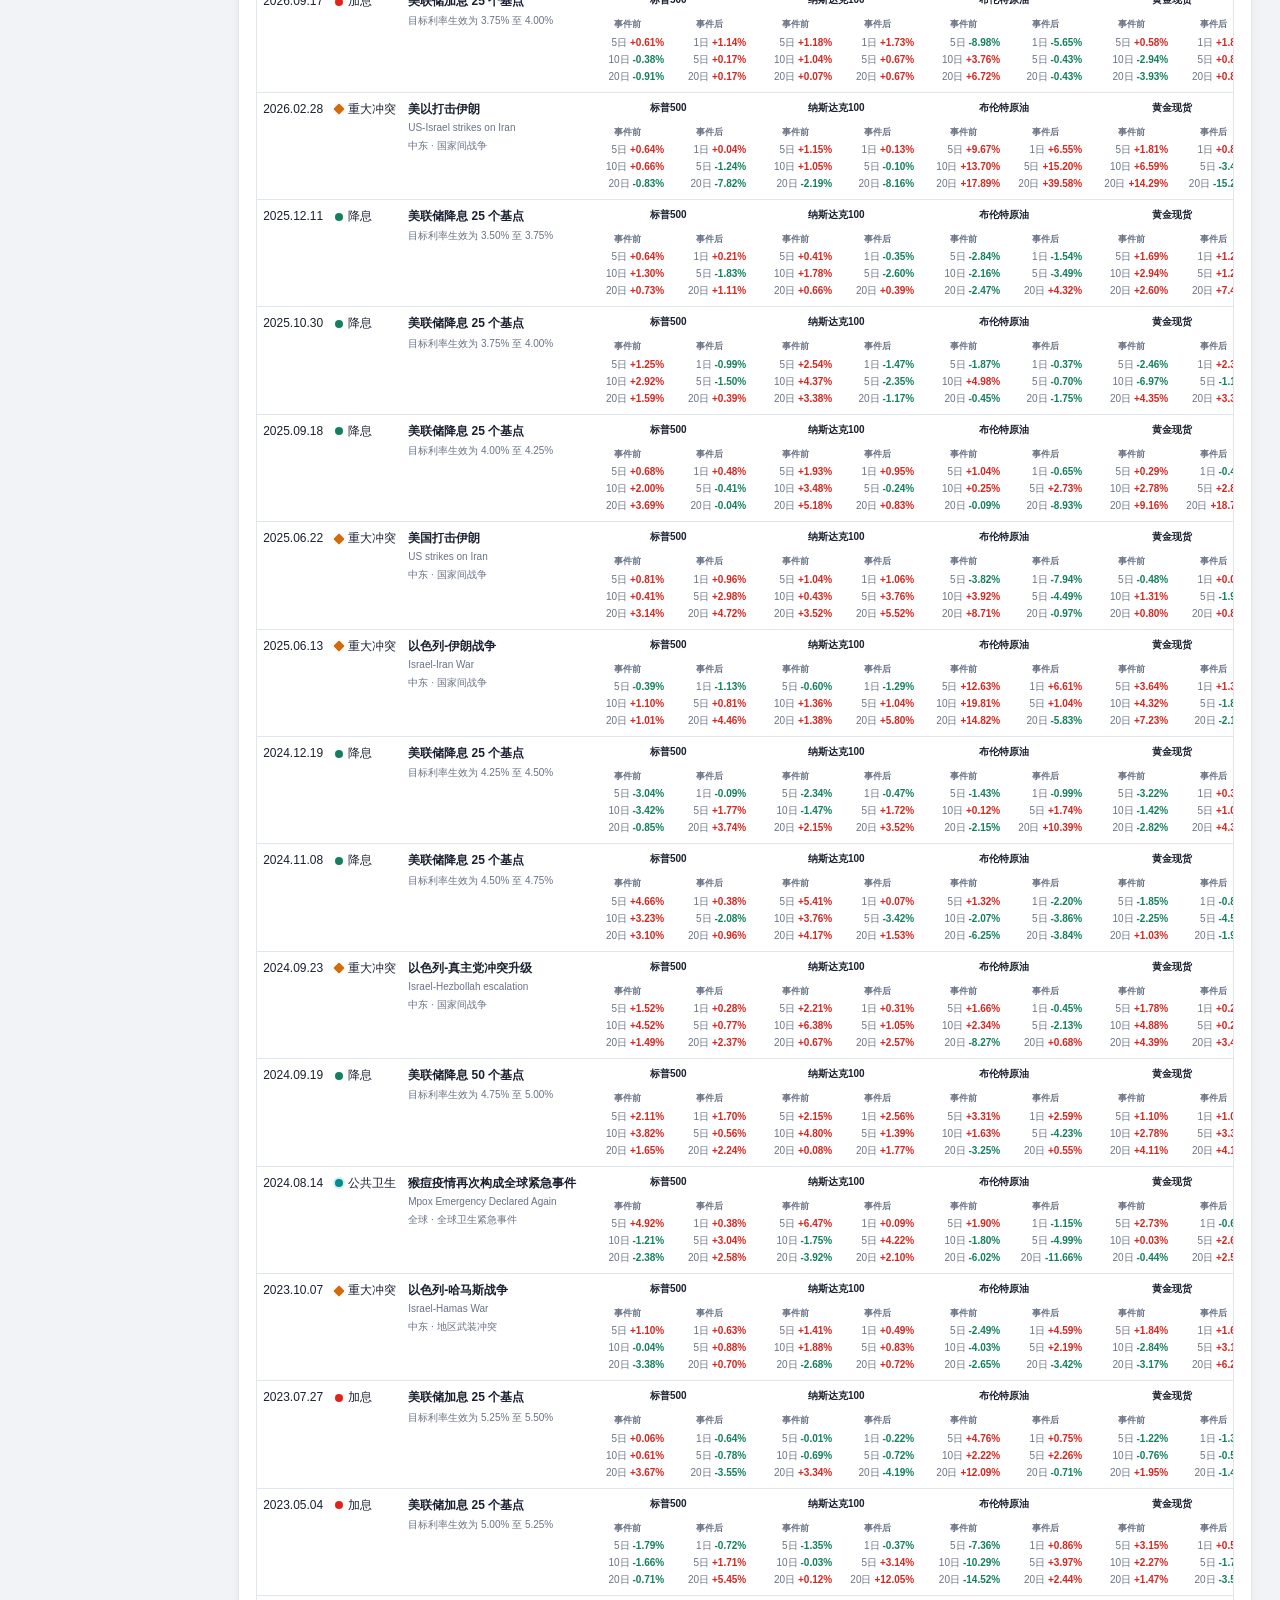
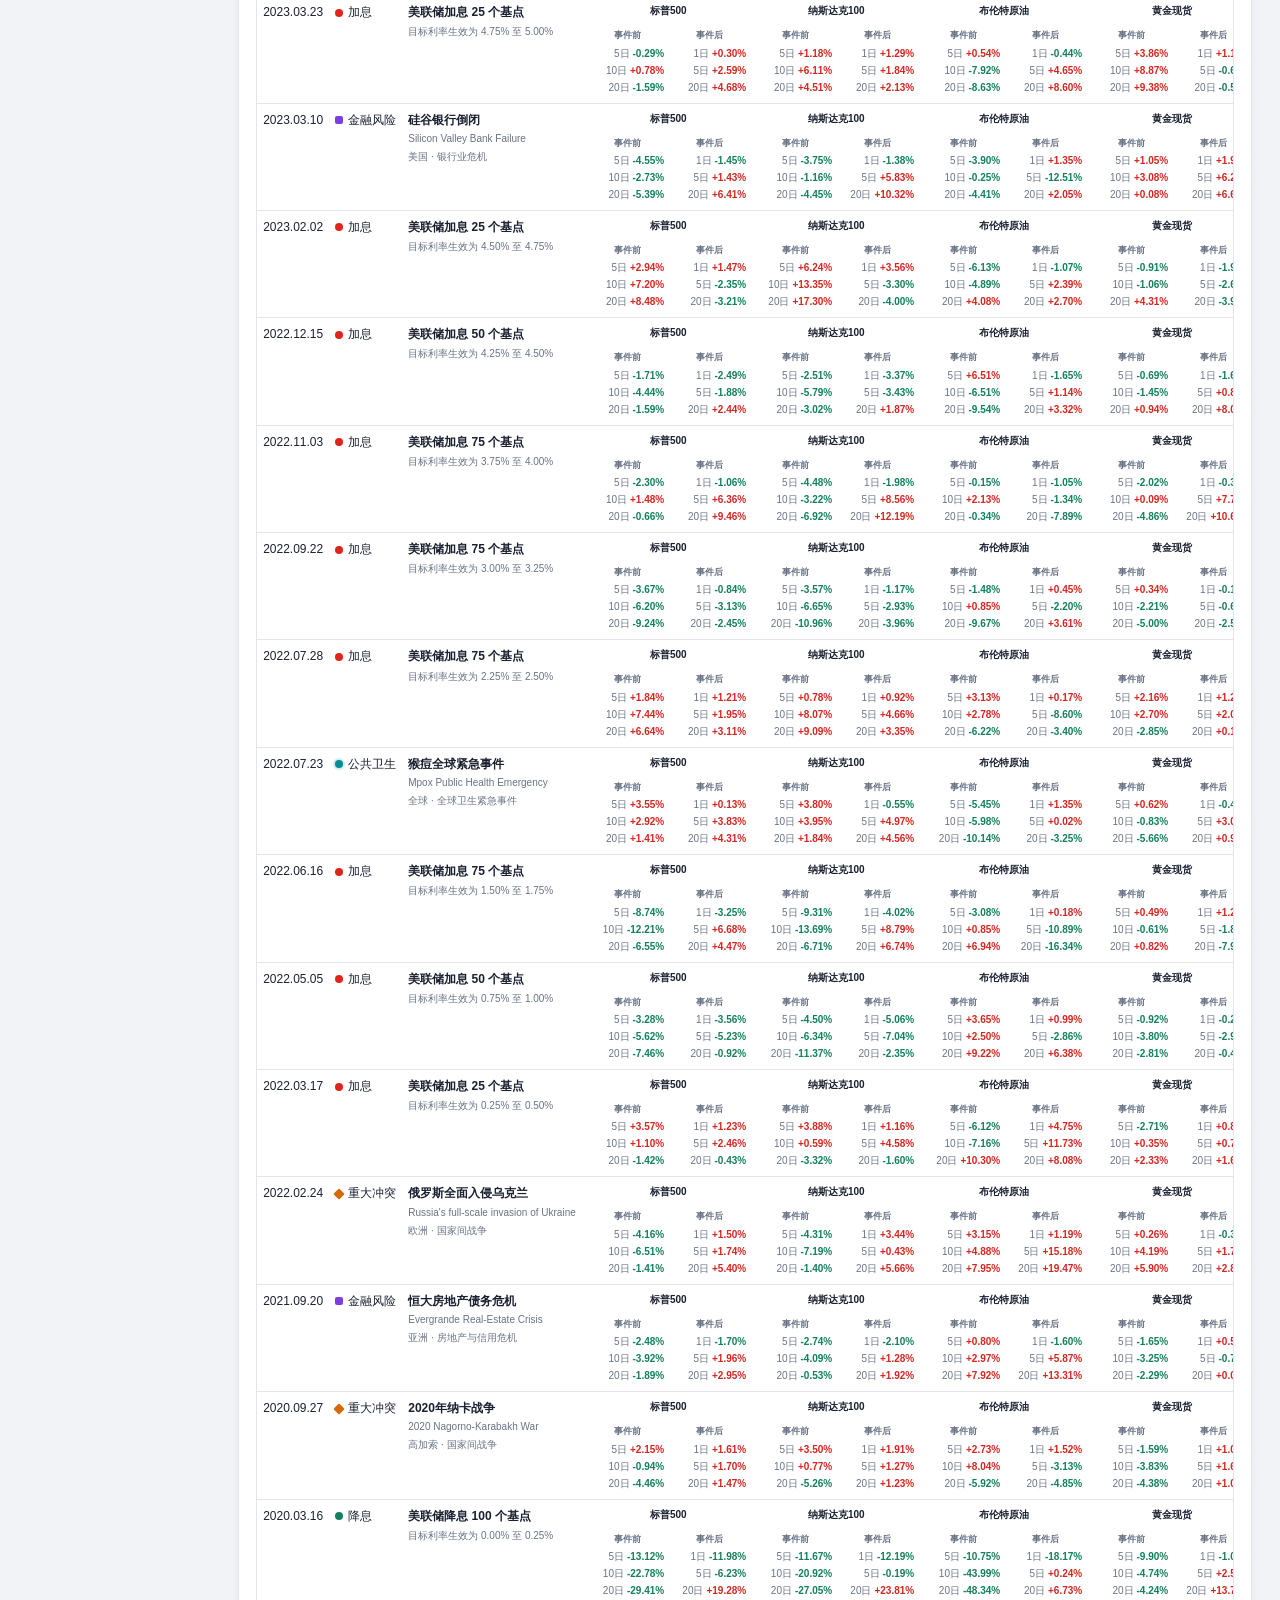
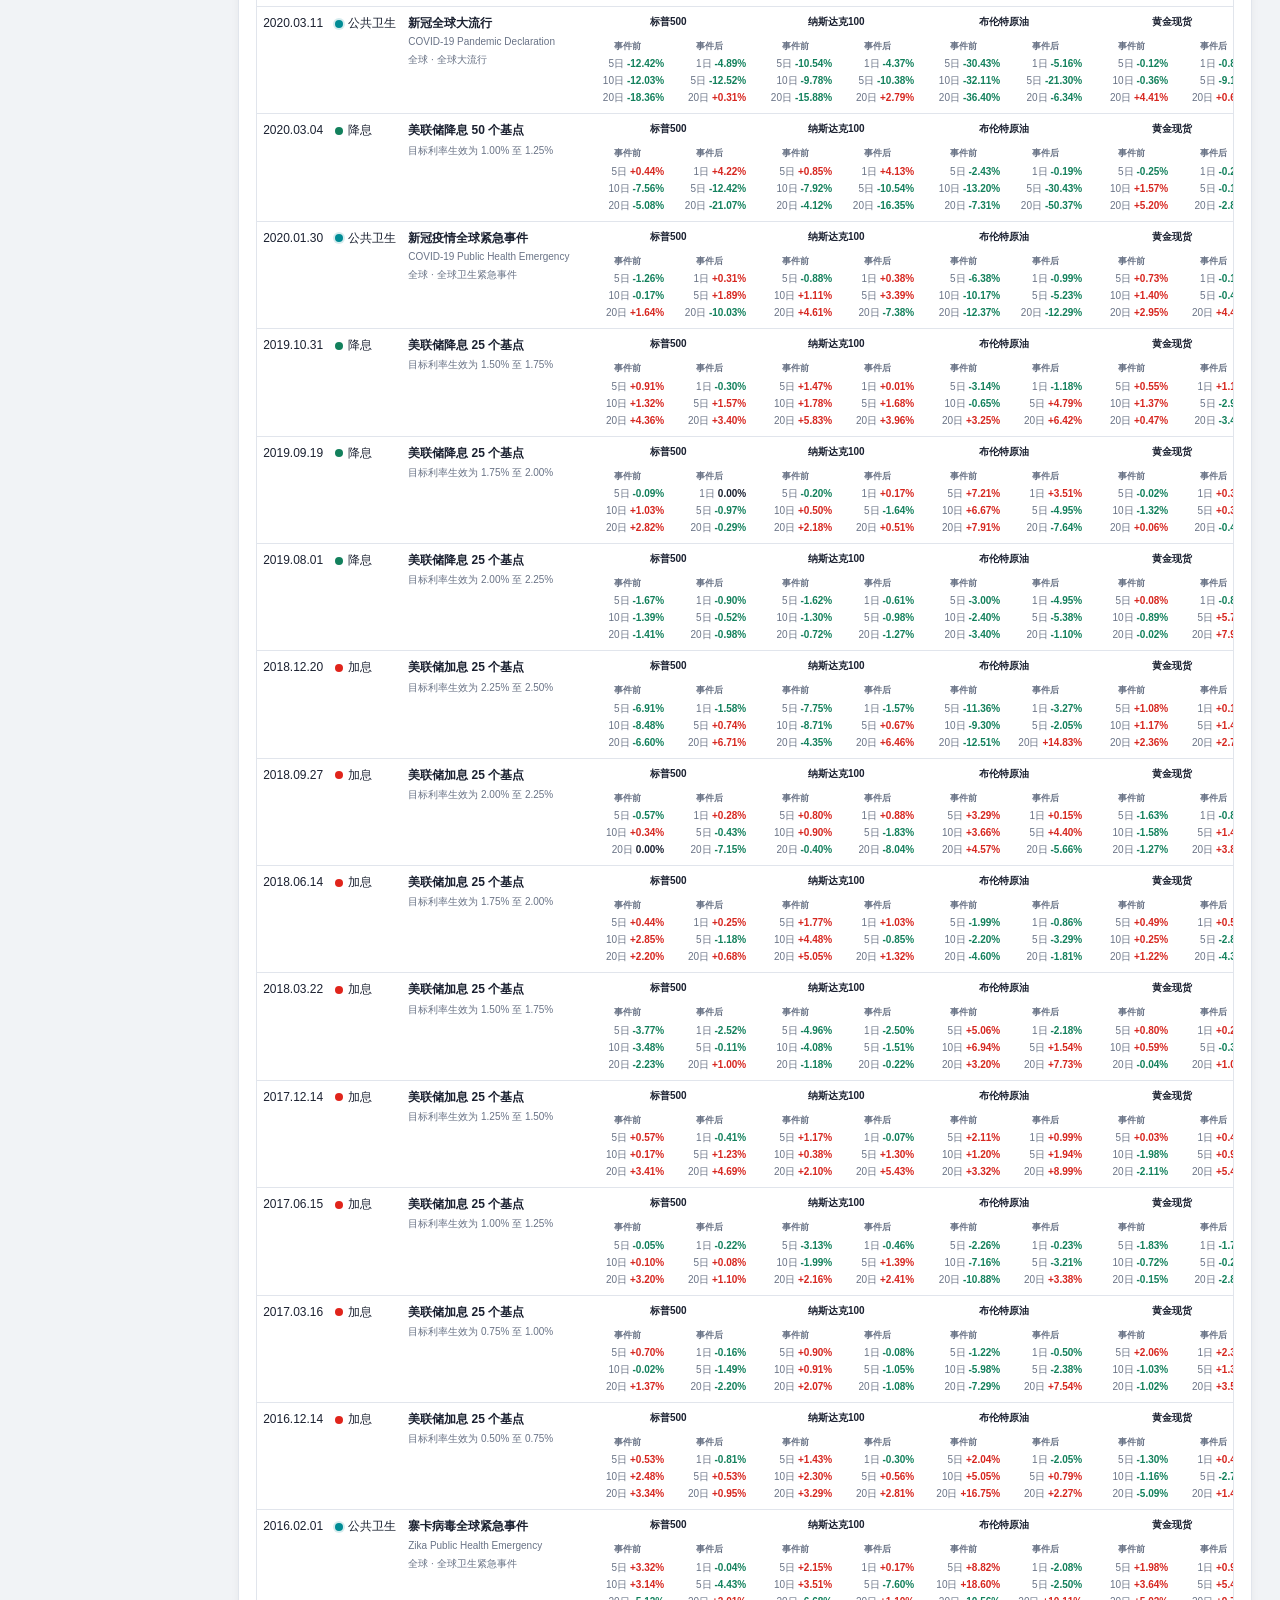
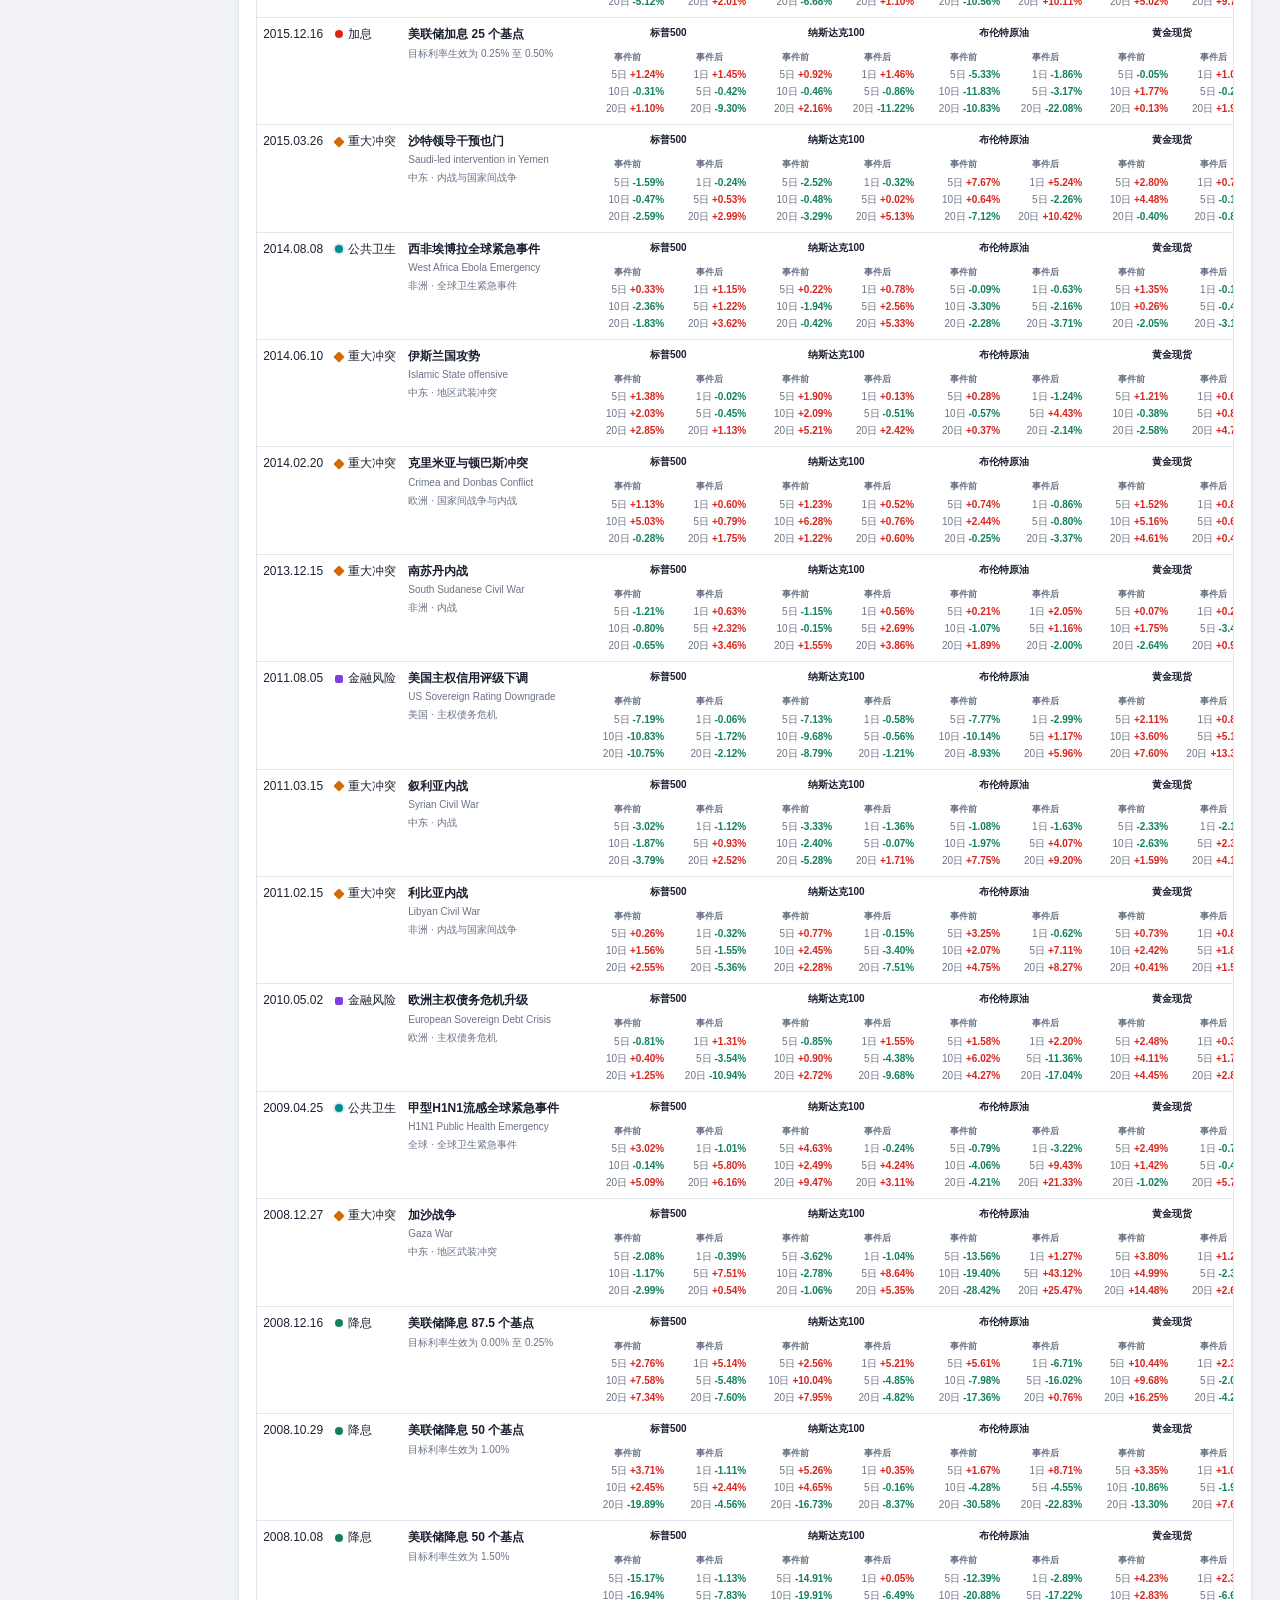
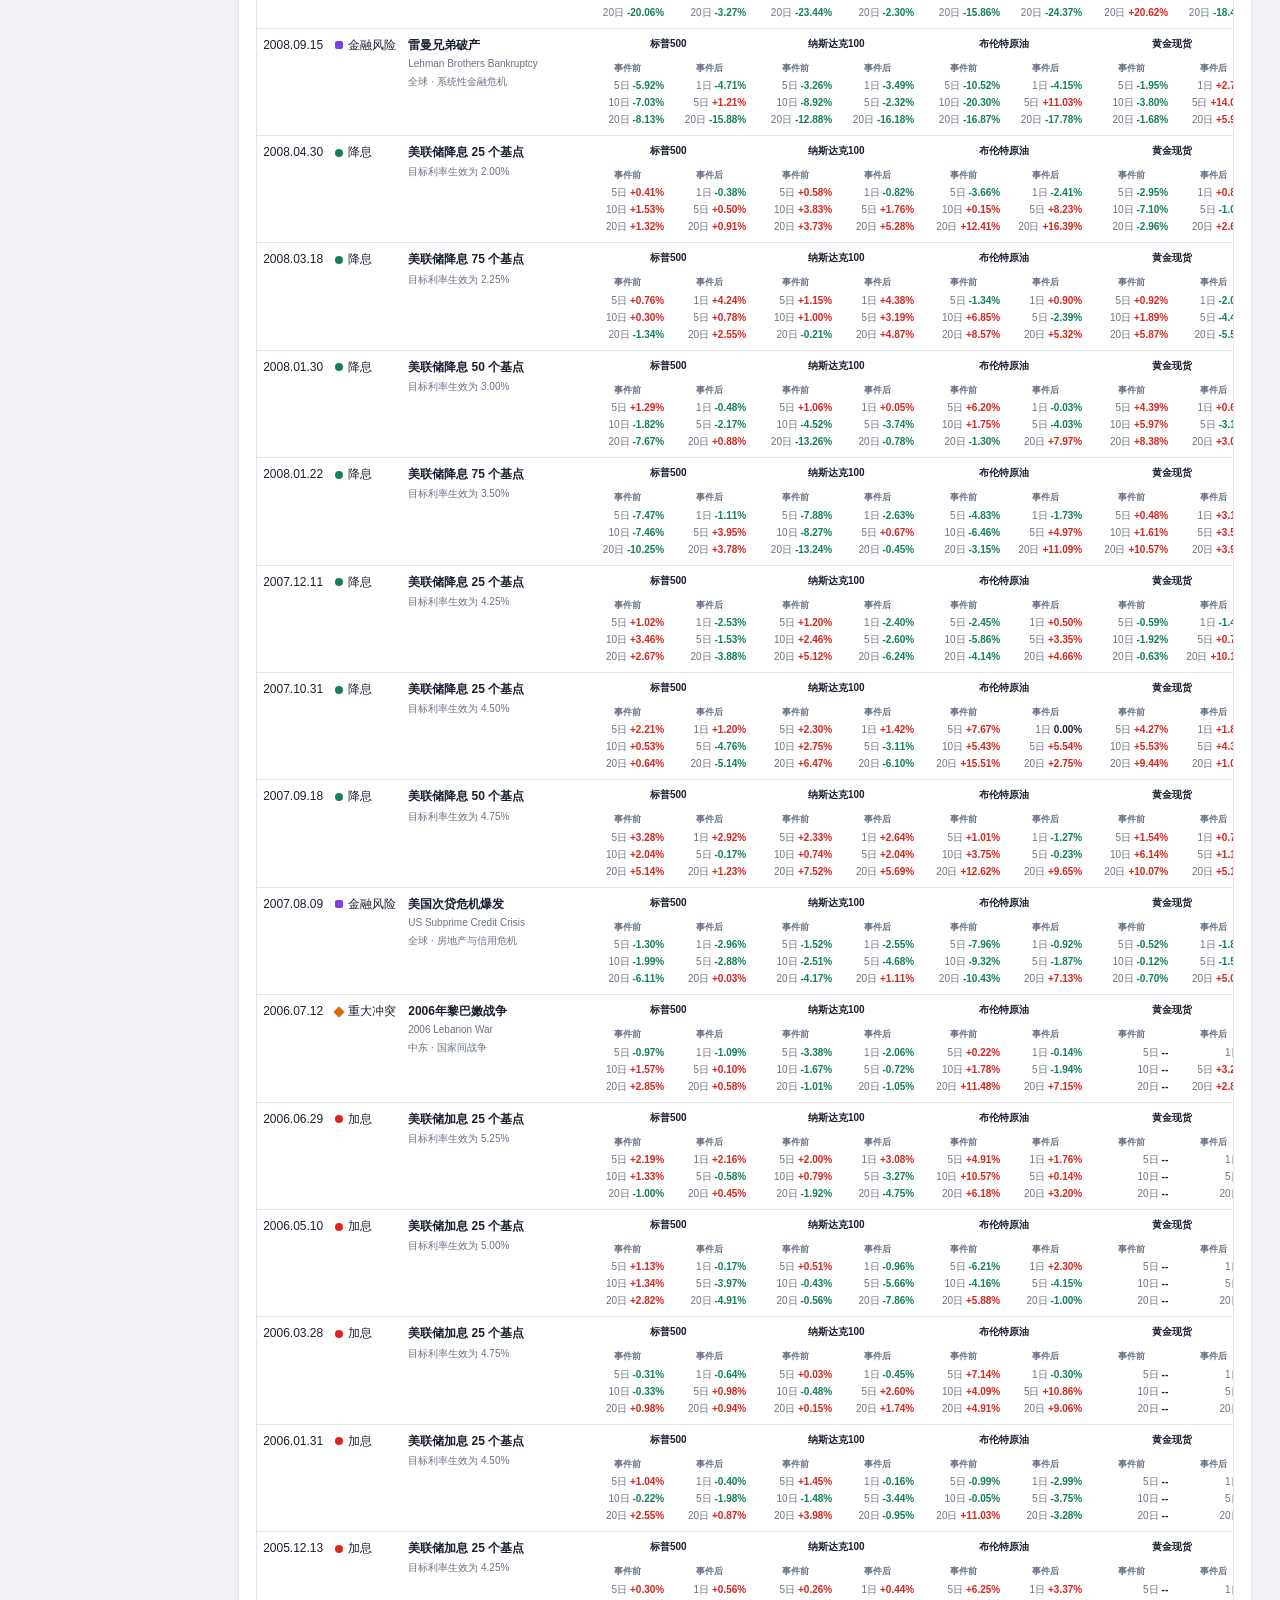
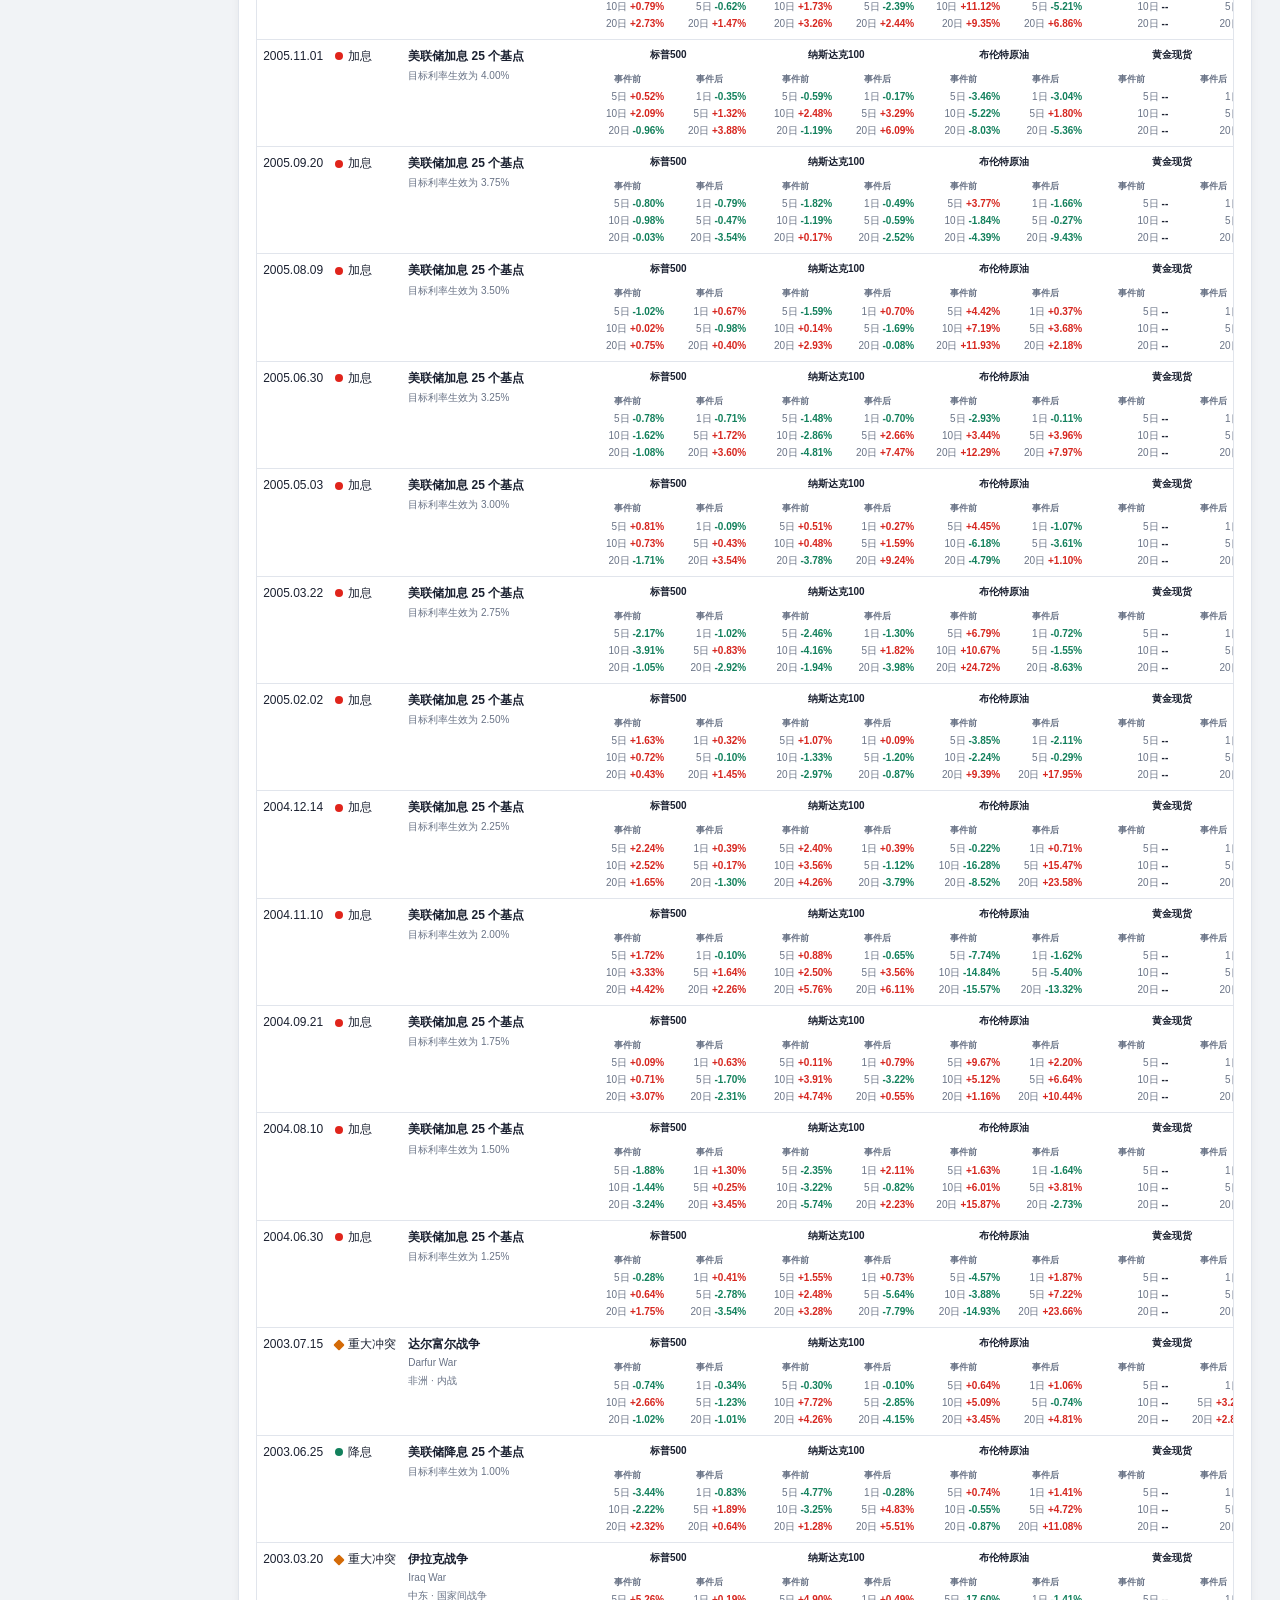
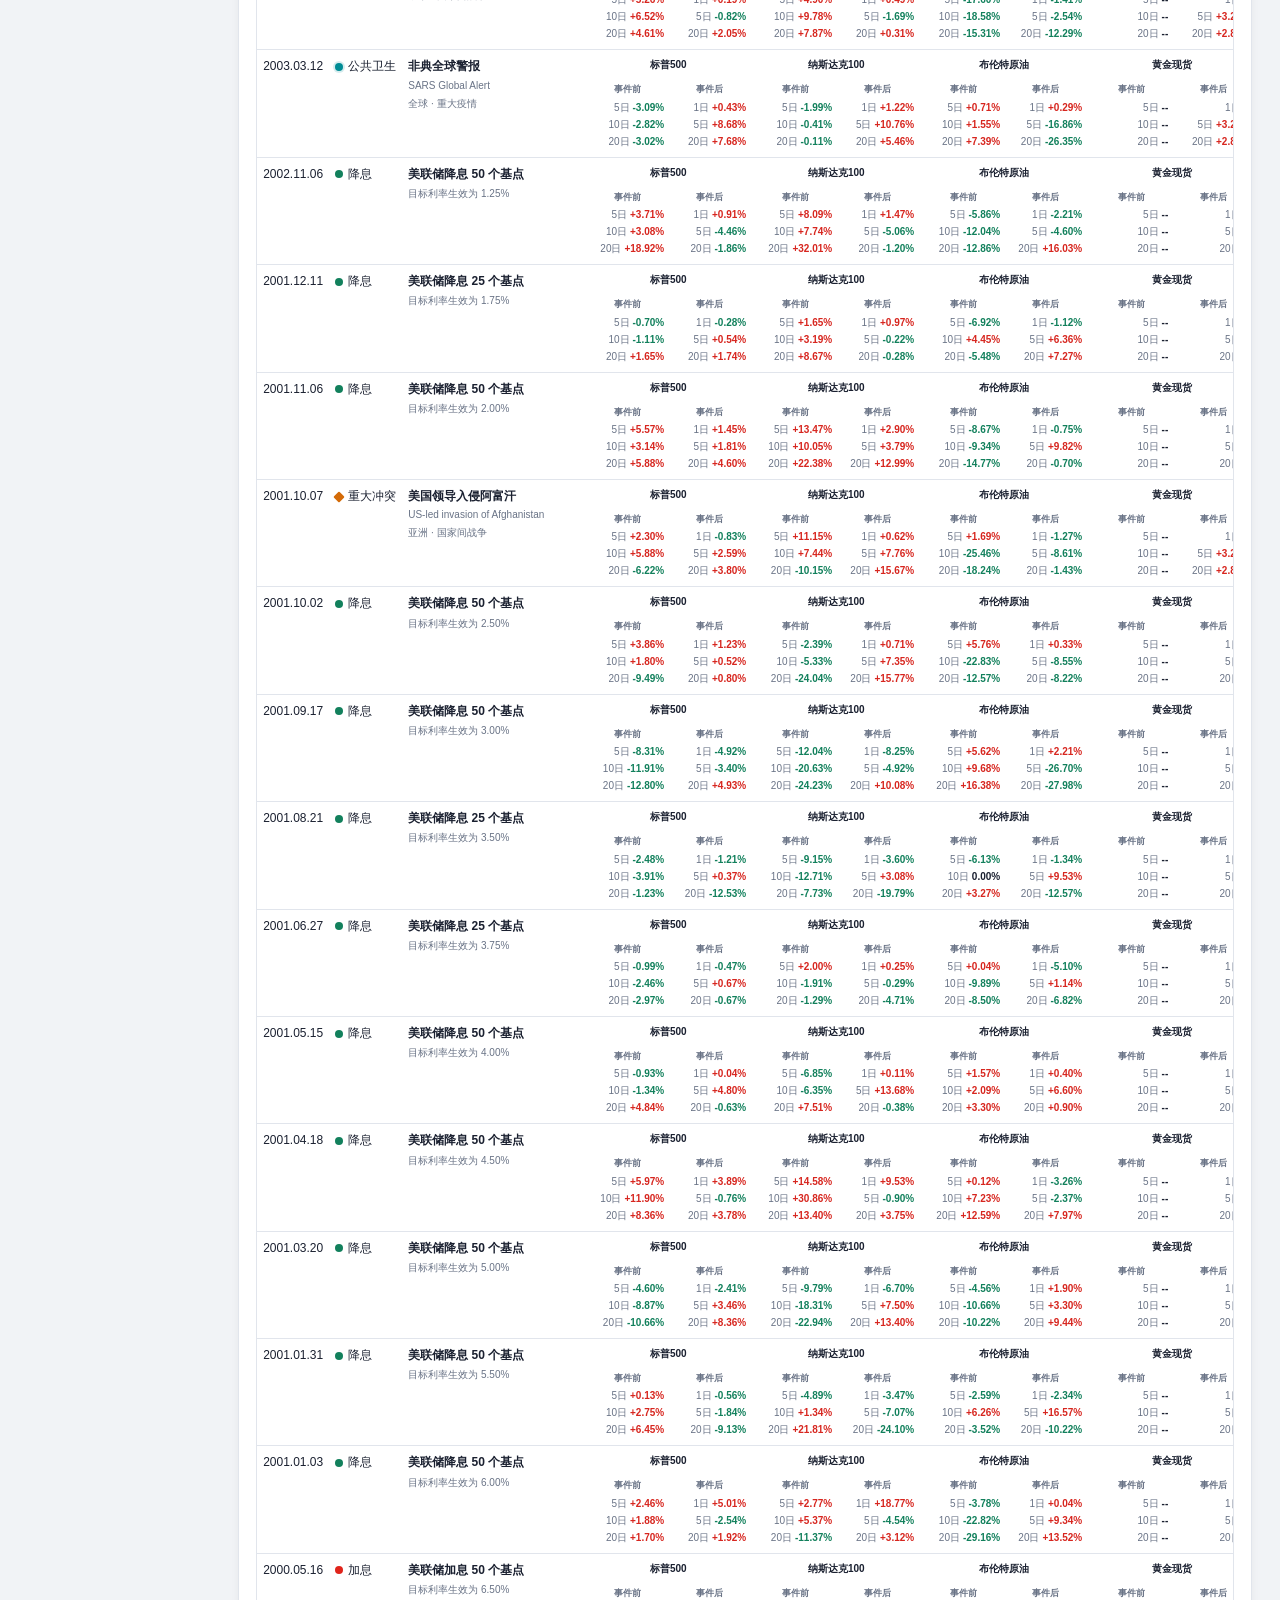
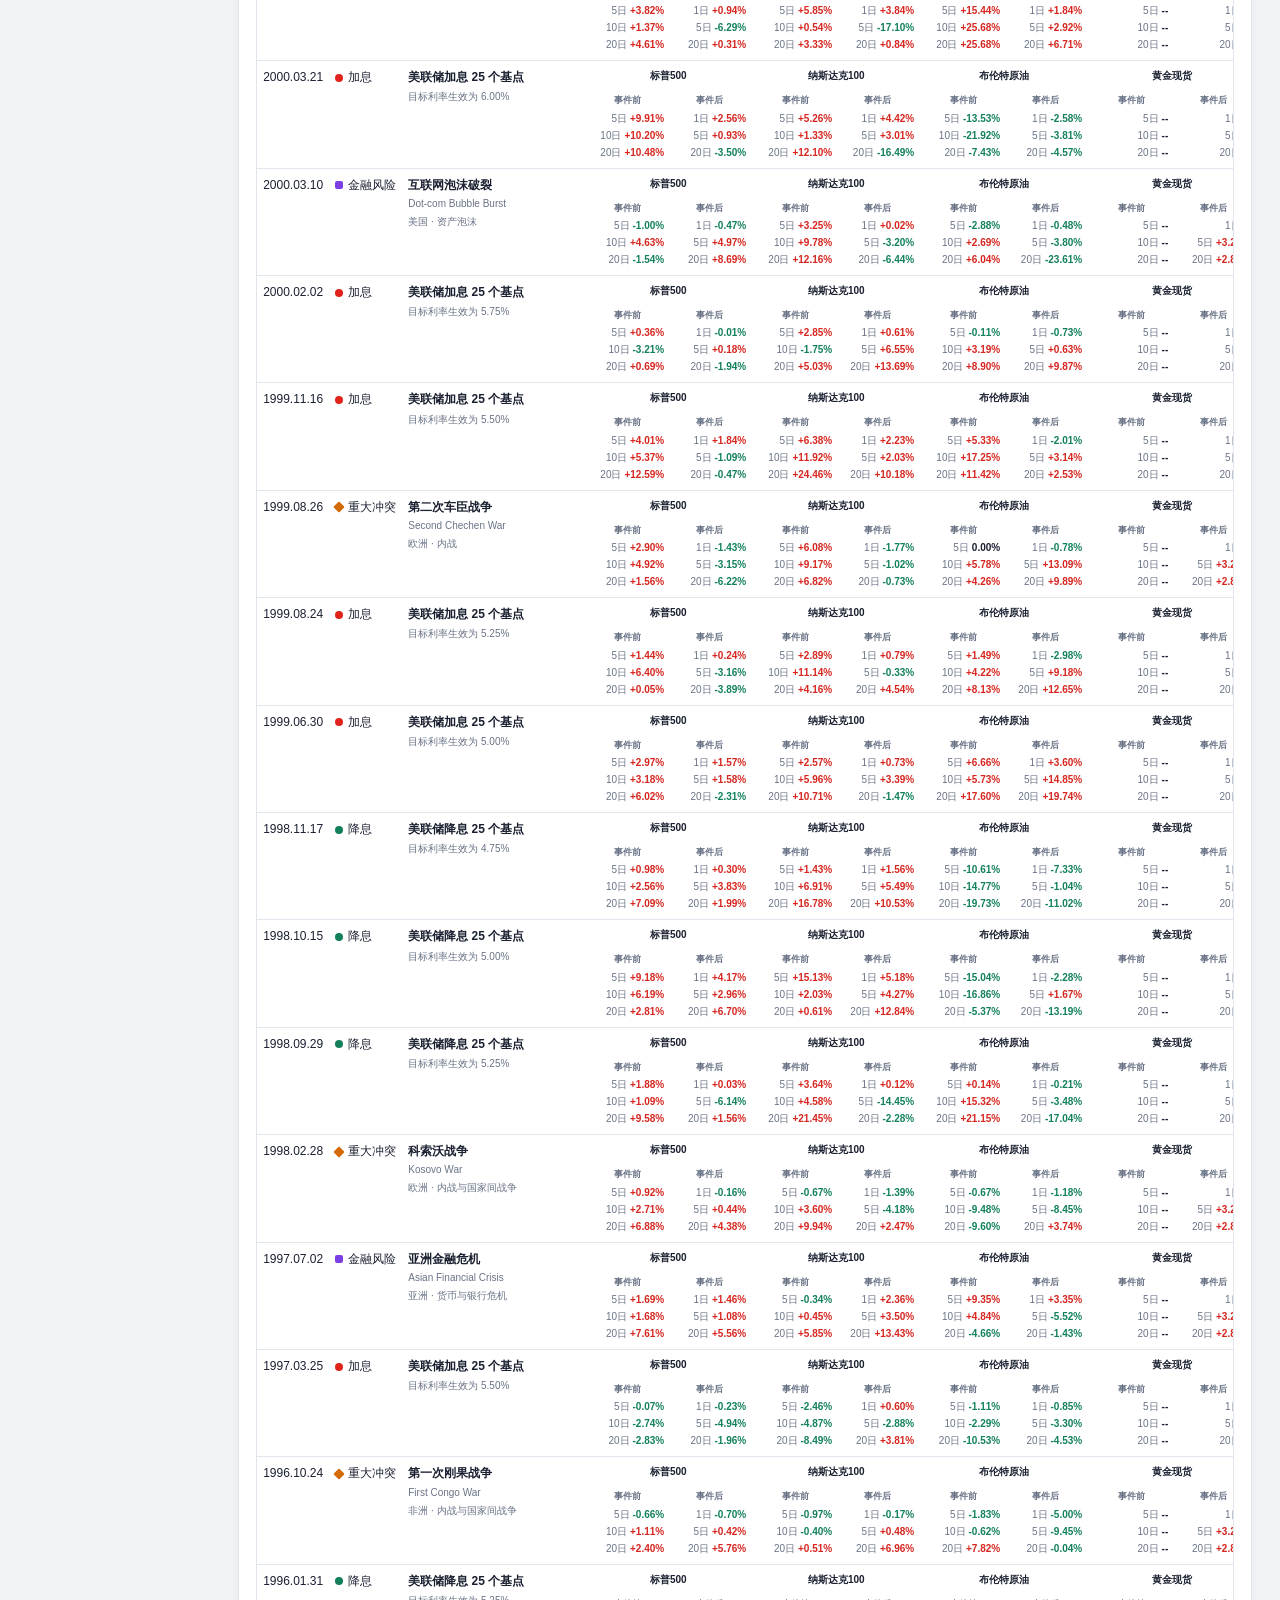
==== commit 0a62b83a: "Refine header tagline" ====
--- a/public/index.html
+++ b/public/index.html
@@ -52,7 +52,7 @@
       <div class="workspace">
         <header class="topbar">
           <div class="header-copy">
-            <p class="eyebrow">美联储政策 × 重大军事冲突 × 美国主要指数</p>
+            <p class="eyebrow">市场走势 × 风险事件 × 事件窗口</p>
             <h1>环球风险图谱</h1>
             <p class="header-summary">
               全球市场、政策、冲突、资源、公共卫生与系统性风险全景。
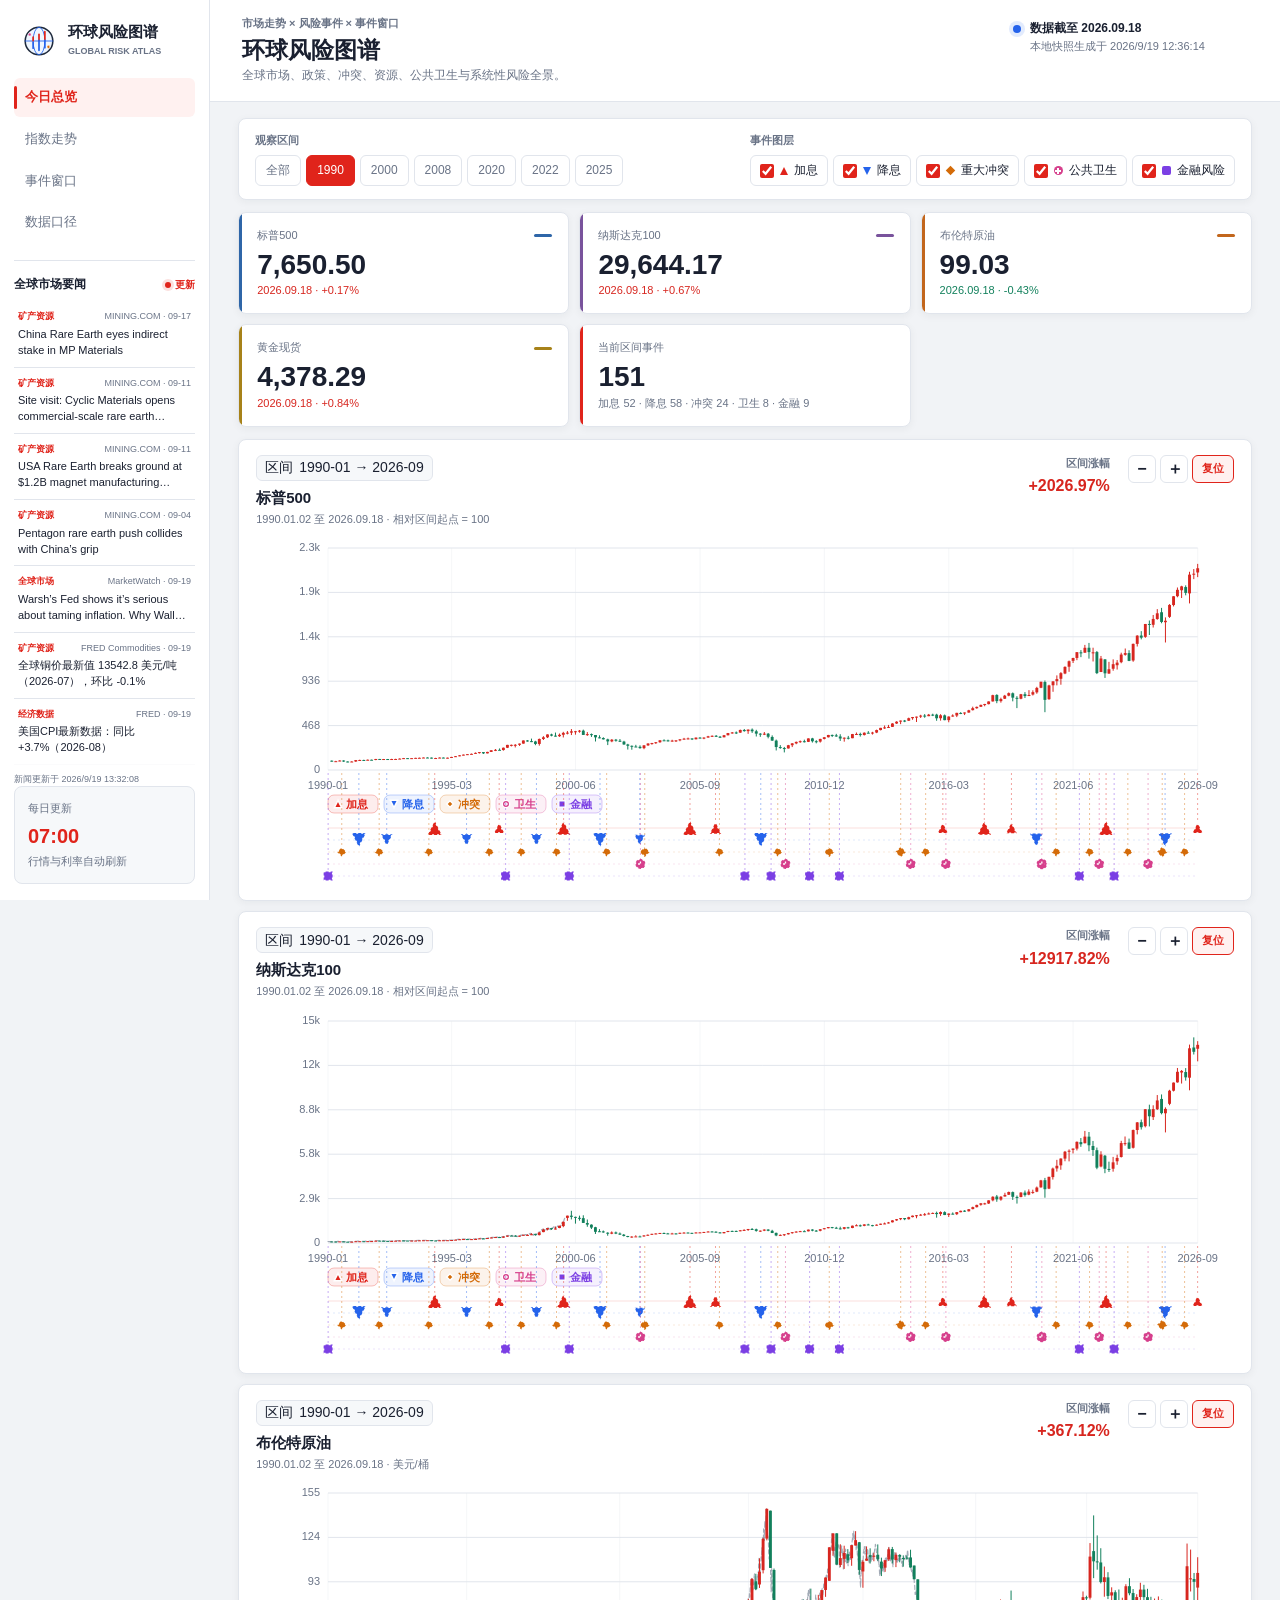
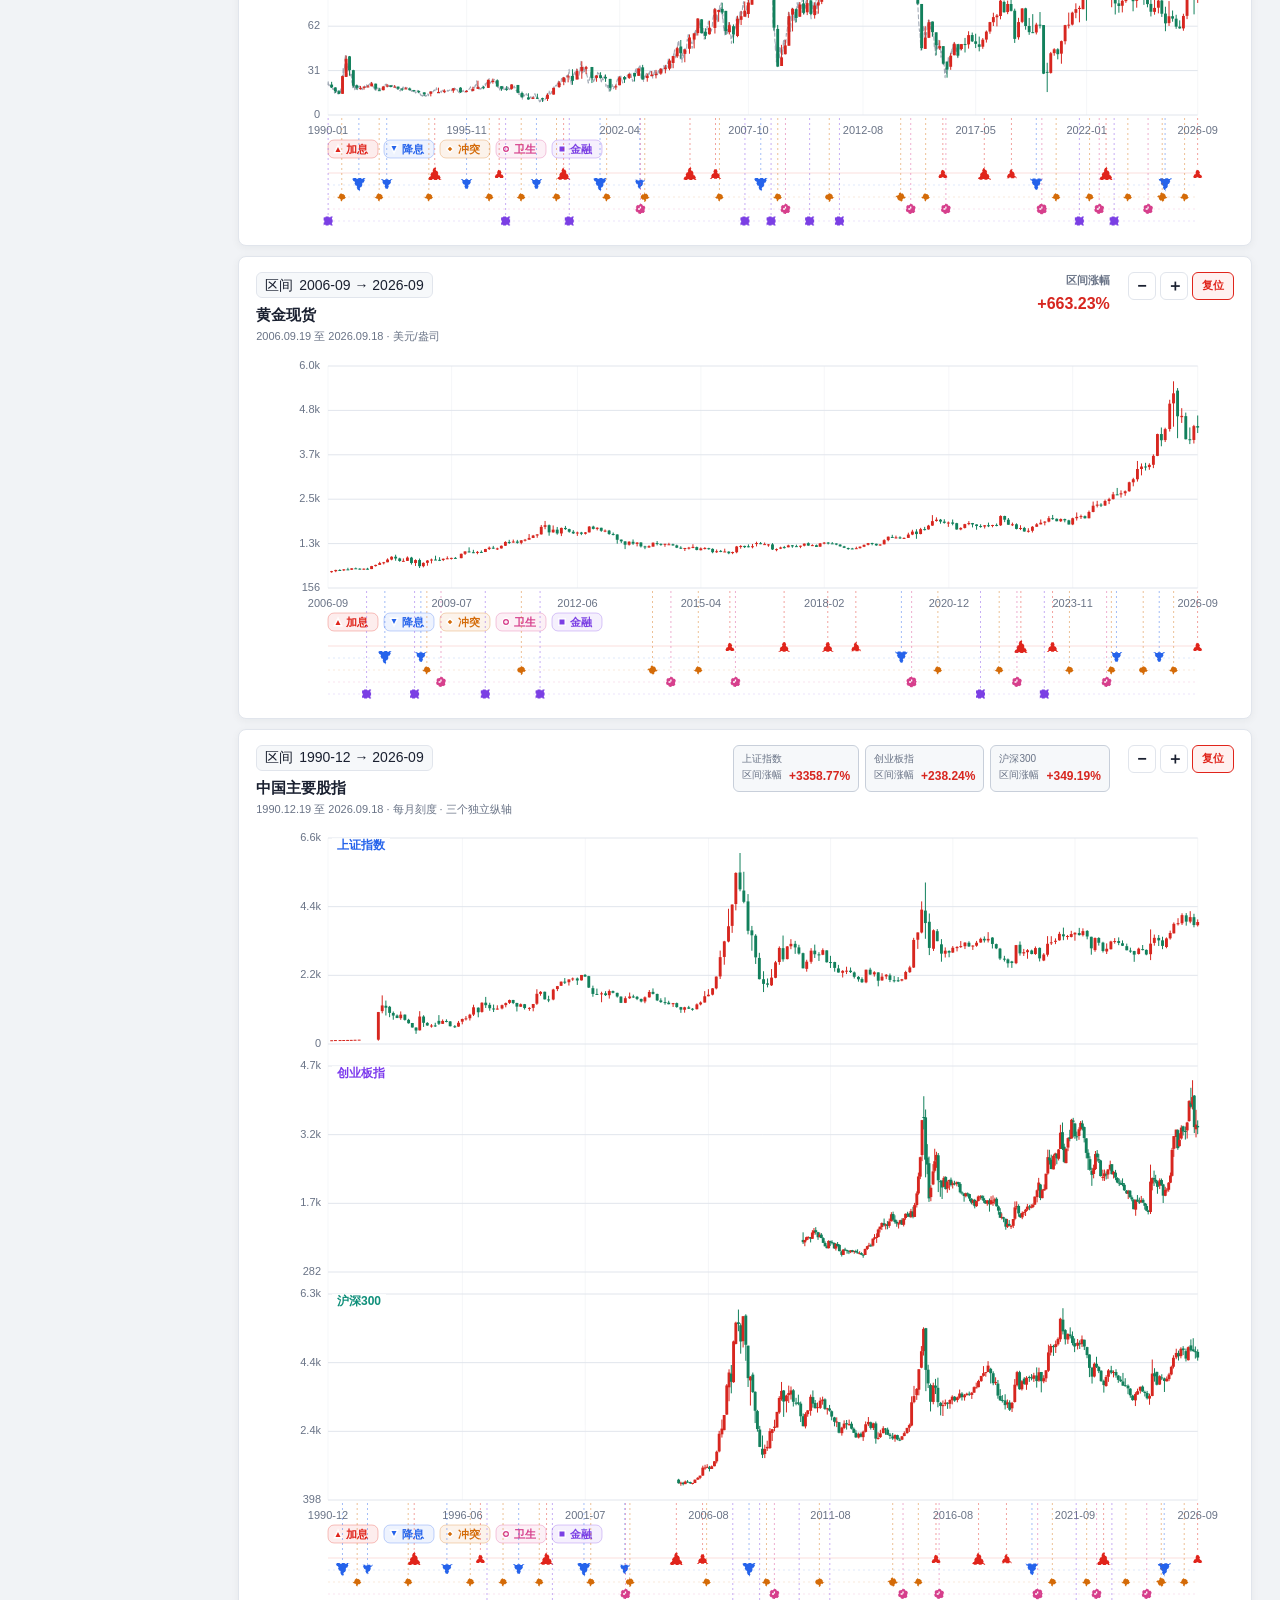
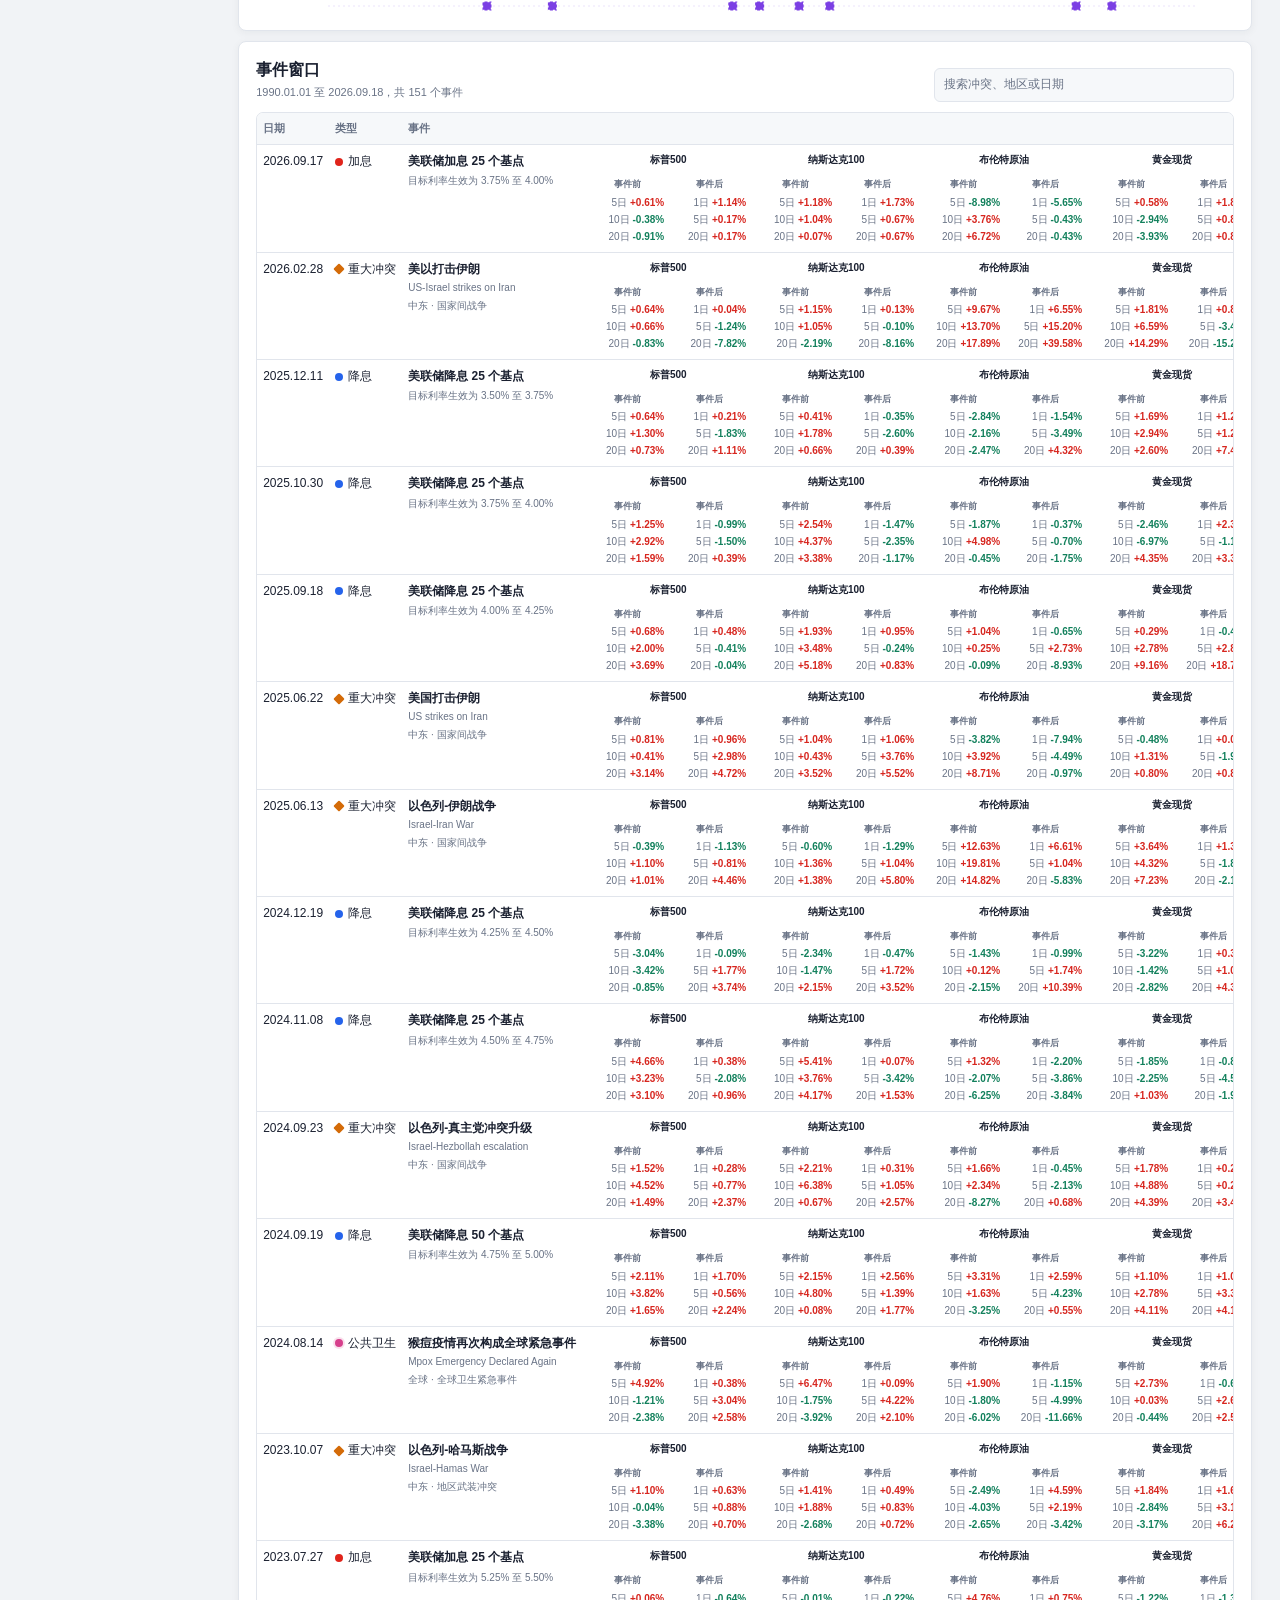
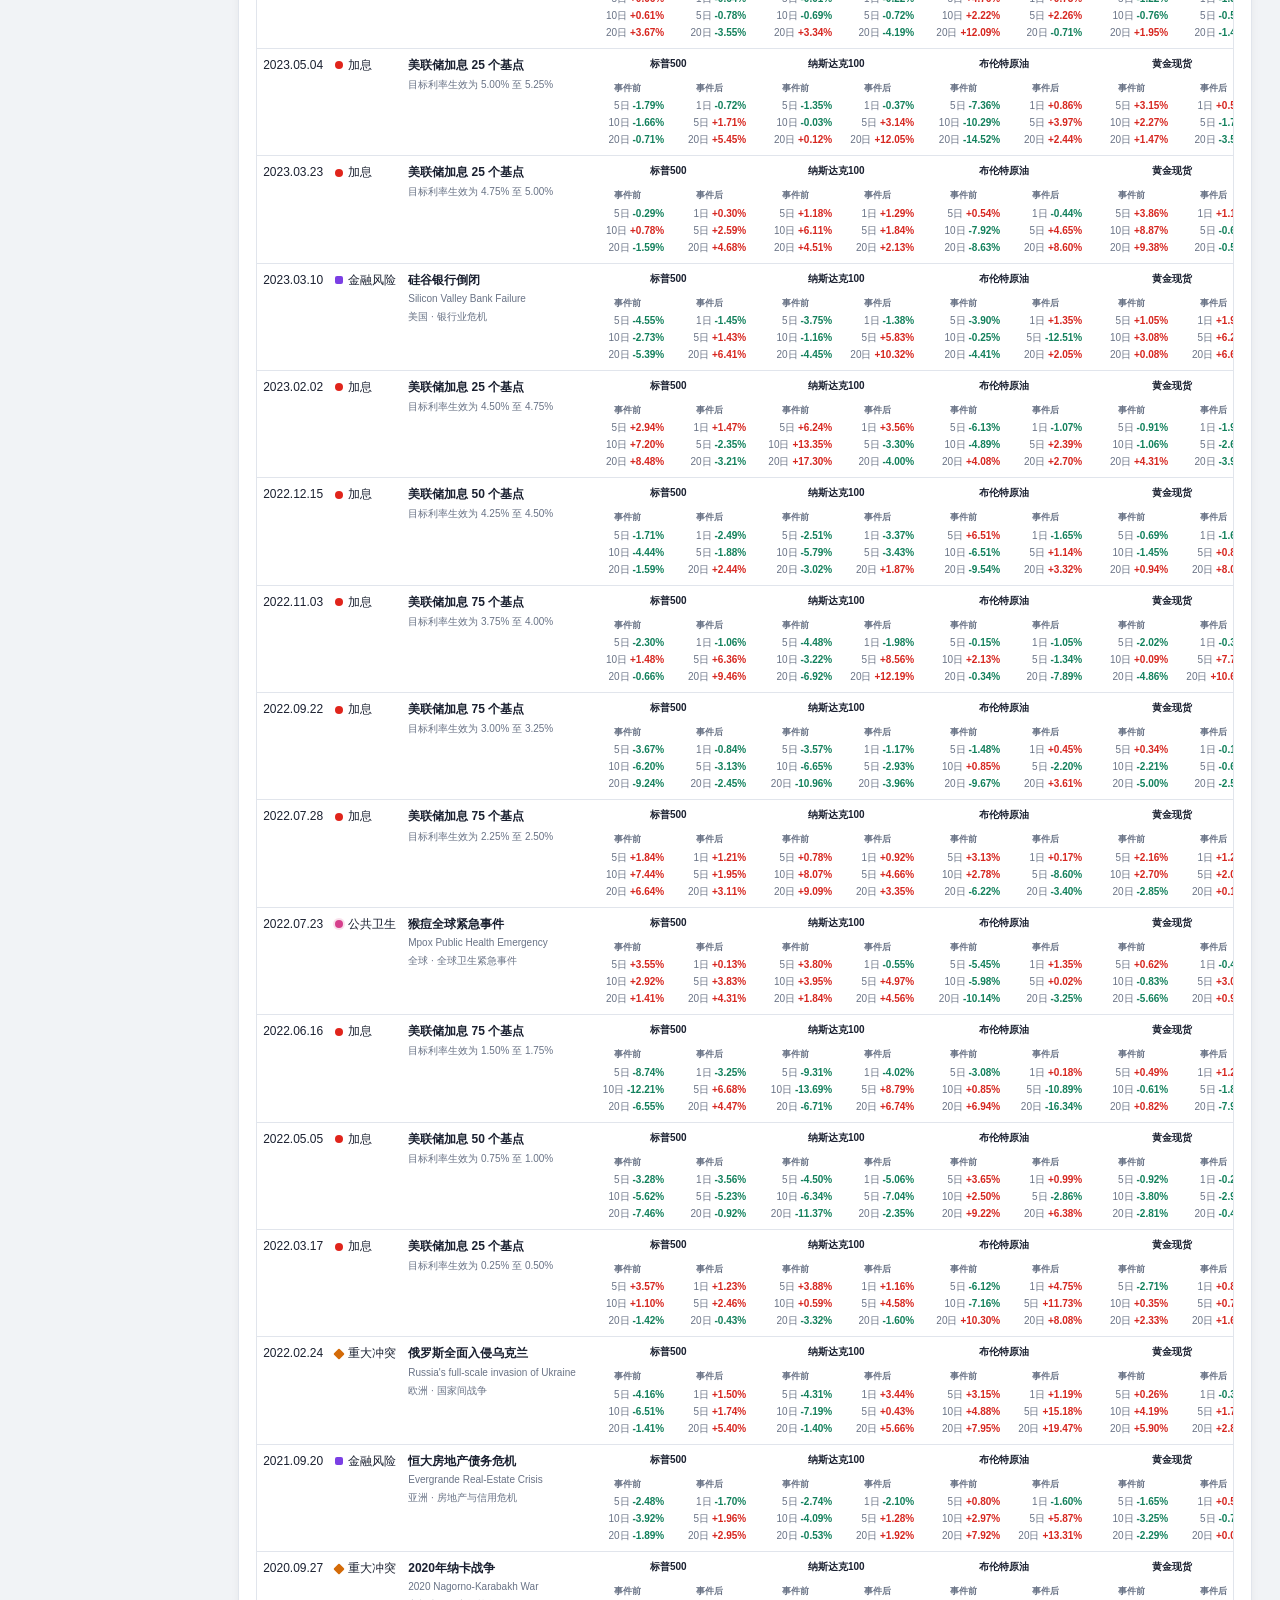
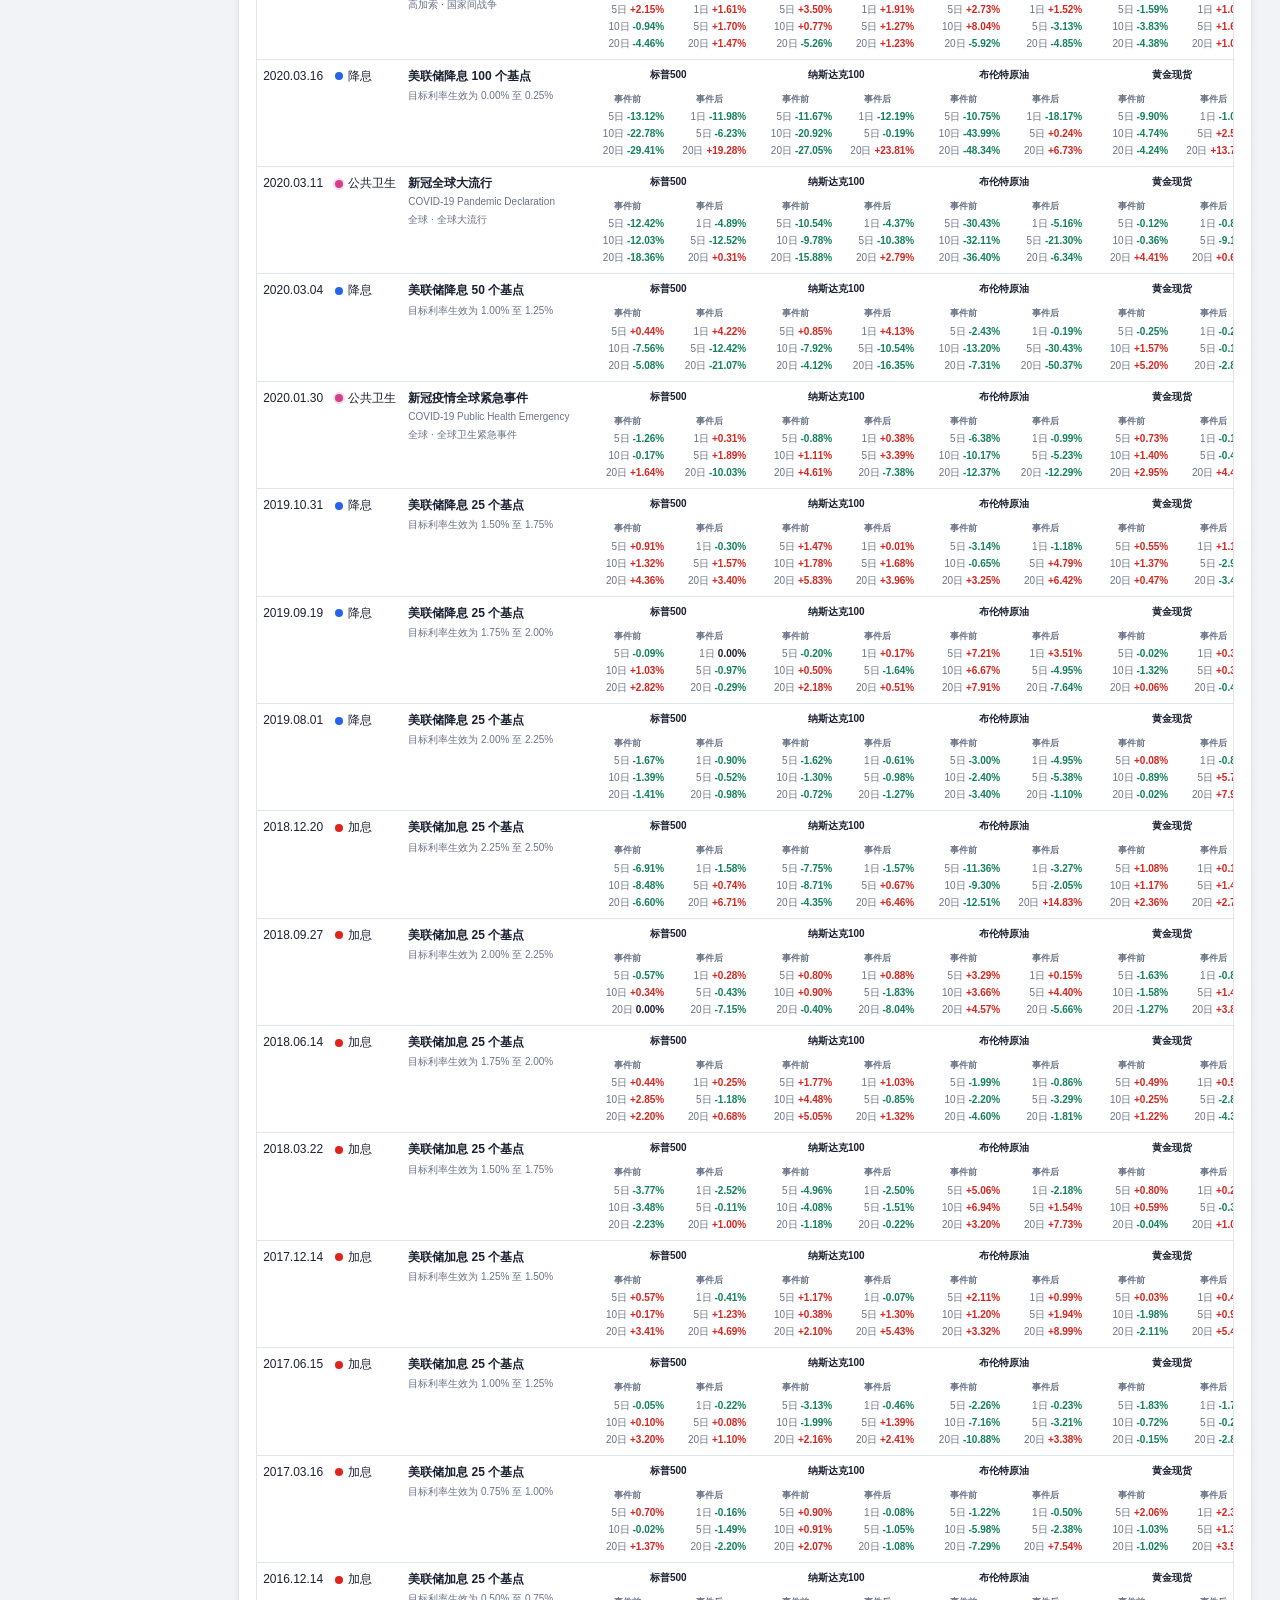
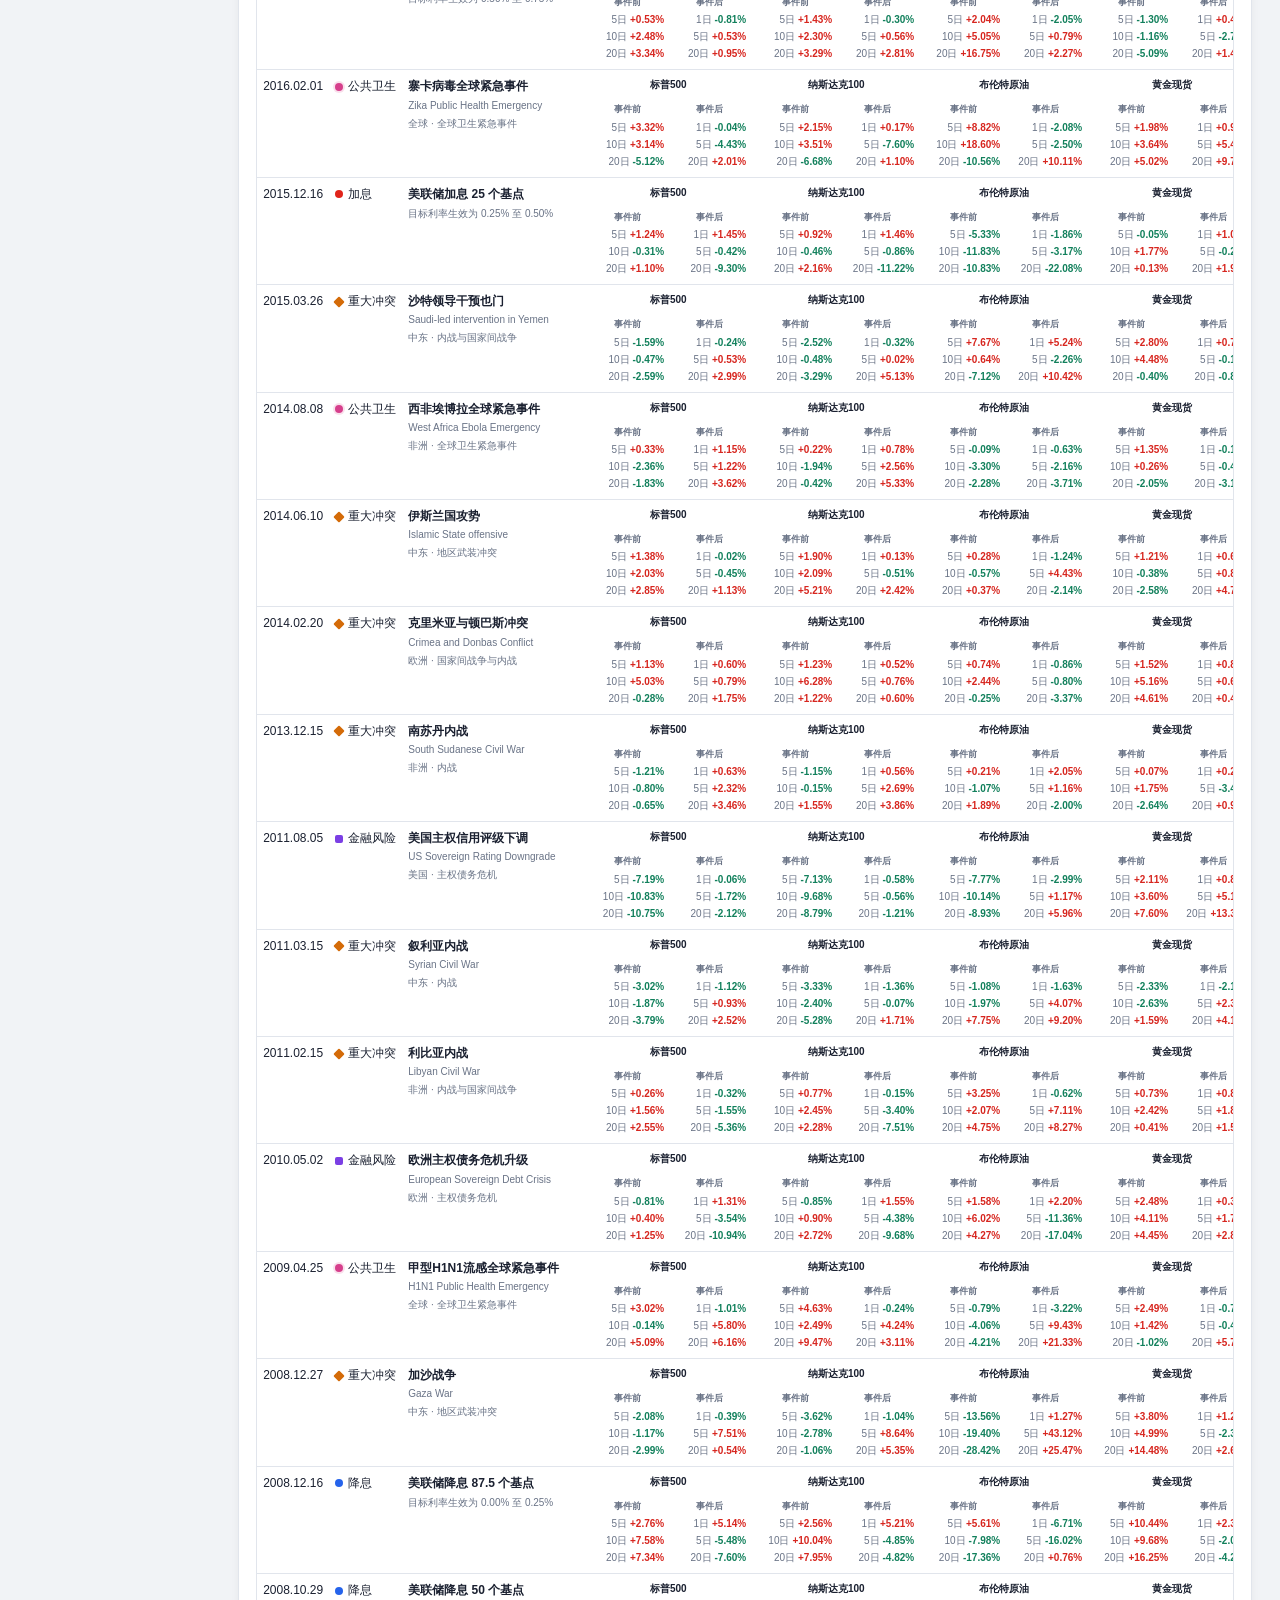
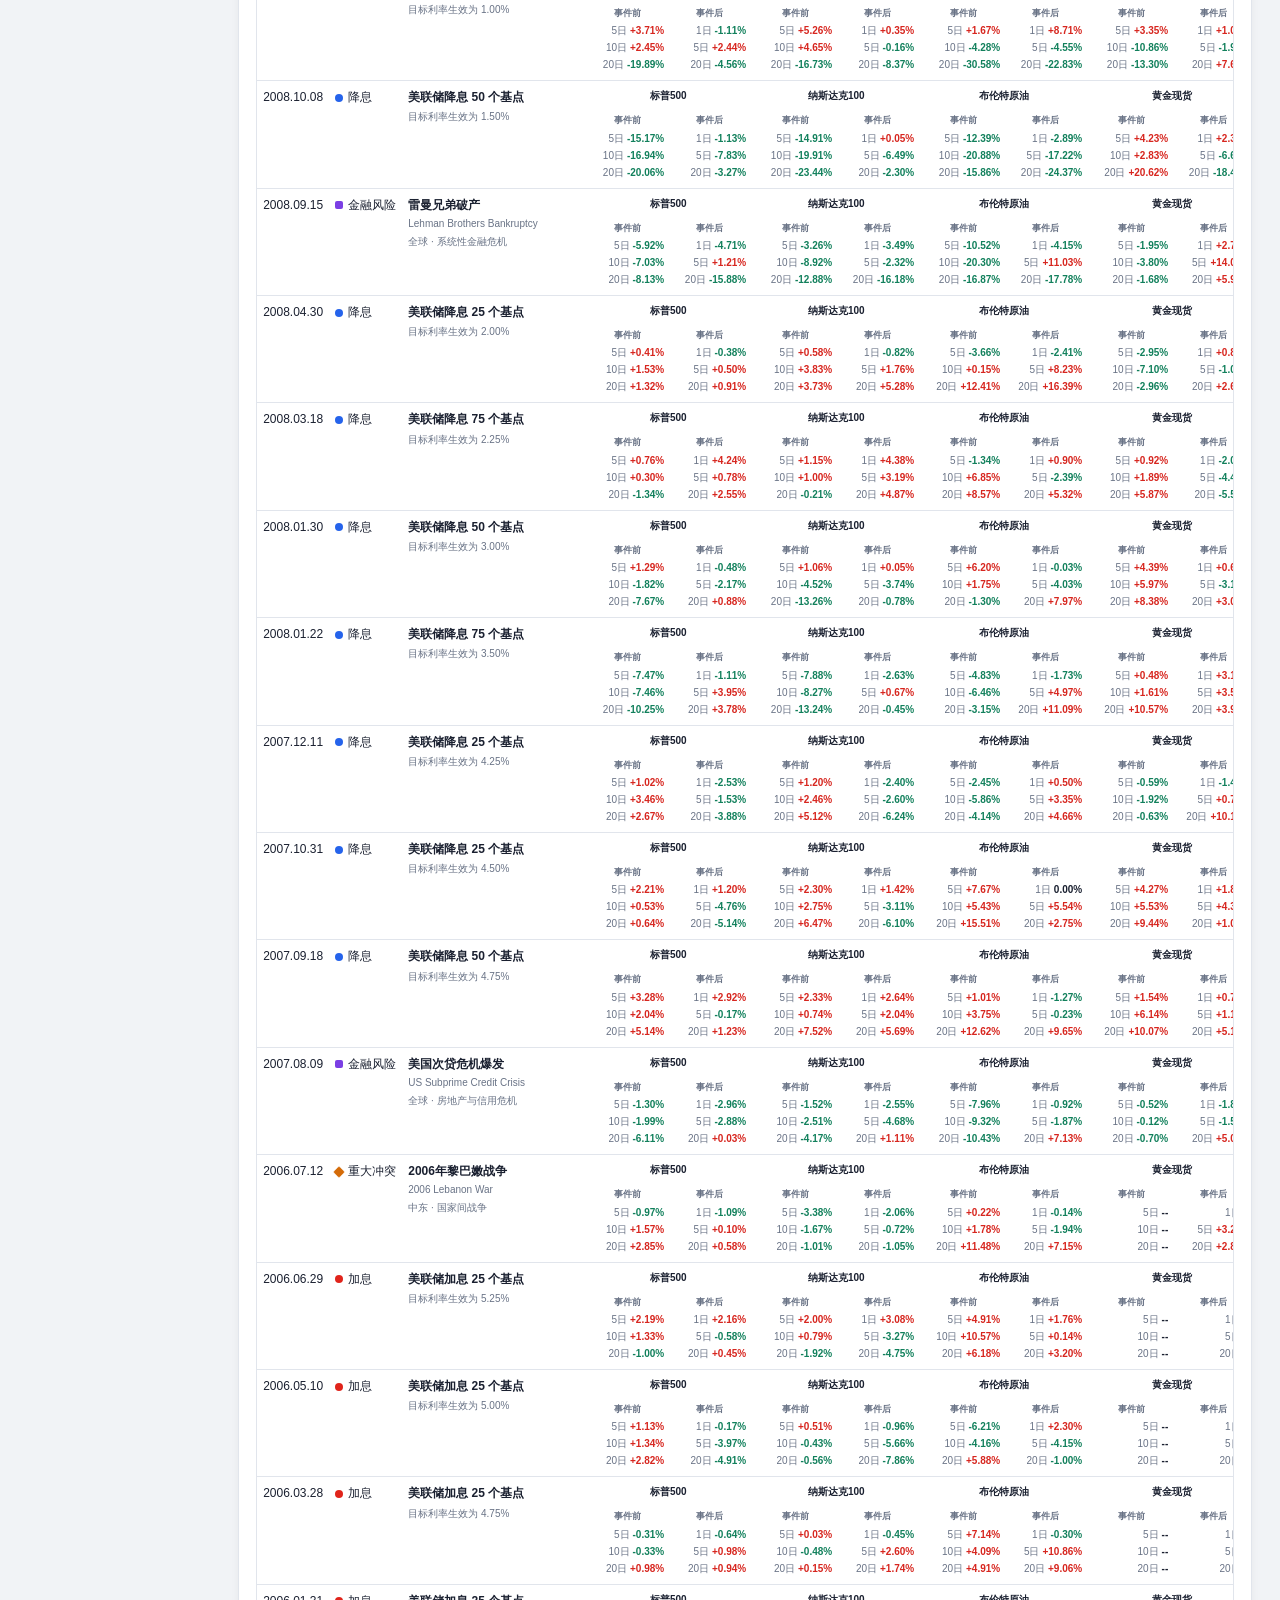
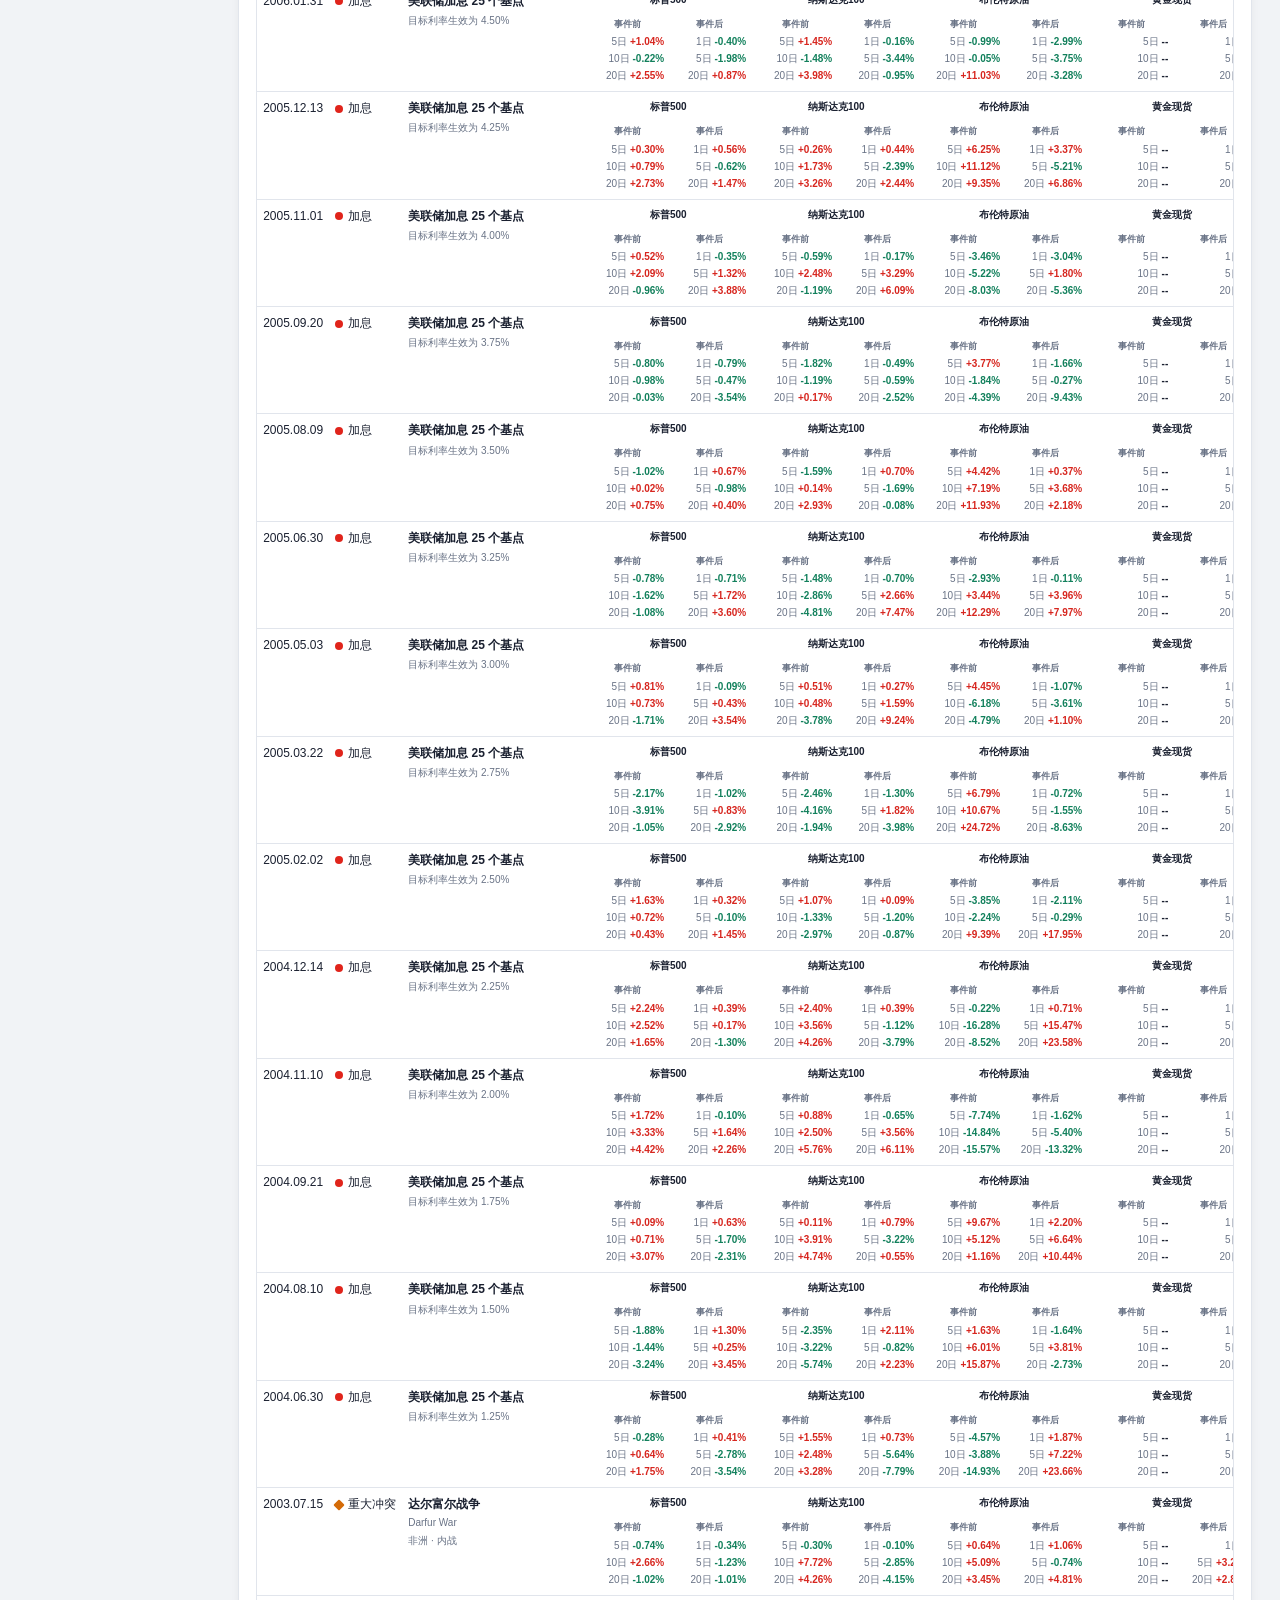
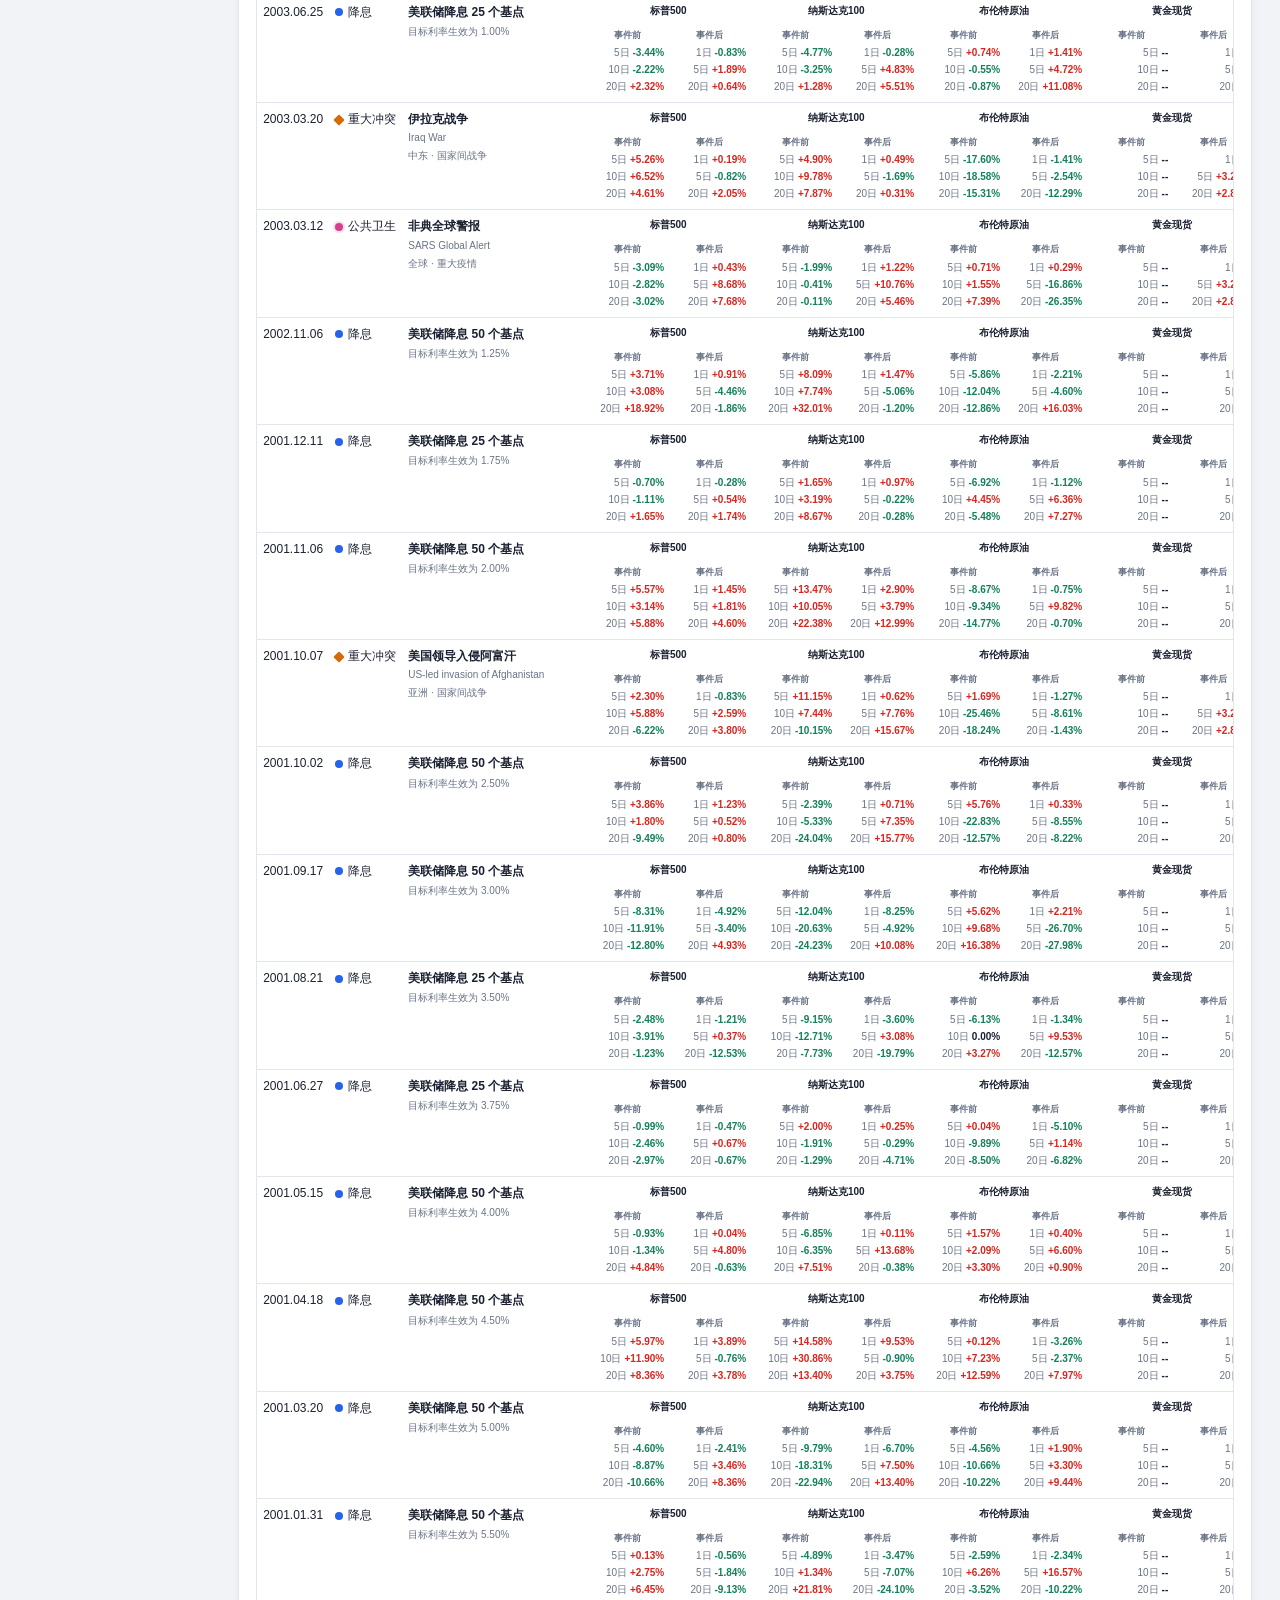
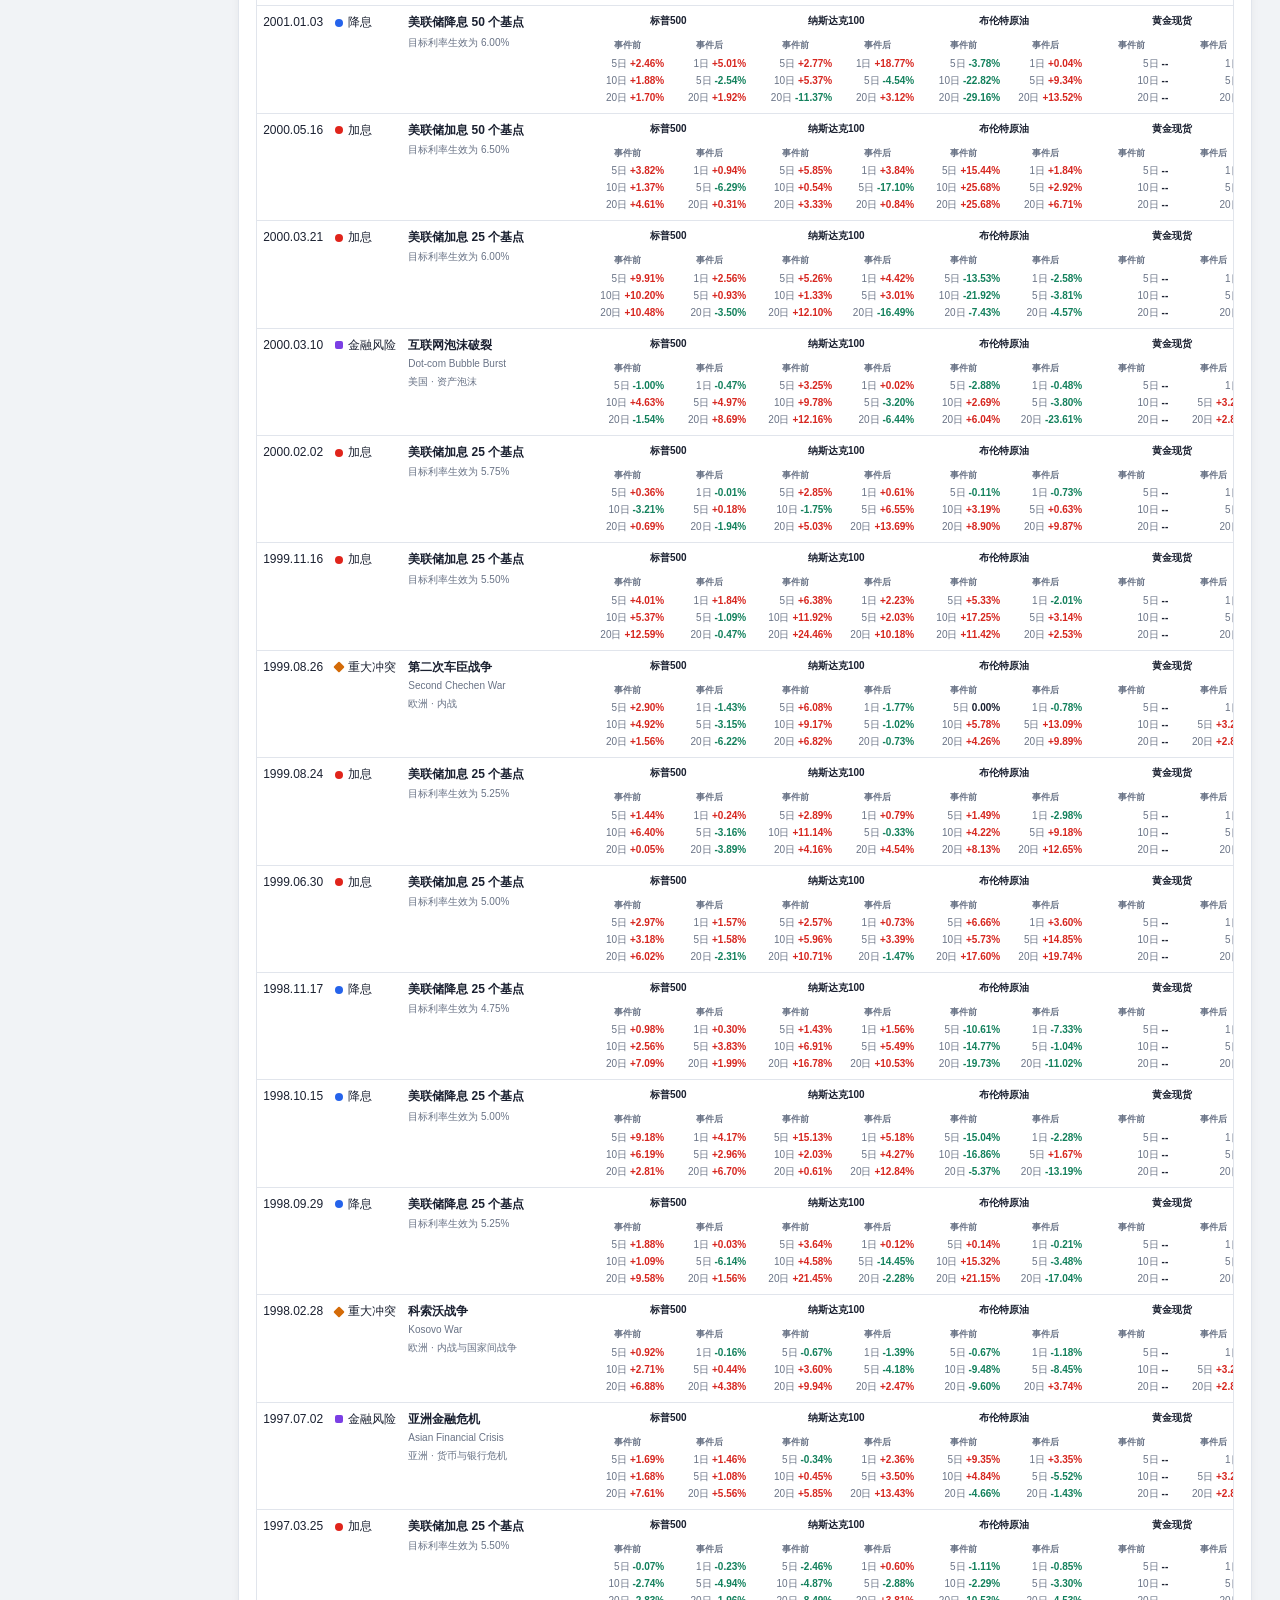
==== commit 89869344: "Apply market pulse logo" ====
--- a/public/index.html
+++ b/public/index.html
@@ -11,13 +11,19 @@
       content="环球风险图谱：全球市场、利率、冲突、资源、公共卫生与系统性风险全景。"
     >
     <title>环球风险图谱 | Global Risk Atlas</title>
+    <link rel="icon" href="./assets/logo-mark.svg" type="image/svg+xml">
     <link rel="stylesheet" href="./styles.css">
   </head>
   <body>
     <div class="app-shell">
       <aside class="sidebar">
         <a class="brand" href="#overview" aria-label="返回总览">
-          <span class="brand-mark" aria-hidden="true">M</span>
+          <img
+            class="brand-mark"
+            src="./assets/logo-mark.svg"
+            alt=""
+            aria-hidden="true"
+          >
           <span>
             <strong>环球风险图谱</strong>
             <small>GLOBAL RISK ATLAS</small>
--- a/public/styles.css
+++ b/public/styles.css
@@ -18,9 +18,9 @@
   --chinext: #7c3aed;
   --csi300: #0f8f7a;
   --hike: #e0241b;
-  --cut: #12805c;
+  --cut: #2563eb;
   --conflict: #d46b08;
-  --health: #008c95;
+  --health: #d63f8c;
   --financial: #7b3fe4;
   --positive: #d7261f;
   --negative: #12805c;
@@ -51,9 +51,9 @@
     --chinext: #c29bff;
     --csi300: #54c9af;
     --hike: #ff625b;
-    --cut: #4fc39a;
+    --cut: #72a7ff;
     --conflict: #f0a04b;
-    --health: #55c7ce;
+    --health: #f27bb1;
     --financial: #b69aff;
     --positive: #ff625b;
     --negative: #4fc39a;
@@ -134,16 +134,11 @@
 }
 
 .brand-mark {
-  display: grid;
-  width: 34px;
-  height: 34px;
+  display: block;
+  width: 38px;
+  height: 38px;
   flex: 0 0 auto;
-  place-items: center;
-  border-radius: 8px;
-  background: var(--accent);
-  color: #fff;
-  font-size: 17px;
-  font-weight: 700;
+  object-fit: contain;
 }
 
 .brand strong,
@@ -960,12 +955,12 @@
 .canvas-wrap {
   position: relative;
   width: 100%;
-  height: 330px;
+  height: 360px;
   margin-top: 2px;
 }
 
 .chart-panel[data-market="nasdaq100"] .canvas-wrap {
-  height: 330px;
+  height: 360px;
 }
 
 .chart-panel[data-market="china"] {
@@ -973,7 +968,7 @@
 }
 
 .chart-panel[data-market="china"] .canvas-wrap {
-  height: 760px;
+  height: 800px;
 }
 
 .chart-note {
@@ -1415,8 +1410,8 @@
   }
 
   .brand-mark {
-    width: 30px;
-    height: 30px;
+    width: 38px;
+    height: 38px;
   }
 
   .side-nav {
@@ -1601,11 +1596,11 @@
 
   .canvas-wrap,
   .chart-panel[data-market="nasdaq100"] .canvas-wrap {
-    height: 300px;
+    height: 340px;
   }
 
   .chart-panel[data-market="china"] .canvas-wrap {
-    height: 720px;
+    height: 780px;
   }
 
   .china-heading-metrics {
